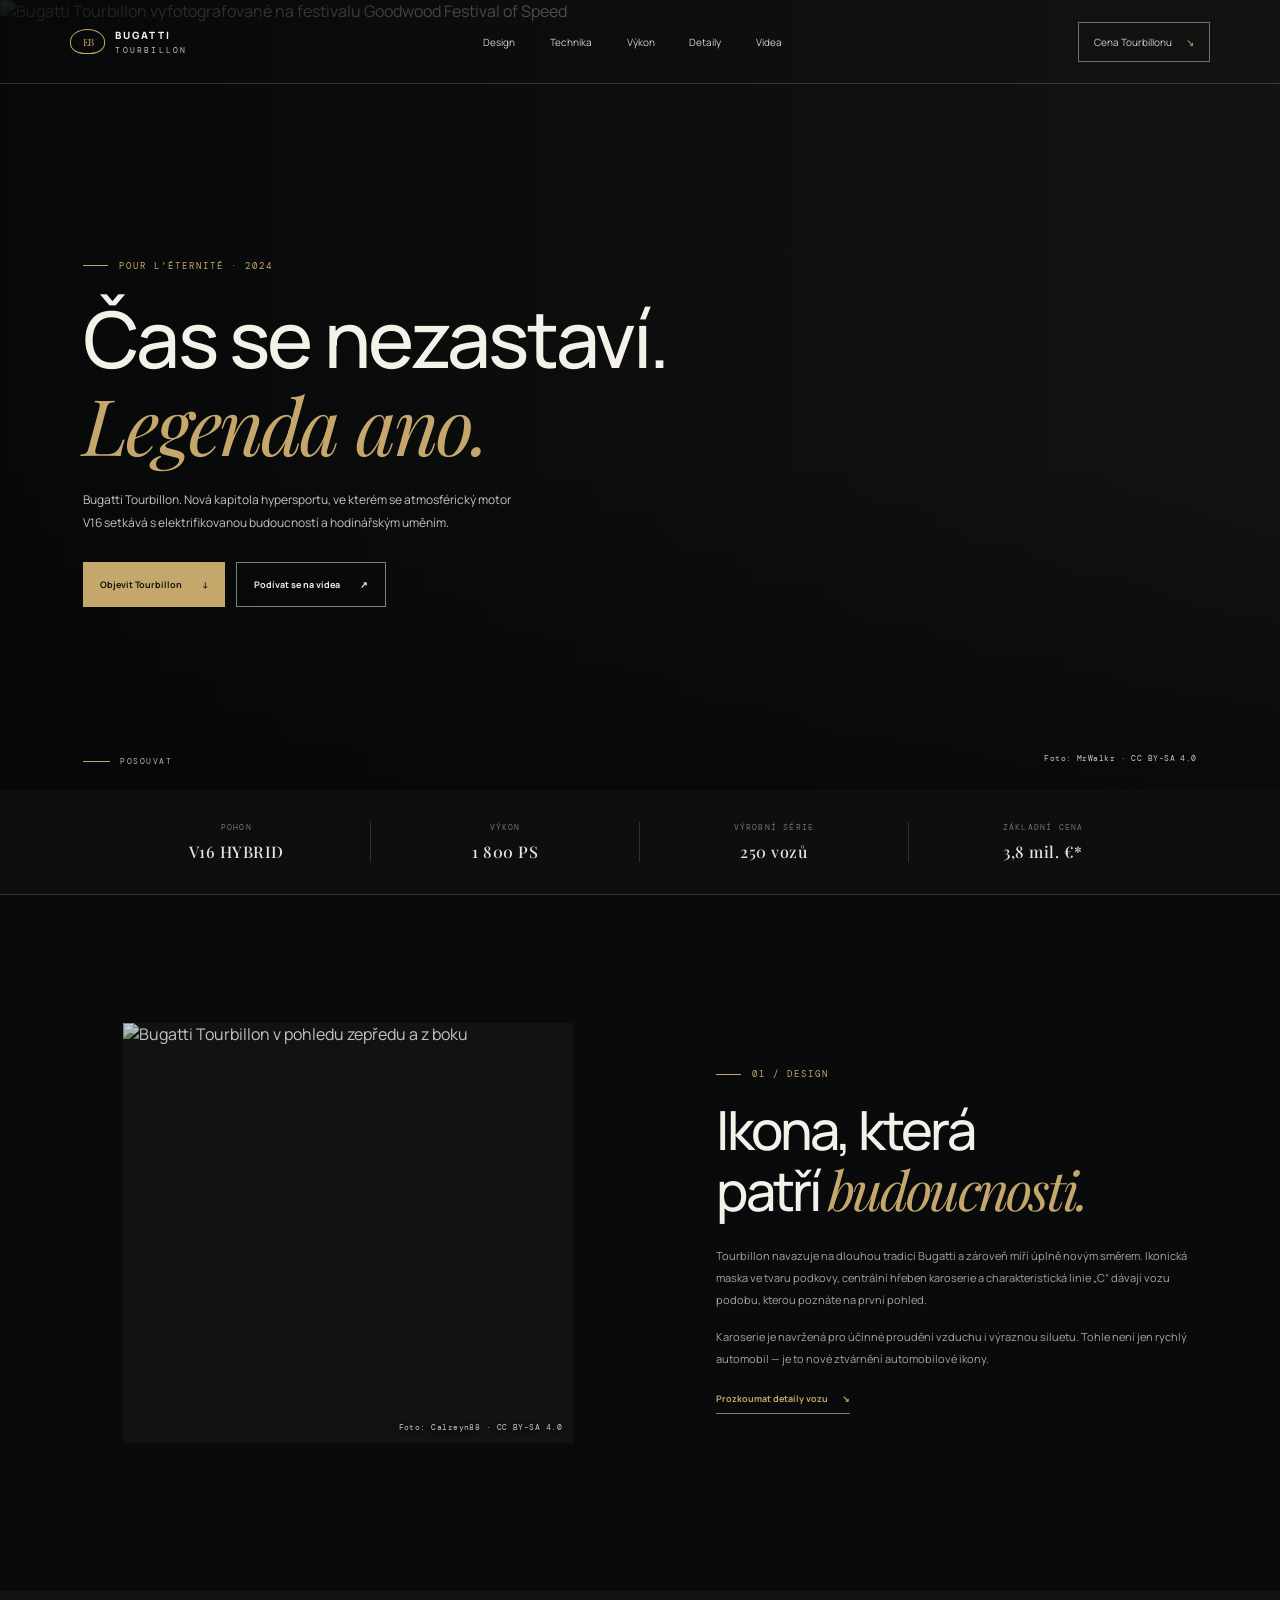
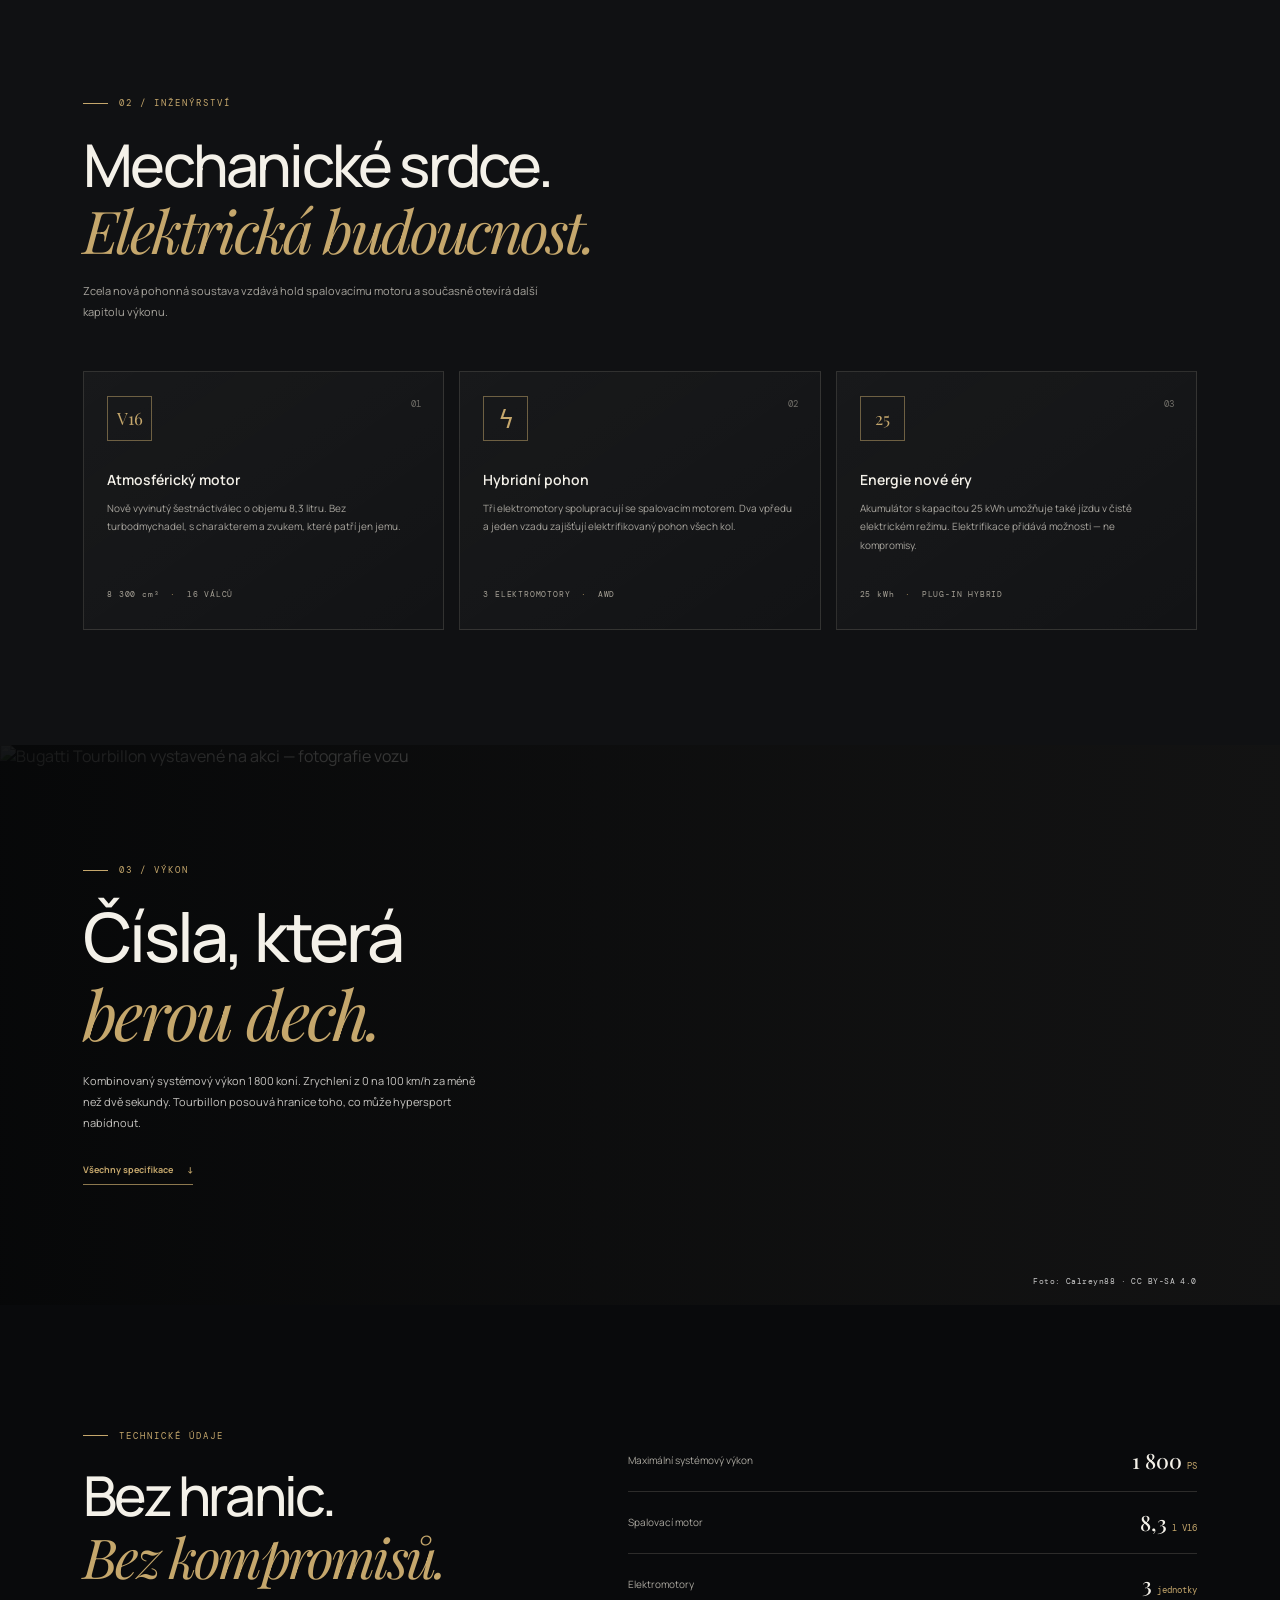
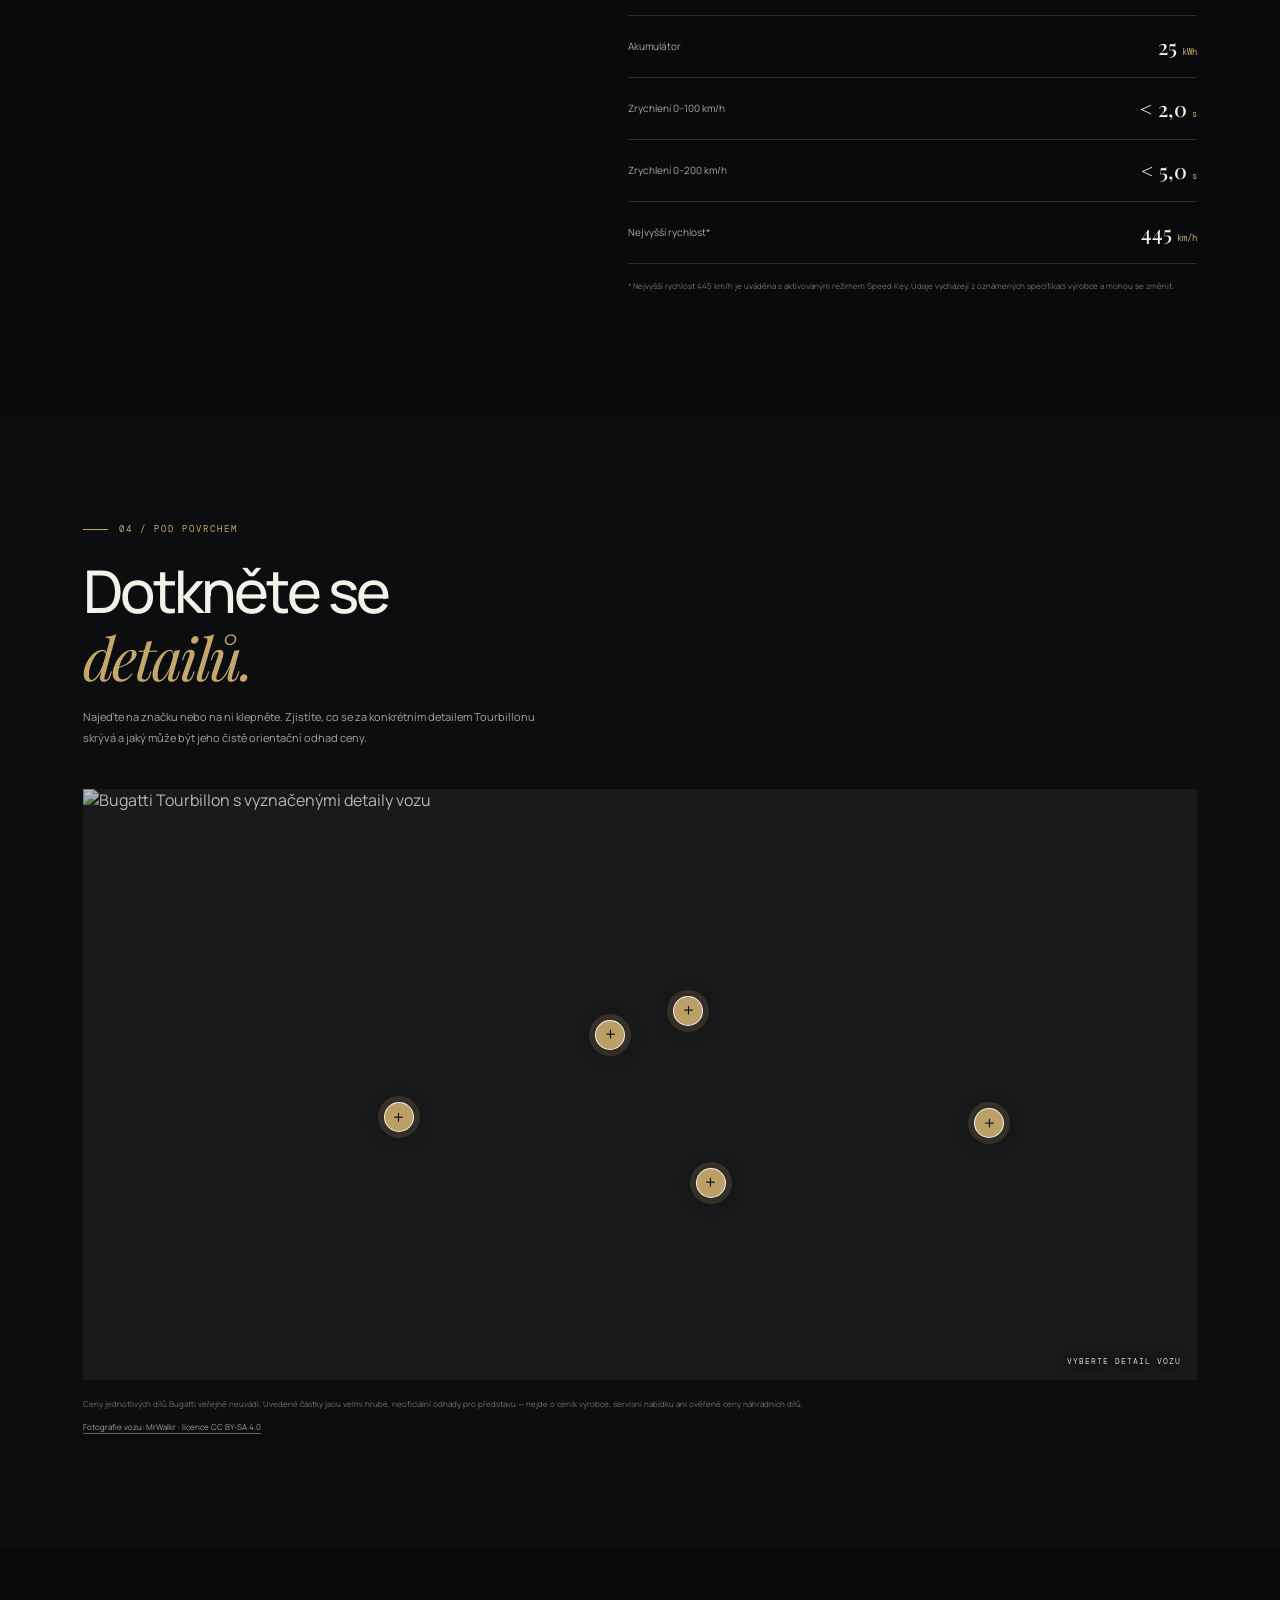
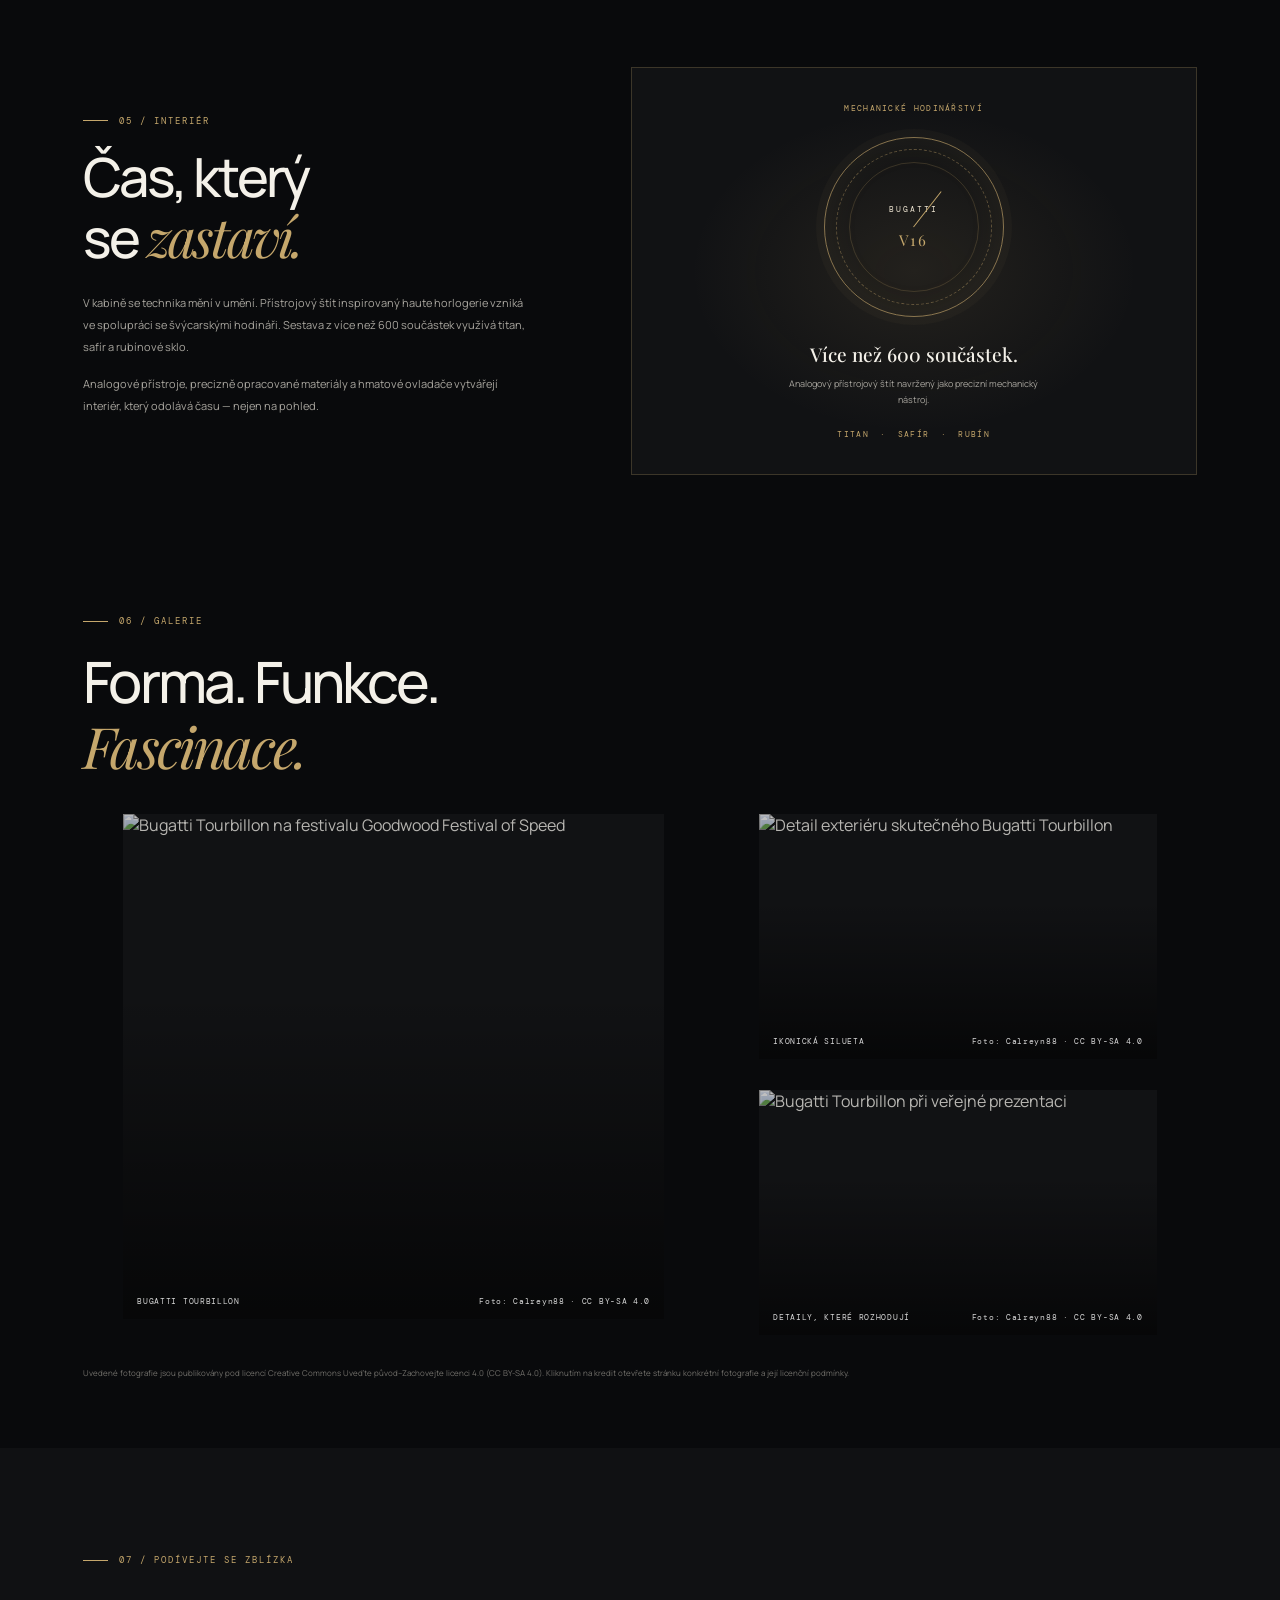
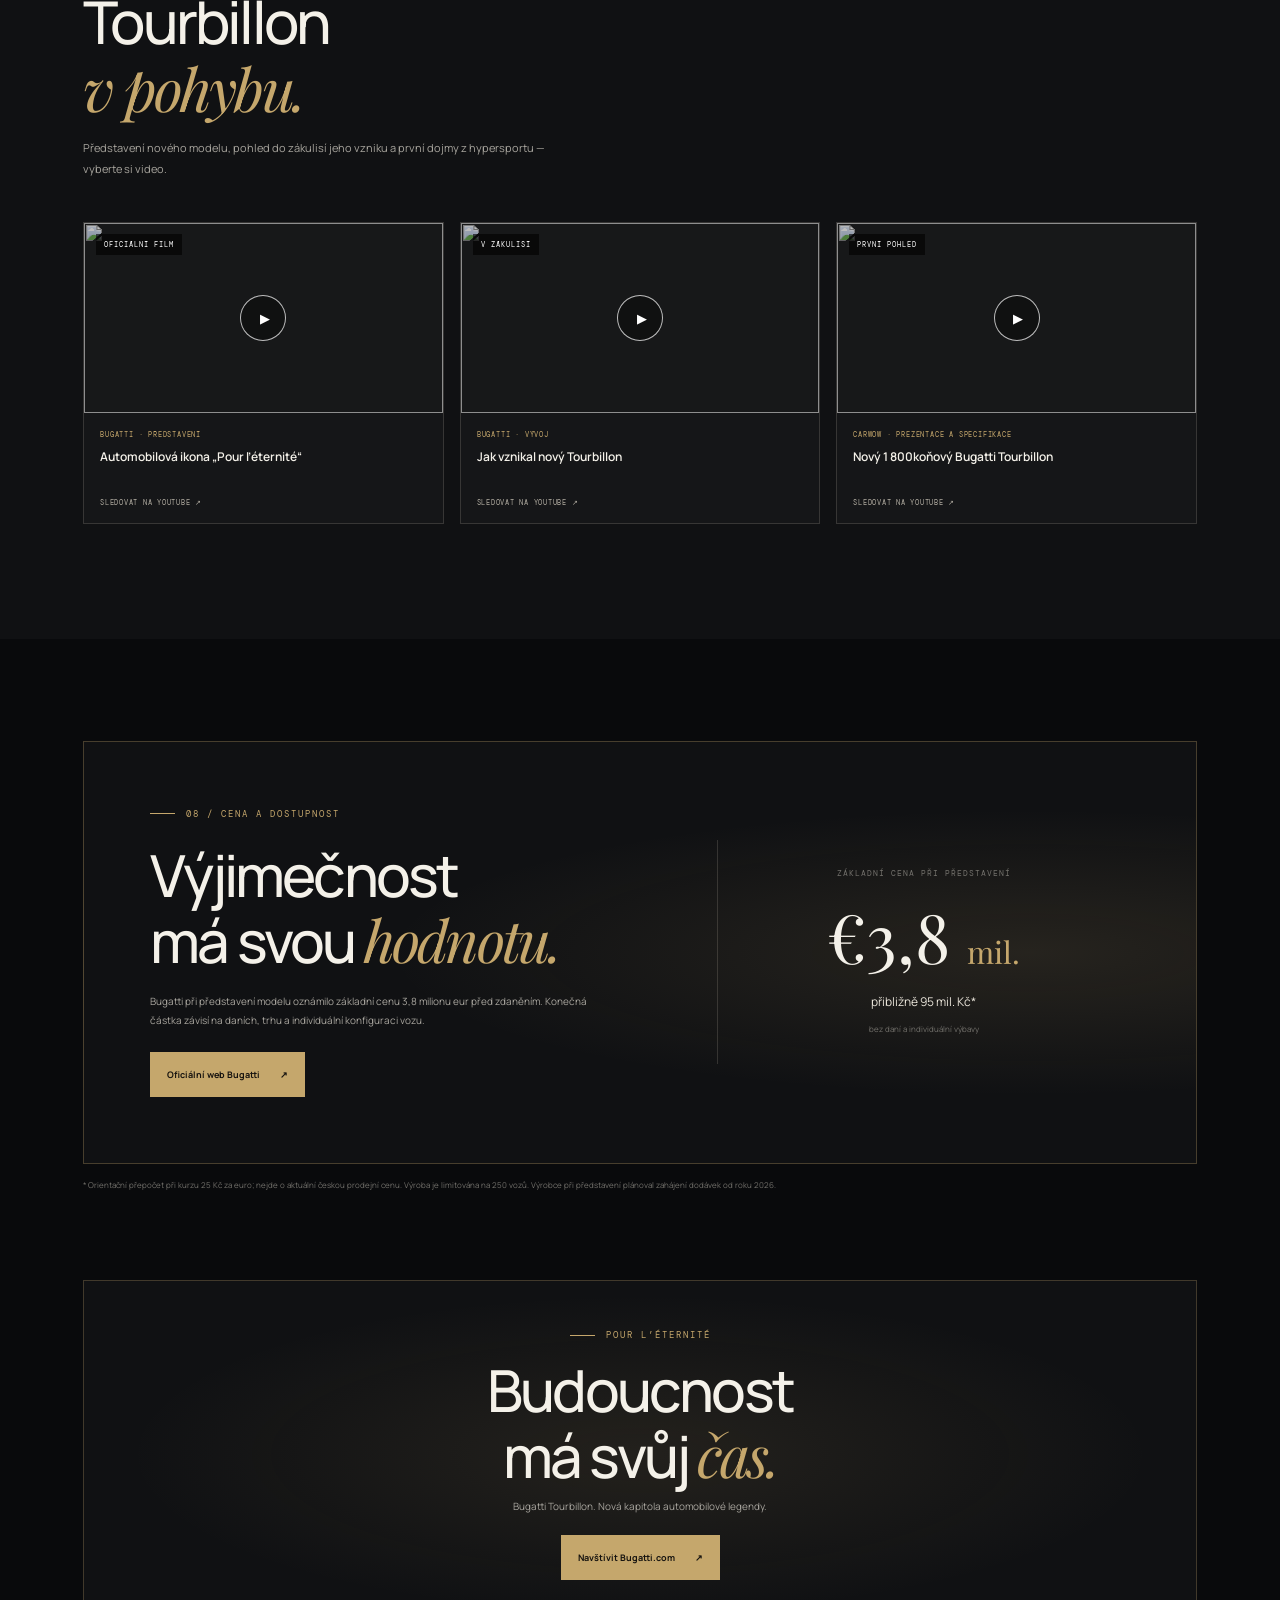
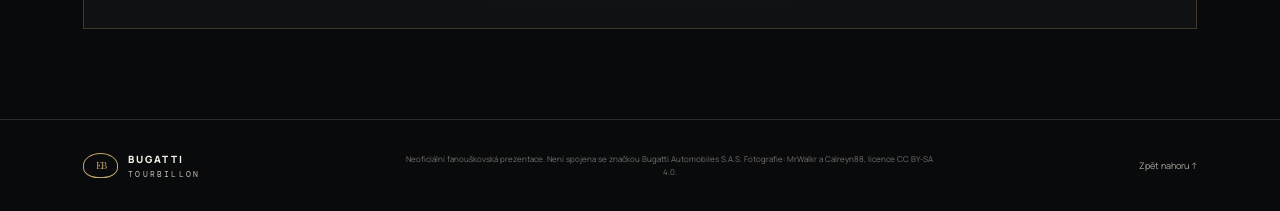
==== index.html @ 9fcb3943 "Add files via upload" ====
<!DOCTYPE html>
<html lang="cs">
<head>
  <meta charset="UTF-8">
  <meta name="viewport" content="width=device-width, initial-scale=1.0">
  <meta name="theme-color" content="#090a0c">
  <meta name="description" content="Objevte Bugatti Tourbillon: nový hybridní hypersport s atmosférickým motorem V16, výkonem 1 800 koní a cenou od 3,8 milionu eur.">
  <title>Bugatti Tourbillon — Mistrovské dílo v pohybu</title>
  <link rel="preconnect" href="https://fonts.googleapis.com">
  <link rel="preconnect" href="https://fonts.gstatic.com" crossorigin>
  <link href="https://fonts.googleapis.com/css2?family=DM+Mono:wght@400;500&family=Manrope:wght@400;500;600;700;800&family=Playfair+Display:wght@400;500&display=swap" rel="stylesheet">
  <link rel="stylesheet" href="style.css">
</head>
<body>
  <header class="site-header">
    <a class="brand" href="#domu" aria-label="Bugatti Tourbillon — úvod">
      <span class="brand-wings" aria-hidden="true">EB</span>
      <span class="brand-name">BUGATTI <span>TOURBILLON</span></span>
    </a>
    <nav class="main-nav" aria-label="Hlavní navigace">
      <a href="#design">Design</a>
      <a href="#technika">Technika</a>
      <a href="#vykon">Výkon</a>
      <a href="#detaily">Detaily</a>
      <a href="#videa">Videa</a>
    </nav>
    <a class="header-cta" href="#cena">Cena Tourbillonu <span aria-hidden="true">↘</span></a>
  </header>

  <main>
    <section class="hero" id="domu">
      <img class="hero-image" src="https://thumb.wikimedia.org/wikipedia/commons/thumb/5/51/Bugatti_Tourbillon.jpg/1920px-Bugatti_Tourbillon.jpg" alt="Bugatti Tourbillon vyfotografované na festivalu Goodwood Festival of Speed">
      <div class="hero-overlay"></div>
      <div class="hero-content">
        <p class="eyebrow"><span></span> POUR L’ÉTERNITÉ · 2024</p>
        <h1>Čas se nezastaví.<br><em>Legenda ano.</em></h1>
        <p class="hero-copy">Bugatti Tourbillon. Nová kapitola hypersportu, ve kterém se atmosférický motor V16 setkává s elektrifikovanou budoucností a hodinářským uměním.</p>
        <div class="hero-actions">
          <a class="button button-light" href="#design">Objevit Tourbillon <span aria-hidden="true">↓</span></a>
          <a class="button button-outline" href="#videa">Podívat se na videa <span aria-hidden="true">↗</span></a>
        </div>
      </div>
      <a class="hero-credit" href="https://commons.wikimedia.org/wiki/File:Bugatti_Tourbillon.jpg" target="_blank" rel="noopener noreferrer">Foto: MrWalkr · CC BY-SA 4.0</a>
      <a class="scroll-cue" href="#design" aria-label="Posunout na sekci Design"><span></span> POSOUVAT</a>
    </section>

    <div class="intro-bar" aria-label="Základní údaje o voze">
      <div><span class="intro-label">POHON</span><strong>V16 HYBRID</strong></div>
      <div><span class="intro-label">VÝKON</span><strong>1 800 PS</strong></div>
      <div><span class="intro-label">VÝROBNÍ SÉRIE</span><strong>250 vozů</strong></div>
      <div><span class="intro-label">ZÁKLADNÍ CENA</span><strong>3,8 mil. €*</strong></div>
    </div>

    <section class="story section-wrap" id="design">
      <figure class="story-image">
        <img src="https://thumb.wikimedia.org/wikipedia/commons/thumb/7/71/2024_Bugatti_Tourbillon_14.jpg/1280px-2024_Bugatti_Tourbillon_14.jpg" alt="Bugatti Tourbillon v pohledu zepředu a z boku" loading="lazy">
        <figcaption class="image-credit"><a href="https://commons.wikimedia.org/wiki/File:2024_Bugatti_Tourbillon_14.jpg" target="_blank" rel="noopener noreferrer">Foto: Calreyn88 · CC BY-SA 4.0</a></figcaption>
      </figure>
      <div class="story-copy">
        <p class="eyebrow"><span></span> 01 / DESIGN</p>
        <h2>Ikona, která<br>patří <em>budoucnosti.</em></h2>
        <p>Tourbillon navazuje na dlouhou tradici Bugatti a zároveň míří úplně novým směrem. Ikonická maska ve tvaru podkovy, centrální hřeben karoserie a charakteristická linie „C“ dávají vozu podobu, kterou poznáte na první pohled.</p>
        <p>Karoserie je navržená pro účinné proudění vzduchu i výraznou siluetu. Tohle není jen rychlý automobil — je to nové ztvárnění automobilové ikony.</p>
        <a class="text-link" href="#detaily">Prozkoumat detaily vozu <span aria-hidden="true">↘</span></a>
      </div>
    </section>

    <section class="engineering" id="technika">
      <div class="section-wrap">
        <div class="section-heading">
          <p class="eyebrow"><span></span> 02 / INŽENÝRSTVÍ</p>
          <h2>Mechanické srdce.<br><em>Elektrická budoucnost.</em></h2>
          <p class="section-intro">Zcela nová pohonná soustava vzdává hold spalovacímu motoru a současně otevírá další kapitolu výkonu.</p>
        </div>
        <div class="engineering-grid">
          <article class="engineering-card">
            <span class="card-number">01</span>
            <span class="card-icon" aria-hidden="true">V16</span>
            <h3>Atmosférický motor</h3>
            <p>Nově vyvinutý šestnáctiválec o objemu 8,3 litru. Bez turbodmychadel, s charakterem a zvukem, které patří jen jemu.</p>
            <span class="card-spec">8 300 cm³ <i>·</i> 16 VÁLCŮ</span>
          </article>
          <article class="engineering-card">
            <span class="card-number">02</span>
            <span class="card-icon electric-icon" aria-hidden="true">ϟ</span>
            <h3>Hybridní pohon</h3>
            <p>Tři elektromotory spolupracují se spalovacím motorem. Dva vpředu a jeden vzadu zajišťují elektrifikovaný pohon všech kol.</p>
            <span class="card-spec">3 ELEKTROMOTORY <i>·</i> AWD</span>
          </article>
          <article class="engineering-card">
            <span class="card-number">03</span>
            <span class="card-icon" aria-hidden="true">25</span>
            <h3>Energie nové éry</h3>
            <p>Akumulátor s kapacitou 25 kWh umožňuje také jízdu v čistě elektrickém režimu. Elektrifikace přidává možnosti — ne kompromisy.</p>
            <span class="card-spec">25 kWh <i>·</i> PLUG-IN HYBRID</span>
          </article>
        </div>
      </div>
    </section>

    <section class="performance" id="vykon">
      <img src="https://thumb.wikimedia.org/wikipedia/commons/thumb/9/91/2024_Bugatti_Tourbillon_10.jpg/1920px-2024_Bugatti_Tourbillon_10.jpg" alt="Bugatti Tourbillon vystavené na akci — fotografie vozu" loading="lazy">
      <div class="performance-shade"></div>
      <div class="performance-content section-wrap">
        <p class="eyebrow"><span></span> 03 / VÝKON</p>
        <h2>Čísla, která<br><em>berou dech.</em></h2>
        <p>Kombinovaný systémový výkon 1 800 koní. Zrychlení z 0 na 100 km/h za méně než dvě sekundy. Tourbillon posouvá hranice toho, co může hypersport nabídnout.</p>
        <a class="text-link" href="#specifikace">Všechny specifikace <span aria-hidden="true">↓</span></a>
      </div>
      <a class="image-credit performance-credit" href="https://commons.wikimedia.org/wiki/File:2024_Bugatti_Tourbillon_10.jpg" target="_blank" rel="noopener noreferrer">Foto: Calreyn88 · CC BY-SA 4.0</a>
    </section>

    <section class="specifications section-wrap" id="specifikace">
      <div class="section-heading specs-heading">
        <p class="eyebrow"><span></span> TECHNICKÉ ÚDAJE</p>
        <h2>Bez hranic.<br><em>Bez kompromisů.</em></h2>
      </div>
      <div class="spec-list">
        <div class="spec-row"><span>Maximální systémový výkon</span><strong>1 800 <small>PS</small></strong></div>
        <div class="spec-row"><span>Spalovací motor</span><strong>8,3 <small>l V16</small></strong></div>
        <div class="spec-row"><span>Elektromotory</span><strong>3 <small>jednotky</small></strong></div>
        <div class="spec-row"><span>Akumulátor</span><strong>25 <small>kWh</small></strong></div>
        <div class="spec-row"><span>Zrychlení 0–100 km/h</span><strong>&lt; 2,0 <small>s</small></strong></div>
        <div class="spec-row"><span>Zrychlení 0–200 km/h</span><strong>&lt; 5,0 <small>s</small></strong></div>
        <div class="spec-row"><span>Nejvyšší rychlost*</span><strong>445 <small>km/h</small></strong></div>
        <p class="spec-footnote">* Nejvyšší rychlost 445 km/h je uváděna s aktivovaným režimem Speed Key. Údaje vycházejí z oznámených specifikací výrobce a mohou se změnit.</p>
      </div>
    </section>

    <section class="hotspot-section" id="detaily">
      <div class="section-wrap">
        <div class="section-heading">
          <p class="eyebrow"><span></span> 04 / POD POVRCHEM</p>
          <h2>Dotkněte se<br><em>detailů.</em></h2>
          <p class="section-intro">Najeďte na značku nebo na ni klepněte. Zjistíte, co se za konkrétním detailem Tourbillonu skrývá a jaký může být jeho čistě orientační odhad ceny.</p>
        </div>
        <div class="hotspot-photo">
          <img src="https://thumb.wikimedia.org/wikipedia/commons/thumb/5/51/Bugatti_Tourbillon.jpg/1920px-Bugatti_Tourbillon.jpg" alt="Bugatti Tourbillon s vyznačenými detaily vozu" loading="lazy">
          <span class="hotspot-photo-label">VYBERTE DETAIL VOZU</span>

          <details class="hotspot hotspot-engine">
            <summary aria-label="Zobrazit informace o motoru V16"><span>+</span></summary>
            <div class="hotspot-card">
              <span class="hotspot-kicker">POHONNÁ JEDNOTKA</span>
              <h3>Atmosférický V16</h3>
              <p>Šestnáct válců, objem 8,3 litru a žádná turbodmychadla. Zcela nový motor tvoří mechanické srdce Tourbillonu.</p>
              <span class="estimate">Hrubý odhad dílu <strong>€250–500 tis.</strong></span>
            </div>
          </details>

          <details class="hotspot hotspot-hybrid">
            <summary aria-label="Zobrazit informace o hybridním pohonu"><span>+</span></summary>
            <div class="hotspot-card">
              <span class="hotspot-kicker">ELEKTRIFIKOVANÝ POHON</span>
              <h3>Tři elektromotory</h3>
              <p>Dva elektromotory pohánějí přední nápravu, třetí spolupracuje s motorem V16 na zadní. Celek nabízí pohon všech kol.</p>
              <span class="estimate">Hrubý odhad systému <strong>€100–250 tis.</strong></span>
            </div>
          </details>

          <details class="hotspot hotspot-body">
            <summary aria-label="Zobrazit informace o karbonovém šasi"><span>+</span></summary>
            <div class="hotspot-card">
              <span class="hotspot-kicker">LEHKÁ KONSTRUKCE</span>
              <h3>Karbonové šasi</h3>
              <p>Monokok z kompozitních materiálů je základem pevné a lehké konstrukce vozu. Přesné samostatné technické a cenové údaje Bugatti nezveřejňuje.</p>
              <span class="estimate">Hrubý odhad dílu <strong>€200–450 tis.</strong></span>
            </div>
          </details>

          <details class="hotspot hotspot-cockpit">
            <summary aria-label="Zobrazit informace o přístrojovém štítu"><span>+</span></summary>
            <div class="hotspot-card">
              <span class="hotspot-kicker">HAUTE HORLOGERIE</span>
              <h3>Mechanický přístrojový štít</h3>
              <p>Analogová sestava inspirovaná vysokým hodinářstvím má více než 600 součástek. Při startu zůstává displej schovaný.</p>
              <span class="estimate">Hrubý odhad sestavy <strong>€50–150 tis.</strong></span>
            </div>
          </details>

          <details class="hotspot hotspot-rear">
            <summary aria-label="Zobrazit informace o zadní části vozu"><span>+</span></summary>
            <div class="hotspot-card">
              <span class="hotspot-kicker">AERODYNAMIKA</span>
              <h3>Aktivní zadní křídlo</h3>
              <p>Proměnlivé nastavení zadního křídla pomáhá při brzdění a ve vysokých rychlostech. Aerodynamika je součástí celkové konstrukce vozu.</p>
              <span class="estimate">Hrubý odhad dílu <strong>€40–100 tis.</strong></span>
            </div>
          </details>
        </div>
        <p class="estimate-disclaimer">Ceny jednotlivých dílů Bugatti veřejně neuvádí. Uvedené částky jsou velmi hrubé, neoficiální odhady pro představu — nejde o ceník výrobce, servisní nabídku ani ověřené ceny náhradních dílů.</p>
        <p class="image-credit-line"><a href="https://commons.wikimedia.org/wiki/File:Bugatti_Tourbillon.jpg" target="_blank" rel="noopener noreferrer">Fotografie vozu: MrWalkr · licence CC BY-SA 4.0</a></p>
      </div>
    </section>

    <section class="interior section-wrap" id="interier">
      <div class="interior-copy">
        <p class="eyebrow"><span></span> 05 / INTERIÉR</p>
        <h2>Čas, který<br>se <em>zastaví.</em></h2>
        <p>V kabině se technika mění v umění. Přístrojový štít inspirovaný haute horlogerie vzniká ve spolupráci se švýcarskými hodináři. Sestava z více než 600 součástek využívá titan, safír a rubínové sklo.</p>
        <p>Analogové přístroje, precizně opracované materiály a hmatové ovladače vytvářejí interiér, který odolává času — nejen na pohled.</p>
      </div>
      <div class="interior-feature" aria-label="Informace o přístrojovém štítu">
        <span class="feature-kicker">MECHANICKÉ HODINÁŘSTVÍ</span>
        <div class="dial-art" aria-hidden="true"><span>BUGATTI</span><i></i><b>V16</b></div>
        <strong>Více než 600 součástek.</strong>
        <p>Analogový přístrojový štít navržený jako precizní mechanický nástroj.</p>
        <span class="feature-foot">TITAN <i>·</i> SAFÍR <i>·</i> RUBÍN</span>
      </div>
    </section>

    <section class="gallery section-wrap" id="galerie">
      <div class="section-heading gallery-heading">
        <p class="eyebrow"><span></span> 06 / GALERIE</p>
        <h2>Forma. Funkce.<br><em>Fascinace.</em></h2>
      </div>
      <div class="gallery-grid">
        <figure class="gallery-item gallery-wide">
          <img src="https://thumb.wikimedia.org/wikipedia/commons/thumb/b/b4/2024_Bugatti_Tourbillon_5.jpg/1280px-2024_Bugatti_Tourbillon_5.jpg" alt="Bugatti Tourbillon na festivalu Goodwood Festival of Speed" loading="lazy">
          <figcaption>BUGATTI TOURBILLON <a href="https://commons.wikimedia.org/wiki/File:2024_Bugatti_Tourbillon_5.jpg" target="_blank" rel="noopener noreferrer">Foto: Calreyn88 · CC BY-SA 4.0</a></figcaption>
        </figure>
        <figure class="gallery-item">
          <img src="https://thumb.wikimedia.org/wikipedia/commons/thumb/b/b7/2024_Bugatti_Tourbillon_6.jpg/1280px-2024_Bugatti_Tourbillon_6.jpg" alt="Detail exteriéru skutečného Bugatti Tourbillon" loading="lazy">
          <figcaption>IKONICKÁ SILUETA <a href="https://commons.wikimedia.org/wiki/File:2024_Bugatti_Tourbillon_6.jpg" target="_blank" rel="noopener noreferrer">Foto: Calreyn88 · CC BY-SA 4.0</a></figcaption>
        </figure>
        <figure class="gallery-item">
          <img src="https://thumb.wikimedia.org/wikipedia/commons/thumb/a/af/2024_Bugatti_Tourbillon_7.jpg/1280px-2024_Bugatti_Tourbillon_7.jpg" alt="Bugatti Tourbillon při veřejné prezentaci" loading="lazy">
          <figcaption>DETAILY, KTERÉ ROZHODUJÍ <a href="https://commons.wikimedia.org/wiki/File:2024_Bugatti_Tourbillon_7.jpg" target="_blank" rel="noopener noreferrer">Foto: Calreyn88 · CC BY-SA 4.0</a></figcaption>
        </figure>
      </div>
      <p class="gallery-license">Uvedené fotografie jsou publikovány pod licencí Creative Commons Uveďte původ–Zachovejte licenci 4.0 (CC BY-SA 4.0). Kliknutím na kredit otevřete stránku konkrétní fotografie a její licenční podmínky.</p>
    </section>

    <section class="videos" id="videa">
      <div class="section-wrap">
        <div class="section-heading">
          <p class="eyebrow"><span></span> 07 / PODÍVEJTE SE ZBLÍZKA</p>
          <h2>Tourbillon<br><em>v pohybu.</em></h2>
          <p class="section-intro">Představení nového modelu, pohled do zákulisí jeho vzniku a první dojmy z hypersportu — vyberte si video.</p>
        </div>
        <div class="video-grid">
          <a class="video-card" href="https://www.youtube.com/watch?v=1-qwounu3yA" target="_blank" rel="noopener noreferrer" aria-label="Přehrát oficiální představení Bugatti Tourbillon na YouTube">
            <div class="video-thumb">
              <img src="https://img.youtube.com/vi/1-qwounu3yA/hqdefault.jpg" alt="" loading="lazy">
              <span class="play-button" aria-hidden="true">▶</span>
              <span class="video-duration">OFICIÁLNÍ FILM</span>
            </div>
            <span class="video-category">BUGATTI · PŘEDSTAVENÍ</span>
            <h3>Automobilová ikona „Pour l’éternité“</h3>
            <span class="video-link">SLEDOVAT NA YOUTUBE ↗</span>
          </a>
          <a class="video-card" href="https://www.youtube.com/watch?v=TZR86DsBoG0" target="_blank" rel="noopener noreferrer" aria-label="Přehrát video o vzniku Bugatti Tourbillon na YouTube">
            <div class="video-thumb">
              <img src="https://img.youtube.com/vi/TZR86DsBoG0/hqdefault.jpg" alt="" loading="lazy">
              <span class="play-button" aria-hidden="true">▶</span>
              <span class="video-duration">V ZÁKULISÍ</span>
            </div>
            <span class="video-category">BUGATTI · VÝVOJ</span>
            <h3>Jak vznikal nový Tourbillon</h3>
            <span class="video-link">SLEDOVAT NA YOUTUBE ↗</span>
          </a>
          <a class="video-card" href="https://www.youtube.com/watch?v=xsgl5x4WHyk" target="_blank" rel="noopener noreferrer" aria-label="Přehrát video kanálu Carwow o Bugatti Tourbillon na YouTube">
            <div class="video-thumb">
              <img src="https://img.youtube.com/vi/xsgl5x4WHyk/hqdefault.jpg" alt="" loading="lazy">
              <span class="play-button" aria-hidden="true">▶</span>
              <span class="video-duration">PRVNÍ POHLED</span>
            </div>
            <span class="video-category">CARWOW · PREZENTACE A SPECIFIKACE</span>
            <h3>Nový 1 800koňový Bugatti Tourbillon</h3>
            <span class="video-link">SLEDOVAT NA YOUTUBE ↗</span>
          </a>
        </div>
      </div>
    </section>

    <section class="price-section section-wrap" id="cena">
      <div class="price-card">
        <div class="price-copy">
          <p class="eyebrow"><span></span> 08 / CENA A DOSTUPNOST</p>
          <h2>Výjimečnost<br>má svou <em>hodnotu.</em></h2>
          <p>Bugatti při představení modelu oznámilo základní cenu 3,8 milionu eur před zdaněním. Konečná částka závisí na daních, trhu a individuální konfiguraci vozu.</p>
          <a class="button button-light" href="https://www.bugatti.com/" target="_blank" rel="noopener noreferrer">Oficiální web Bugatti <span aria-hidden="true">↗</span></a>
        </div>
        <div class="price-figure">
          <span class="price-label">ZÁKLADNÍ CENA PŘI PŘEDSTAVENÍ</span>
          <strong>€3,8 <small>mil.</small></strong>
          <span class="price-czk">přibližně 95 mil. Kč*</span>
          <span class="price-note">bez daní a individuální výbavy</span>
        </div>
      </div>
      <p class="price-footnote">* Orientační přepočet při kurzu 25 Kč za euro; nejde o aktuální českou prodejní cenu. Výroba je limitována na 250 vozů. Výrobce při představení plánoval zahájení dodávek od roku 2026.</p>
    </section>

    <section class="contact section-wrap" id="kontakt">
      <div class="contact-card">
        <p class="eyebrow"><span></span> POUR L’ÉTERNITÉ</p>
        <h2>Budoucnost<br>má svůj <em>čas.</em></h2>
        <p>Bugatti Tourbillon. Nová kapitola automobilové legendy.</p>
        <a class="button button-light" href="https://www.bugatti.com/" target="_blank" rel="noopener noreferrer">Navštívit Bugatti.com <span aria-hidden="true">↗</span></a>
      </div>
    </section>
  </main>

  <footer class="site-footer">
    <a class="brand" href="#domu"><span class="brand-wings" aria-hidden="true">EB</span><span class="brand-name">BUGATTI <span>TOURBILLON</span></span></a>
    <p>Neoficiální fanouškovská prezentace. Není spojena se značkou Bugatti Automobiles S.A.S. Fotografie: MrWalkr a Calreyn88, licence CC BY-SA 4.0.</p>
    <a href="#domu">Zpět nahoru ↑</a>
  </footer>
</body>
</html>
---- style.css ----
:root {
  color-scheme: dark;
  --bg: #090a0c;
  --surface: #111214;
  --text: #f4f1e9;
  --muted: #a8a59e;
  --dim: #73716c;
  --gold: #c5a76c;
  --line: rgba(223, 215, 197, .17);
  --sans: 'Manrope', sans-serif;
  --serif: 'Playfair Display', Georgia, serif;
  --mono: 'DM Mono', monospace;
}

* { box-sizing: border-box; }
html { scroll-behavior: smooth; scroll-padding-top: 86px; }
body { margin: 0; background: var(--bg); color: var(--text); font-family: var(--sans); -webkit-font-smoothing: antialiased; }
a { color: inherit; text-decoration: none; }
img { display: block; max-width: 100%; }
h1, h2, h3, p, figure { margin-top: 0; }

.site-header { position: absolute; z-index: 5; top: 0; left: 0; width: 100%; min-height: 84px; padding: 0 max(5.5vw, calc((100vw - 1320px) / 2)); display: flex; align-items: center; justify-content: space-between; gap: 24px; border-bottom: 1px solid rgba(255, 255, 255, .16); }
.brand { display: inline-flex; align-items: center; gap: 10px; }
.brand-wings { width: 35px; height: 25px; display: grid; place-items: center; border: 1px solid var(--gold); border-radius: 50% 50% 42% 42%; color: var(--gold); font: 10px var(--serif); letter-spacing: -1px; }
.brand-name { display: grid; gap: 3px; font-size: 10px; font-weight: 800; letter-spacing: 2px; }
.brand-name span { color: #c5c0b5; font: 8px var(--mono); letter-spacing: 2.2px; }
.main-nav { display: flex; align-items: center; gap: clamp(16px, 2.7vw, 38px); }
.main-nav a, .header-cta { color: rgba(255, 255, 255, .8); font-size: 10px; transition: color .2s ease; }
.main-nav a:hover, .header-cta:hover, .site-footer > a:last-child:hover { color: var(--gold); }
.header-cta { display: inline-flex; align-items: center; gap: 14px; padding: 12px 15px; border: 1px solid rgba(255, 255, 255, .4); white-space: nowrap; }
.header-cta span { color: var(--gold); }

.hero { position: relative; min-height: max(690px, min(790px, 100svh)); display: flex; align-items: center; overflow: hidden; background: #141414; }
.hero-image, .performance > img { position: absolute; inset: 0; width: 100%; height: 100%; object-fit: cover; }
.hero-image { object-position: center 55%; filter: saturate(.68) brightness(.66); }
.hero-overlay { position: absolute; inset: 0; background: linear-gradient(90deg, rgba(5, 6, 7, .87) 0%, rgba(5, 6, 7, .52) 45%, rgba(5, 6, 7, .08) 100%), linear-gradient(0deg, rgba(5, 6, 7, .67), transparent 42%); }
.hero-content { position: relative; z-index: 1; width: min(1160px, 87%); margin: 77px auto 0; }
.eyebrow { display: flex; align-items: center; gap: 11px; margin-bottom: 23px; color: var(--gold); font: 9px var(--mono); letter-spacing: 2px; }
.eyebrow > span { width: 25px; height: 1px; background: var(--gold); }
.hero h1, .section-heading h2, .story h2, .performance h2, .interior h2, .contact h2, .price-copy h2 { margin-bottom: 18px; font-size: clamp(43px, 6.4vw, 78px); font-weight: 500; line-height: 1.11; letter-spacing: -2.8px; }
h1 em, h2 em { color: var(--gold); font-family: var(--serif); font-weight: 400; }
.hero-copy { max-width: 440px; margin-bottom: 28px; color: rgba(245, 243, 237, .8); font-size: 12px; line-height: 1.95; }
.hero-actions { display: flex; flex-wrap: wrap; gap: 11px; }
.button { min-height: 45px; display: inline-flex; align-items: center; justify-content: center; gap: 20px; padding: 0 17px; font-size: 9px; font-weight: 700; transition: transform .2s ease, background .2s ease, border-color .2s ease; }
.button:hover { transform: translateY(-2px); }
.button-light { color: #16130f; background: var(--gold); }
.button-light:hover { background: #dec38d; }
.button-outline { border: 1px solid rgba(255, 255, 255, .48); color: #f4f1e9; }
.button-outline:hover { border-color: var(--gold); }
.hero-credit, .image-credit { color: rgba(255, 255, 255, .78); font: 8px var(--mono); letter-spacing: .45px; }
.hero-credit { position: absolute; right: 6.5%; bottom: 27px; }
.hero-credit:hover, .image-credit a:hover { color: var(--gold); }
.scroll-cue { position: absolute; bottom: 24px; left: 6.5%; display: flex; align-items: center; gap: 10px; color: rgba(255, 255, 255, .68); font: 8px var(--mono); letter-spacing: 1.5px; }
.scroll-cue span { width: 27px; height: 1px; background: var(--gold); }

.intro-bar { min-height: 105px; display: grid; grid-template-columns: repeat(4, 1fr); align-items: center; padding: 13px max(8vw, calc((100vw - 1100px) / 2)); border-bottom: 1px solid var(--line); background: #0d0e10; }
.intro-bar > div { display: grid; gap: 9px; justify-items: center; border-right: 1px solid var(--line); }
.intro-bar > div:last-child { border: 0; }
.intro-label { color: var(--dim); font: 8px var(--mono); letter-spacing: 1.2px; }
.intro-bar strong { color: #e9e4d9; font: 500 16px var(--serif); letter-spacing: .5px; }

.section-wrap { width: min(1120px, 87%); margin-right: auto; margin-left: auto; }
.story { display: grid; grid-template-columns: 1.05fr .95fr; align-items: center; gap: clamp(44px, 8vw, 112px); padding-top: 128px; padding-bottom: 132px; }
.story-image { position: relative; min-width: 0; height: 420px; overflow: hidden; background: var(--surface); }
.story-image img { width: 100%; height: 100%; object-fit: cover; filter: saturate(.72) brightness(.81); }
.image-credit { position: absolute; right: 12px; bottom: 11px; left: 12px; text-align: right; }
.image-credit a { text-shadow: 0 1px 5px #000; }
.story-copy .eyebrow, .interior-copy .eyebrow { margin-bottom: 20px; }
.story h2, .interior h2 { margin-bottom: 24px; font-size: clamp(37px, 4.3vw, 54px); }
.story-copy > p:not(.eyebrow), .interior-copy > p:not(.eyebrow) { color: var(--muted); font-size: 11px; line-height: 2; }
.story-copy > p + p, .interior-copy > p + p { margin-top: 15px; }
.text-link { display: inline-flex; align-items: center; gap: 14px; margin-top: 11px; padding-bottom: 8px; border-bottom: 1px solid rgba(197, 167, 108, .7); color: var(--gold); font-size: 9px; font-weight: 700; }

.engineering, .hotspot-section, .videos { padding: 106px 0 115px; background: #101113; }
.section-heading { max-width: 680px; }
.section-heading h2 { margin-bottom: 16px; font-size: clamp(39px, 5vw, 59px); }
.section-intro { max-width: 475px; margin-bottom: 0; color: var(--muted); font-size: 11px; line-height: 1.9; }
.engineering-grid { display: grid; grid-template-columns: repeat(3, 1fr); gap: 15px; margin-top: 48px; }
.engineering-card { position: relative; min-height: 259px; padding: 24px 23px 21px; border: 1px solid rgba(223, 215, 197, .14); background: linear-gradient(145deg, rgba(255, 255, 255, .035), rgba(255, 255, 255, .008)); }
.card-number { position: absolute; top: 26px; right: 22px; color: #72706a; font: 9px var(--mono); }
.card-icon { width: 45px; height: 45px; display: grid; place-items: center; margin-bottom: 29px; border: 1px solid rgba(197, 167, 108, .5); color: var(--gold); font: 17px var(--serif); }
.electric-icon { font-family: var(--sans); font-size: 25px; }
.engineering-card h3, .hotspot-card h3, .video-card h3 { margin-bottom: 10px; font-size: 14px; font-weight: 600; }
.engineering-card p { min-height: 61px; margin-bottom: 20px; color: var(--muted); font-size: 10px; line-height: 1.85; }
.card-spec { color: #a6a196; font: 8px var(--mono); letter-spacing: .8px; }
.card-spec i { padding: 0 5px; color: var(--gold); font-style: normal; }

.performance { position: relative; min-height: 560px; display: flex; align-items: center; overflow: hidden; background: #151515; }
.performance > img { filter: saturate(.68) brightness(.58); object-position: center 55%; }
.performance-shade { position: absolute; inset: 0; background: linear-gradient(90deg, rgba(5, 6, 7, .88), rgba(5, 6, 7, .33) 68%, rgba(5, 6, 7, .14)); }
.performance-content { position: relative; z-index: 1; padding-top: 64px; padding-bottom: 64px; }
.performance h2 { font-size: clamp(44px, 6vw, 68px); }
.performance-content > p:not(.eyebrow) { max-width: 405px; margin-bottom: 18px; color: rgba(245, 243, 237, .8); font-size: 11px; line-height: 1.9; }
.performance-credit { position: absolute; right: 6.5%; bottom: 19px; }

.specifications { display: grid; grid-template-columns: .9fr 1.1fr; gap: 80px; padding-top: 125px; padding-bottom: 124px; }
.specs-heading h2 { font-size: clamp(38px, 4.4vw, 55px); }
.spec-list { align-self: center; }
.spec-row { min-height: 62px; display: flex; align-items: center; justify-content: space-between; gap: 15px; border-bottom: 1px solid var(--line); color: #aaa79f; font-size: 10px; }
.spec-row strong { color: var(--text); font: 500 21px var(--serif); white-space: nowrap; }
.spec-row small { color: var(--gold); font: 9px var(--mono); }
.spec-footnote, .estimate-disclaimer, .gallery-license { margin: 15px 0 0; color: var(--dim); font-size: 8px; line-height: 1.8; }

.hotspot-section { background: #0c0d0f; }
.hotspot-photo { position: relative; margin-top: 40px; aspect-ratio: 16 / 8.5; min-height: 340px; overflow: visible; background: #18191b; }
.hotspot-photo > img { width: 100%; height: 100%; object-fit: cover; object-position: center; filter: saturate(.72) brightness(.75); }
.hotspot-photo-label { position: absolute; right: 16px; bottom: 14px; color: rgba(255, 255, 255, .8); font: 8px var(--mono); letter-spacing: 1px; text-shadow: 0 1px 8px #000; }
.hotspot { position: absolute; z-index: 2; width: 30px; height: 30px; }
.hotspot summary { width: 30px; height: 30px; display: grid; place-items: center; border: 1px solid rgba(255, 255, 255, .9); border-radius: 50%; background: rgba(197, 167, 108, .95); color: #15130e; cursor: pointer; list-style: none; box-shadow: 0 0 0 6px rgba(197, 167, 108, .18), 0 2px 15px rgba(0, 0, 0, .5); transition: transform .2s ease, background .2s ease; }
.hotspot summary::-webkit-details-marker { display: none; }
.hotspot summary span { font: 19px var(--sans); line-height: 1; }
.hotspot summary:hover, .hotspot summary:focus-visible { transform: scale(1.12); background: #e5c98e; }
.hotspot:hover > .hotspot-card, .hotspot:focus-within > .hotspot-card, .hotspot[open] > .hotspot-card { display: block; }
.hotspot-card { position: absolute; bottom: 43px; left: 50%; width: min(280px, 72vw); padding: 18px; border: 1px solid rgba(197, 167, 108, .43); background: rgba(14, 15, 17, .97); box-shadow: 0 14px 42px rgba(0, 0, 0, .5); transform: translateX(-50%); }
.hotspot-card::after { position: absolute; bottom: -6px; left: calc(50% - 5px); width: 10px; height: 10px; border-right: 1px solid rgba(197, 167, 108, .43); border-bottom: 1px solid rgba(197, 167, 108, .43); content: ""; background: #0e0f11; transform: rotate(45deg); }
.hotspot-kicker { color: var(--gold); font: 8px var(--mono); letter-spacing: 1.2px; }
.hotspot-card h3 { margin: 9px 0 7px; font-size: 13px; }
.hotspot-card p { margin-bottom: 12px; color: var(--muted); font-size: 9px; line-height: 1.75; }
.estimate { display: flex; align-items: center; justify-content: space-between; gap: 9px; padding-top: 10px; border-top: 1px solid var(--line); color: #9e9a90; font-size: 8px; }
.estimate strong { color: #eee5d2; font: 500 12px var(--serif); white-space: nowrap; }
.hotspot-engine { left: 27%; top: 53%; }
.hotspot-hybrid { left: 55%; top: 64%; }
.hotspot-body { left: 46%; top: 39%; }
.hotspot-cockpit { left: 53%; top: 35%; }
.hotspot-rear { left: 80%; top: 54%; }
.estimate-disclaimer { margin-top: 17px; }
.image-credit-line { margin: 9px 0 0; font-size: 8px; }
.image-credit-line a { color: #a6a196; text-decoration: underline; text-decoration-color: rgba(197, 167, 108, .55); text-underline-offset: 3px; }
.image-credit-line a:hover { color: var(--gold); }

.interior { display: grid; grid-template-columns: .88fr 1.12fr; align-items: center; gap: clamp(45px, 8vw, 105px); padding-top: 120px; padding-bottom: 130px; }
.interior-feature { min-height: 400px; display: flex; flex-direction: column; align-items: center; justify-content: center; padding: 35px; border: 1px solid rgba(197, 167, 108, .24); text-align: center; background: radial-gradient(ellipse at center, rgba(197, 167, 108, .1), transparent 56%), #111214; }
.feature-kicker, .feature-foot { color: var(--gold); font: 8px var(--mono); letter-spacing: 1.3px; }
.dial-art { position: relative; width: 180px; height: 180px; display: flex; flex-direction: column; align-items: center; justify-content: center; gap: 16px; margin: 24px 0; border: 1px solid rgba(197, 167, 108, .65); border-radius: 50%; box-shadow: 0 0 0 8px rgba(197, 167, 108, .035), inset 0 0 35px rgba(197, 167, 108, .08); color: #eee5d2; font: 8px var(--mono); letter-spacing: 2px; }
.dial-art::before, .dial-art::after { position: absolute; inset: 11px; border: 1px dashed rgba(197, 167, 108, .4); border-radius: 50%; content: ""; }
.dial-art::after { inset: 24px; border-style: solid; border-color: rgba(197, 167, 108, .2); }
.dial-art i { position: absolute; top: 44px; width: 1px; height: 45px; background: var(--gold); transform: rotate(38deg); transform-origin: bottom; }
.dial-art b { color: var(--gold); font: 15px var(--serif); }
.interior-feature > strong { margin: 0 0 9px; font: 500 19px var(--serif); }
.interior-feature > p { max-width: 260px; margin-bottom: 21px; color: var(--muted); font-size: 9px; line-height: 1.8; }
.feature-foot i { padding: 0 5px; font-style: normal; }

.gallery { padding-top: 10px; padding-bottom: 68px; }
.gallery-heading { margin-bottom: 35px; }
.gallery-heading h2 { font-size: clamp(39px, 5vw, 57px); }
.gallery-grid { display: grid; grid-template-columns: 1.3fr 1fr; gap: 15px; }
.gallery-item { position: relative; height: 245px; overflow: hidden; background: var(--surface); }
.gallery-item img { width: 100%; height: 100%; object-fit: cover; filter: saturate(.68) brightness(.75); transition: transform .5s ease, filter .3s ease; }
.gallery-item:hover img { transform: scale(1.035); filter: saturate(.9) brightness(.88); }
.gallery-wide { grid-row: span 2; height: 505px; }
.gallery-item::after { position: absolute; inset: 35% 0 0; content: ""; background: linear-gradient(transparent, rgba(0, 0, 0, .62)); pointer-events: none; }
.gallery-item figcaption { position: absolute; z-index: 1; right: 14px; bottom: 13px; left: 14px; display: flex; justify-content: space-between; gap: 12px; color: rgba(255, 255, 255, .84); font: 8px var(--mono); letter-spacing: .7px; }
.gallery-item figcaption a { white-space: nowrap; text-align: right; }
.gallery-license { max-width: 810px; margin-top: 15px; }

.videos { background: #101113; }
.video-grid { display: grid; grid-template-columns: repeat(3, 1fr); gap: 16px; margin-top: 42px; }
.video-card { min-width: 0; padding-bottom: 16px; border: 1px solid var(--line); background: rgba(255, 255, 255, .018); transition: border-color .2s ease, transform .2s ease; }
.video-card:hover { transform: translateY(-3px); border-color: rgba(197, 167, 108, .52); }
.video-thumb { position: relative; height: 190px; overflow: hidden; background: #171819; }
.video-thumb img { width: 100%; height: 100%; object-fit: cover; filter: saturate(.75) brightness(.74); transition: filter .2s ease, transform .35s ease; }
.video-card:hover .video-thumb img { filter: saturate(.95) brightness(.9); transform: scale(1.025); }
.play-button { position: absolute; top: 50%; left: 50%; width: 46px; height: 46px; display: grid; place-items: center; padding-left: 3px; border: 1px solid rgba(255, 255, 255, .72); border-radius: 50%; color: white; background: rgba(10, 10, 10, .45); font-size: 13px; transform: translate(-50%, -50%); }
.video-duration { position: absolute; top: 11px; left: 12px; padding: 6px 8px; color: white; background: rgba(0, 0, 0, .62); font: 7px var(--mono); letter-spacing: 1px; }
.video-category, .video-card h3, .video-link { display: block; margin-right: 16px; margin-left: 16px; }
.video-category { margin-top: 17px; margin-bottom: 8px; color: var(--gold); font: 7px var(--mono); letter-spacing: .8px; }
.video-card h3 { min-height: 39px; margin-bottom: 12px; font-size: 12px; line-height: 1.6; }
.video-link { color: #b2ada2; font: 7px var(--mono); letter-spacing: .75px; }

.price-section { padding-top: 102px; padding-bottom: 88px; }
.price-card { display: grid; grid-template-columns: 1fr .8fr; align-items: center; gap: 50px; padding: clamp(28px, 6vw, 66px); border: 1px solid rgba(197, 167, 108, .3); background: radial-gradient(ellipse at 85% 50%, rgba(197, 167, 108, .12), transparent 48%), #101113; }
.price-copy h2 { font-size: clamp(39px, 4.8vw, 58px); }
.price-copy > p:not(.eyebrow) { max-width: 450px; margin-bottom: 22px; color: var(--muted); font-size: 10px; line-height: 1.9; }
.price-figure { display: grid; justify-items: center; gap: 12px; padding: 28px 20px; border-left: 1px solid var(--line); text-align: center; }
.price-label { color: var(--dim); font: 8px var(--mono); letter-spacing: 1px; }
.price-figure > strong { color: var(--text); font: 400 clamp(43px, 5.8vw, 68px) var(--serif); }
.price-figure > strong small { color: var(--gold); font-size: .45em; }
.price-czk { color: #e9e4d9; font-size: 12px; }
.price-note, .price-footnote { color: var(--dim); font-size: 8px; line-height: 1.8; }
.price-footnote { margin: 14px 0 0; }

.contact { padding-bottom: 90px; }
.contact-card { position: relative; min-height: 330px; display: flex; flex-direction: column; align-items: center; justify-content: center; overflow: hidden; padding: 48px 24px; border: 1px solid rgba(197, 167, 108, .27); text-align: center; background: radial-gradient(ellipse at center, rgba(197, 167, 108, .105), transparent 65%), #101113; }
.contact-card .eyebrow { justify-content: center; margin-bottom: 17px; }
.contact h2 { margin-bottom: 10px; font-size: clamp(40px, 5vw, 58px); }
.contact-card > p:not(.eyebrow) { margin-bottom: 22px; color: var(--muted); font-size: 10px; }

.site-footer { min-height: 92px; display: flex; align-items: center; justify-content: space-between; gap: 25px; padding: 20px max(6.5vw, calc((100vw - 1320px) / 2)); border-top: 1px solid var(--line); }
.site-footer > p { max-width: 540px; margin: 0; color: var(--dim); font-size: 8px; line-height: 1.7; text-align: center; }
.site-footer > a:last-child { color: #aaa79f; font-size: 9px; transition: color .2s ease; }

@media (max-width: 850px) {
  .site-header { min-height: 74px; padding-right: 5%; padding-left: 5%; gap: 15px; }
  .main-nav { gap: 16px; }
  .main-nav a { font-size: 9px; }
  .header-cta { padding: 10px; font-size: 9px; }
  .story { gap: 40px; }
  .story-image { height: 365px; }
  .specifications { gap: 45px; }
}

@media (max-width: 620px) {
  html { scroll-padding-top: 20px; }
  .site-header { position: absolute; min-height: 105px; flex-wrap: wrap; justify-content: space-between; gap: 0 9px; padding-top: 13px; padding-bottom: 10px; }
  .brand-wings { width: 31px; height: 23px; }
  .brand-name { font-size: 9px; }
  .brand-name span { font-size: 7px; }
  .header-cta { padding: 9px; font-size: 8px; }
  .main-nav { order: 3; width: 100%; justify-content: space-between; gap: 9px; padding-top: 13px; }
  .main-nav a { font-size: 9px; }
  .hero { min-height: 720px; min-height: 100svh; max-height: 850px; align-items: end; }
  .hero-image { object-position: 59% center; }
  .hero-overlay { background: linear-gradient(0deg, rgba(5, 6, 7, .95), rgba(5, 6, 7, .45) 67%, rgba(5, 6, 7, .27)); }
  .hero-content { width: 88%; margin: 0 auto 117px; }
  .hero h1 { font-size: clamp(47px, 12vw, 65px); letter-spacing: -2.2px; }
  .hero-copy { max-width: 390px; font-size: 11px; }
  .hero-credit { right: 6%; bottom: 19px; font-size: 7px; }
  .scroll-cue { bottom: 20px; left: 6%; font-size: 7px; }
  .intro-bar { grid-template-columns: 1fr 1fr; gap: 17px 0; padding: 22px 6%; }
  .intro-bar > div:nth-child(2) { border: 0; }
  .intro-bar strong { font-size: 15px; }
  .section-wrap { width: 88%; }
  .story, .interior { grid-template-columns: 1fr; gap: 30px; padding-top: 82px; padding-bottom: 84px; }
  .story-image { height: min(75vw, 360px); }
  .story-copy { order: -1; }
  .story h2, .interior h2 { font-size: 43px; }
  .engineering, .hotspot-section, .videos { padding: 82px 0; }
  .section-heading h2 { font-size: 43px; letter-spacing: -1.8px; }
  .engineering-grid, .video-grid { grid-template-columns: 1fr; gap: 11px; margin-top: 32px; }
  .engineering-card { min-height: 235px; }
  .engineering-card p { min-height: 0; }
  .performance { min-height: 500px; }
  .performance > img { object-position: 59% center; }
  .performance h2 { font-size: 49px; }
  .specifications { grid-template-columns: 1fr; gap: 25px; padding-top: 83px; padding-bottom: 83px; }
  .specs-heading h2 { font-size: 43px; }
  .spec-row { min-height: 58px; font-size: 9px; }
  .spec-row strong { font-size: 19px; }
  .interior { padding-top: 0; }
  .interior-feature { min-height: 360px; padding: 25px; }
  .hotspot-photo { min-height: 300px; aspect-ratio: 4 / 3; margin-top: 30px; }
  .hotspot { transform: scale(.88); transform-origin: center; }
  .hotspot-engine { left: 24%; top: 53%; }
  .hotspot-hybrid { left: 53%; top: 66%; }
  .hotspot-body { left: 42%; top: 40%; }
  .hotspot-cockpit { left: 51%; top: 32%; }
  .hotspot-rear { left: 79%; top: 53%; }
  .hotspot-card { position: fixed; z-index: 20; top: 50%; bottom: auto; left: 50%; width: min(340px, 86vw); transform: translate(-50%, -50%); }
  .hotspot-card::after { display: none; }
  .gallery { padding-top: 0; padding-bottom: 59px; }
  .gallery-heading h2 { font-size: 43px; }
  .gallery-grid { grid-template-columns: 1fr; gap: 11px; }
  .gallery-wide { grid-row: auto; height: min(72vw, 340px); }
  .gallery-item { height: min(57vw, 280px); }
  .gallery-item figcaption { flex-wrap: wrap; font-size: 7px; }
  .gallery-item figcaption a { text-align: left; }
  .video-thumb { height: min(55vw, 265px); }
  .video-card h3 { min-height: 0; }
  .price-section { padding-top: 78px; padding-bottom: 65px; }
  .price-card { grid-template-columns: 1fr; gap: 25px; padding: 29px 23px; }
  .price-copy h2 { font-size: 43px; }
  .price-figure { border-top: 1px solid var(--line); border-left: 0; }
  .contact { padding-bottom: 65px; }
  .contact-card { min-height: 320px; padding: 35px 17px; }
  .contact h2 { font-size: 45px; }
  .site-footer { flex-wrap: wrap; gap: 15px 20px; padding: 23px 6%; }
  .site-footer > p { order: 3; width: 100%; max-width: none; text-align: left; }
}

@media (prefers-reduced-motion: reduce) {
  *, *::before, *::after { scroll-behavior: auto !important; transition-duration: .01ms !important; }
}
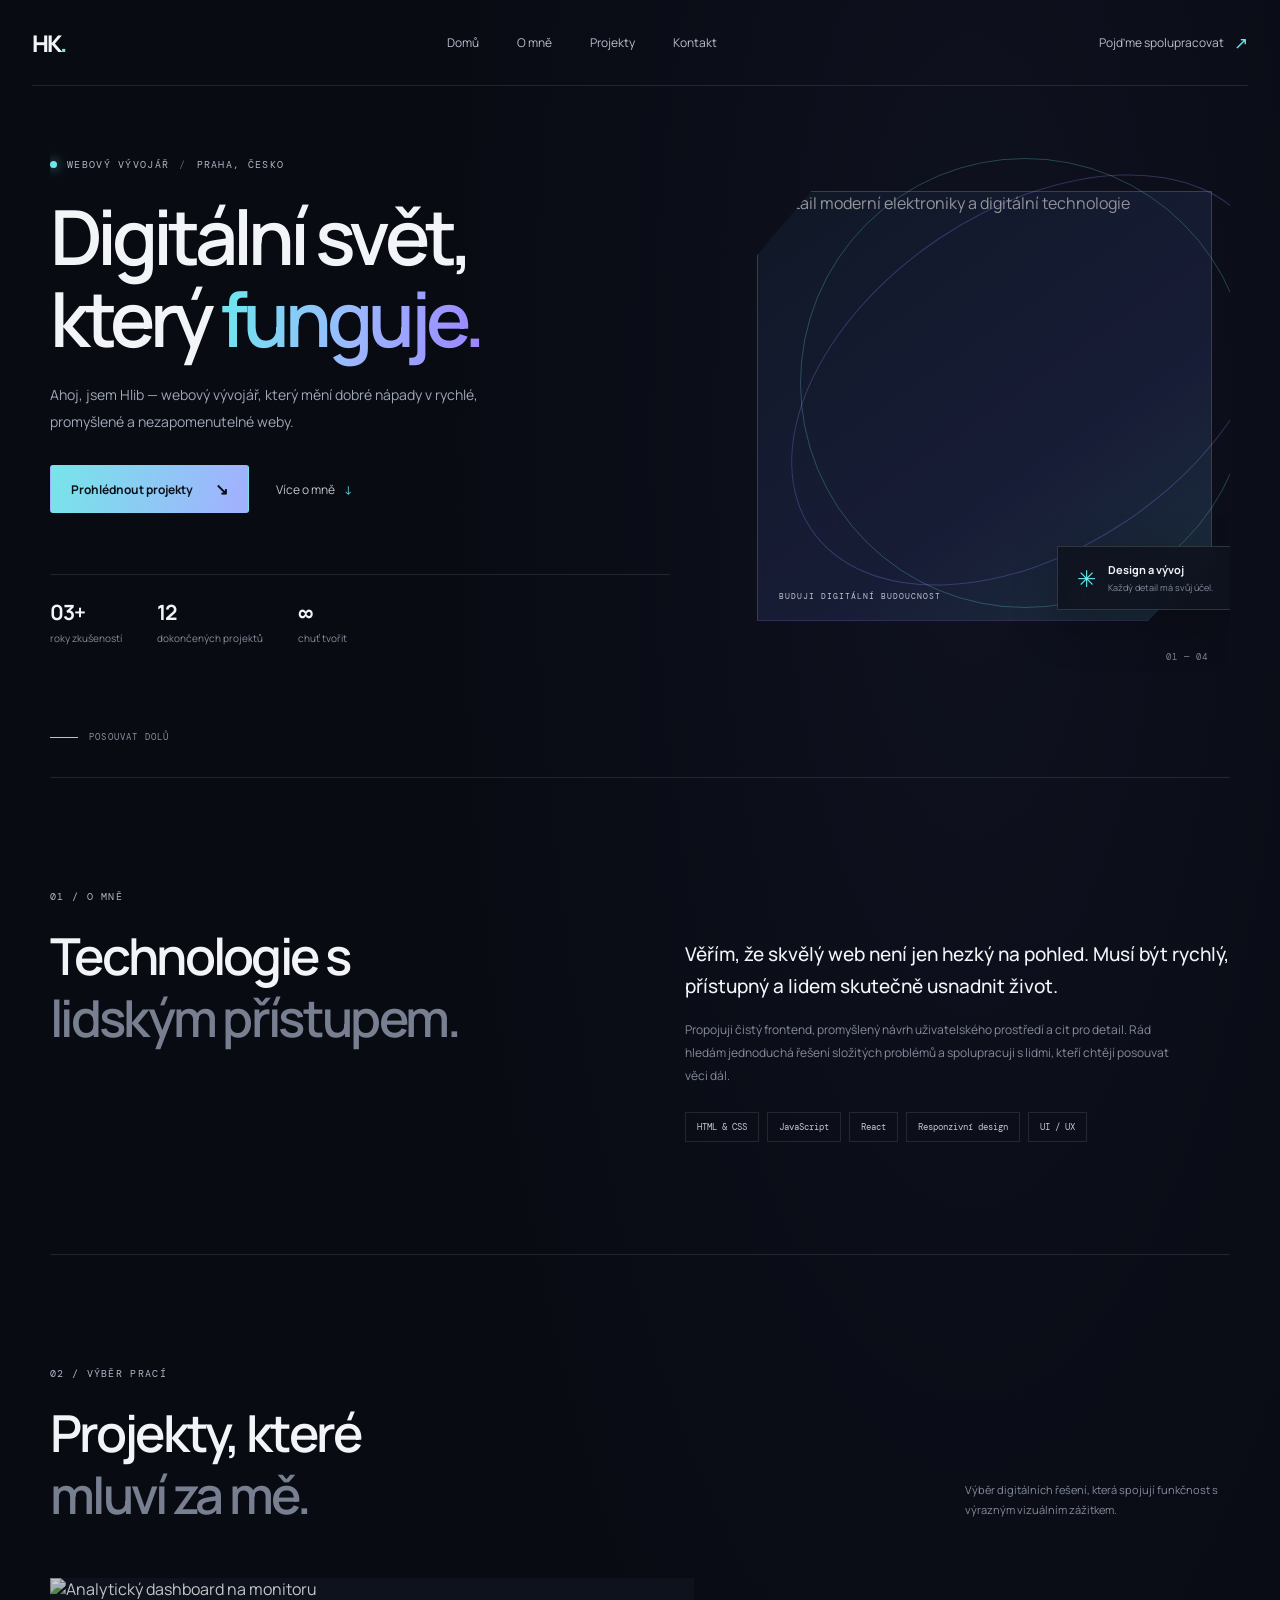
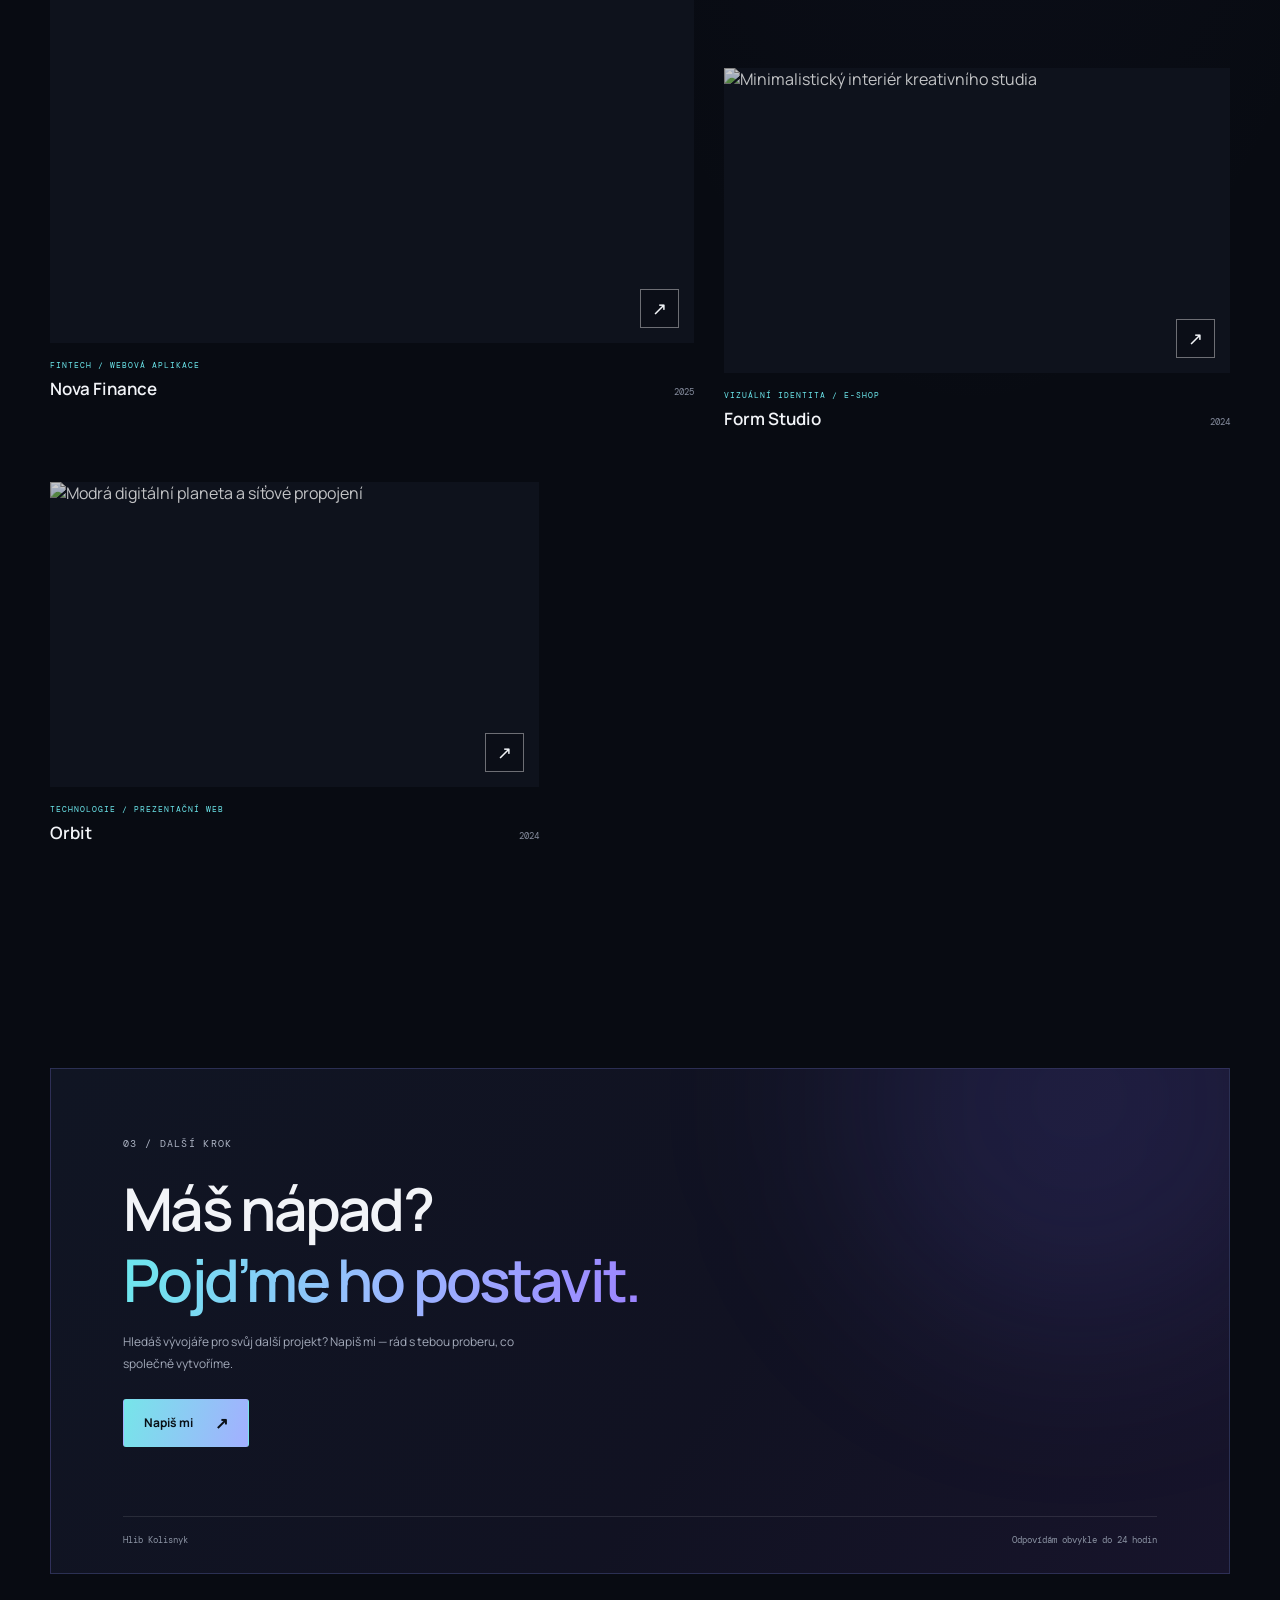
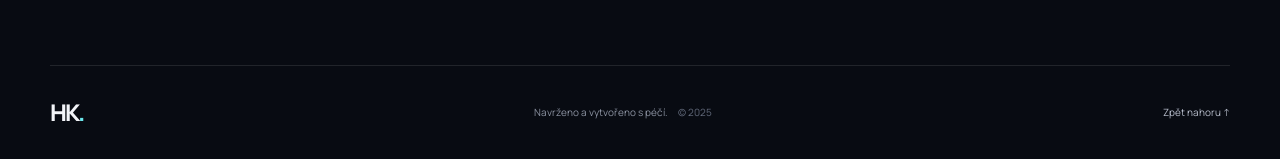
==== commit ae598acd: "Add files via upload" ====
--- a/index.html
+++ b/index.html
@@ -3,308 +3,130 @@
 <head>
   <meta charset="UTF-8">
   <meta name="viewport" content="width=device-width, initial-scale=1.0">
-  <meta name="theme-color" content="#090a0c">
-  <meta name="description" content="Objevte Bugatti Tourbillon: nový hybridní hypersport s atmosférickým motorem V16, výkonem 1 800 koní a cenou od 3,8 milionu eur.">
-  <title>Bugatti Tourbillon — Mistrovské dílo v pohybu</title>
+  <meta name="theme-color" content="#080b12">
+  <meta name="description" content="Portfolio Hliba Kolisnyka — webového vývojáře zaměřeného na moderní digitální zážitky.">
+  <title>Hlib Kolisnyk — Webový vývojář</title>
   <link rel="preconnect" href="https://fonts.googleapis.com">
   <link rel="preconnect" href="https://fonts.gstatic.com" crossorigin>
-  <link href="https://fonts.googleapis.com/css2?family=DM+Mono:wght@400;500&family=Manrope:wght@400;500;600;700;800&family=Playfair+Display:wght@400;500&display=swap" rel="stylesheet">
+  <link href="https://fonts.googleapis.com/css2?family=DM+Mono:wght@400;500&family=Manrope:wght@400;500;600;700;800&display=swap" rel="stylesheet">
   <link rel="stylesheet" href="style.css">
 </head>
 <body>
   <header class="site-header">
-    <a class="brand" href="#domu" aria-label="Bugatti Tourbillon — úvod">
-      <span class="brand-wings" aria-hidden="true">EB</span>
-      <span class="brand-name">BUGATTI <span>TOURBILLON</span></span>
-    </a>
+    <a class="logo" href="#domu" aria-label="Hlib Kolisnyk — domů">HK<span>.</span></a>
     <nav class="main-nav" aria-label="Hlavní navigace">
-      <a href="#design">Design</a>
-      <a href="#technika">Technika</a>
-      <a href="#vykon">Výkon</a>
-      <a href="#detaily">Detaily</a>
-      <a href="#videa">Videa</a>
+      <a href="#domu">Domů</a>
+      <a href="#o-mne">O mně</a>
+      <a href="#projekty">Projekty</a>
+      <a href="#kontakt">Kontakt</a>
     </nav>
-    <a class="header-cta" href="#cena">Cena Tourbillonu <span aria-hidden="true">↘</span></a>
+    <a class="header-cta" href="#kontakt">Pojďme spolupracovat <span>↗</span></a>
   </header>
 
   <main>
-    <section class="hero" id="domu">
-      <img class="hero-image" src="https://thumb.wikimedia.org/wikipedia/commons/thumb/5/51/Bugatti_Tourbillon.jpg/1920px-Bugatti_Tourbillon.jpg" alt="Bugatti Tourbillon vyfotografované na festivalu Goodwood Festival of Speed">
-      <div class="hero-overlay"></div>
-      <div class="hero-content">
-        <p class="eyebrow"><span></span> POUR L’ÉTERNITÉ · 2024</p>
-        <h1>Čas se nezastaví.<br><em>Legenda ano.</em></h1>
-        <p class="hero-copy">Bugatti Tourbillon. Nová kapitola hypersportu, ve kterém se atmosférický motor V16 setkává s elektrifikovanou budoucností a hodinářským uměním.</p>
+    <section class="hero section-shell" id="domu">
+      <div class="hero-copy">
+        <p class="eyebrow"><span class="status-dot"></span> WEBOVÝ VÝVOJÁŘ <span class="eyebrow-divider">/</span> PRAHA, ČESKO</p>
+        <h1>Digitální svět,<br>který <span class="gradient-text">funguje.</span></h1>
+        <p class="hero-intro">Ahoj, jsem Hlib — webový vývojář, který mění dobré nápady v rychlé, promyšlené a nezapomenutelné weby.</p>
         <div class="hero-actions">
-          <a class="button button-light" href="#design">Objevit Tourbillon <span aria-hidden="true">↓</span></a>
-          <a class="button button-outline" href="#videa">Podívat se na videa <span aria-hidden="true">↗</span></a>
+          <a class="button button-primary" href="#projekty">Prohlédnout projekty <span>↘</span></a>
+          <a class="text-link" href="#o-mne">Více o mně <span>↓</span></a>
+        </div>
+        <div class="hero-meta">
+          <div><span class="meta-number">03+</span><span class="meta-label">roky zkušeností</span></div>
+          <div><span class="meta-number">12</span><span class="meta-label">dokončených projektů</span></div>
+          <div><span class="meta-number">∞</span><span class="meta-label">chuť tvořit</span></div>
         </div>
       </div>
-      <a class="hero-credit" href="https://commons.wikimedia.org/wiki/File:Bugatti_Tourbillon.jpg" target="_blank" rel="noopener noreferrer">Foto: MrWalkr · CC BY-SA 4.0</a>
-      <a class="scroll-cue" href="#design" aria-label="Posunout na sekci Design"><span></span> POSOUVAT</a>
+      <div class="hero-visual">
+        <div class="image-frame">
+          <img src="https://images.unsplash.com/photo-1518770660439-4636190af475?auto=format&amp;fit=crop&amp;w=1000&amp;q=85" alt="Detail moderní elektroniky a digitální technologie">
+          <div class="image-overlay"></div>
+          <div class="frame-label"><span>BUDUJI DIGITÁLNÍ BUDOUCNOST</span><span>50°05' N / 14°25' E</span></div>
+        </div>
+        <div class="orbit orbit-one"></div>
+        <div class="orbit orbit-two"></div>
+        <div class="floating-card">
+          <span class="card-icon">✳</span>
+          <span><strong>Design a vývoj</strong><small>Každý detail má svůj účel.</small></span>
+        </div>
+        <span class="visual-index">01 — 04</span>
+      </div>
+      <a class="scroll-hint" href="#o-mne"><span></span> POSOUVAT DOLŮ</a>
     </section>
 
-    <div class="intro-bar" aria-label="Základní údaje o voze">
-      <div><span class="intro-label">POHON</span><strong>V16 HYBRID</strong></div>
-      <div><span class="intro-label">VÝKON</span><strong>1 800 PS</strong></div>
-      <div><span class="intro-label">VÝROBNÍ SÉRIE</span><strong>250 vozů</strong></div>
-      <div><span class="intro-label">ZÁKLADNÍ CENA</span><strong>3,8 mil. €*</strong></div>
-    </div>
-
-    <section class="story section-wrap" id="design">
-      <figure class="story-image">
-        <img src="https://thumb.wikimedia.org/wikipedia/commons/thumb/7/71/2024_Bugatti_Tourbillon_14.jpg/1280px-2024_Bugatti_Tourbillon_14.jpg" alt="Bugatti Tourbillon v pohledu zepředu a z boku" loading="lazy">
-        <figcaption class="image-credit"><a href="https://commons.wikimedia.org/wiki/File:2024_Bugatti_Tourbillon_14.jpg" target="_blank" rel="noopener noreferrer">Foto: Calreyn88 · CC BY-SA 4.0</a></figcaption>
-      </figure>
-      <div class="story-copy">
-        <p class="eyebrow"><span></span> 01 / DESIGN</p>
-        <h2>Ikona, která<br>patří <em>budoucnosti.</em></h2>
-        <p>Tourbillon navazuje na dlouhou tradici Bugatti a zároveň míří úplně novým směrem. Ikonická maska ve tvaru podkovy, centrální hřeben karoserie a charakteristická linie „C“ dávají vozu podobu, kterou poznáte na první pohled.</p>
-        <p>Karoserie je navržená pro účinné proudění vzduchu i výraznou siluetu. Tohle není jen rychlý automobil — je to nové ztvárnění automobilové ikony.</p>
-        <a class="text-link" href="#detaily">Prozkoumat detaily vozu <span aria-hidden="true">↘</span></a>
+    <section class="about section-shell section-block" id="o-mne">
+      <div class="section-heading">
+        <p class="eyebrow">01 / O MNĚ</p>
+        <h2>Technologie s<br><span class="muted-text">lidským přístupem.</span></h2>
       </div>
-    </section>
-
-    <section class="engineering" id="technika">
-      <div class="section-wrap">
-        <div class="section-heading">
-          <p class="eyebrow"><span></span> 02 / INŽENÝRSTVÍ</p>
-          <h2>Mechanické srdce.<br><em>Elektrická budoucnost.</em></h2>
-          <p class="section-intro">Zcela nová pohonná soustava vzdává hold spalovacímu motoru a současně otevírá další kapitolu výkonu.</p>
-        </div>
-        <div class="engineering-grid">
-          <article class="engineering-card">
-            <span class="card-number">01</span>
-            <span class="card-icon" aria-hidden="true">V16</span>
-            <h3>Atmosférický motor</h3>
-            <p>Nově vyvinutý šestnáctiválec o objemu 8,3 litru. Bez turbodmychadel, s charakterem a zvukem, které patří jen jemu.</p>
-            <span class="card-spec">8 300 cm³ <i>·</i> 16 VÁLCŮ</span>
-          </article>
-          <article class="engineering-card">
-            <span class="card-number">02</span>
-            <span class="card-icon electric-icon" aria-hidden="true">ϟ</span>
-            <h3>Hybridní pohon</h3>
-            <p>Tři elektromotory spolupracují se spalovacím motorem. Dva vpředu a jeden vzadu zajišťují elektrifikovaný pohon všech kol.</p>
-            <span class="card-spec">3 ELEKTROMOTORY <i>·</i> AWD</span>
-          </article>
-          <article class="engineering-card">
-            <span class="card-number">03</span>
-            <span class="card-icon" aria-hidden="true">25</span>
-            <h3>Energie nové éry</h3>
-            <p>Akumulátor s kapacitou 25 kWh umožňuje také jízdu v čistě elektrickém režimu. Elektrifikace přidává možnosti — ne kompromisy.</p>
-            <span class="card-spec">25 kWh <i>·</i> PLUG-IN HYBRID</span>
-          </article>
+      <div class="about-content">
+        <p class="about-lead">Věřím, že skvělý web není jen hezký na pohled. Musí být rychlý, přístupný a lidem skutečně usnadnit život.</p>
+        <p class="body-copy">Propojuji čistý frontend, promyšlený návrh uživatelského prostředí a cit pro detail. Rád hledám jednoduchá řešení složitých problémů a spolupracuji s lidmi, kteří chtějí posouvat věci dál.</p>
+        <div class="skills">
+          <span>HTML &amp; CSS</span><span>JavaScript</span><span>React</span><span>Responzivní design</span><span>UI / UX</span>
         </div>
       </div>
     </section>
 
-    <section class="performance" id="vykon">
-      <img src="https://thumb.wikimedia.org/wikipedia/commons/thumb/9/91/2024_Bugatti_Tourbillon_10.jpg/1920px-2024_Bugatti_Tourbillon_10.jpg" alt="Bugatti Tourbillon vystavené na akci — fotografie vozu" loading="lazy">
-      <div class="performance-shade"></div>
-      <div class="performance-content section-wrap">
-        <p class="eyebrow"><span></span> 03 / VÝKON</p>
-        <h2>Čísla, která<br><em>berou dech.</em></h2>
-        <p>Kombinovaný systémový výkon 1 800 koní. Zrychlení z 0 na 100 km/h za méně než dvě sekundy. Tourbillon posouvá hranice toho, co může hypersport nabídnout.</p>
-        <a class="text-link" href="#specifikace">Všechny specifikace <span aria-hidden="true">↓</span></a>
+    <section class="projects section-shell section-block" id="projekty">
+      <div class="projects-top">
+        <div class="section-heading">
+          <p class="eyebrow">02 / VÝBĚR PRACÍ</p>
+          <h2>Projekty, které<br><span class="muted-text">mluví za mě.</span></h2>
+        </div>
+        <p class="projects-note">Výběr digitálních řešení, která spojují funkčnost s výrazným vizuálním zážitkem.</p>
       </div>
-      <a class="image-credit performance-credit" href="https://commons.wikimedia.org/wiki/File:2024_Bugatti_Tourbillon_10.jpg" target="_blank" rel="noopener noreferrer">Foto: Calreyn88 · CC BY-SA 4.0</a>
-    </section>
-
-    <section class="specifications section-wrap" id="specifikace">
-      <div class="section-heading specs-heading">
-        <p class="eyebrow"><span></span> TECHNICKÉ ÚDAJE</p>
-        <h2>Bez hranic.<br><em>Bez kompromisů.</em></h2>
-      </div>
-      <div class="spec-list">
-        <div class="spec-row"><span>Maximální systémový výkon</span><strong>1 800 <small>PS</small></strong></div>
-        <div class="spec-row"><span>Spalovací motor</span><strong>8,3 <small>l V16</small></strong></div>
-        <div class="spec-row"><span>Elektromotory</span><strong>3 <small>jednotky</small></strong></div>
-        <div class="spec-row"><span>Akumulátor</span><strong>25 <small>kWh</small></strong></div>
-        <div class="spec-row"><span>Zrychlení 0–100 km/h</span><strong>&lt; 2,0 <small>s</small></strong></div>
-        <div class="spec-row"><span>Zrychlení 0–200 km/h</span><strong>&lt; 5,0 <small>s</small></strong></div>
-        <div class="spec-row"><span>Nejvyšší rychlost*</span><strong>445 <small>km/h</small></strong></div>
-        <p class="spec-footnote">* Nejvyšší rychlost 445 km/h je uváděna s aktivovaným režimem Speed Key. Údaje vycházejí z oznámených specifikací výrobce a mohou se změnit.</p>
+      <div class="project-grid">
+        <article class="project-card project-card-large">
+          <a class="project-image" href="#kontakt" aria-label="Zjistit více o projektu Nova Finance">
+            <img src="https://images.unsplash.com/photo-1460925895917-afdab827c52f?auto=format&amp;fit=crop&amp;w=1200&amp;q=85" alt="Analytický dashboard na monitoru">
+            <span class="project-open">↗</span>
+          </a>
+          <div class="project-info">
+            <div><p class="project-type">FINTECH / WEBOVÁ APLIKACE</p><h3>Nova Finance</h3></div>
+            <span class="project-year">2025</span>
+          </div>
+        </article>
+        <article class="project-card project-card-offset">
+          <a class="project-image" href="#kontakt" aria-label="Zjistit více o projektu Form Studio">
+            <img src="https://images.unsplash.com/photo-1494438639946-1ebd1d20bf85?auto=format&amp;fit=crop&amp;w=1000&amp;q=85" alt="Minimalistický interiér kreativního studia">
+            <span class="project-open">↗</span>
+          </a>
+          <div class="project-info">
+            <div><p class="project-type">VIZUÁLNÍ IDENTITA / E-SHOP</p><h3>Form Studio</h3></div>
+            <span class="project-year">2024</span>
+          </div>
+        </article>
+        <article class="project-card project-card-third">
+          <a class="project-image" href="#kontakt" aria-label="Zjistit více o projektu Orbit">
+            <img src="https://images.unsplash.com/photo-1451187580459-43490279c0fa?auto=format&amp;fit=crop&amp;w=1000&amp;q=85" alt="Modrá digitální planeta a síťové propojení">
+            <span class="project-open">↗</span>
+          </a>
+          <div class="project-info">
+            <div><p class="project-type">TECHNOLOGIE / PREZENTAČNÍ WEB</p><h3>Orbit</h3></div>
+            <span class="project-year">2024</span>
+          </div>
+        </article>
       </div>
     </section>
 
-    <section class="hotspot-section" id="detaily">
-      <div class="section-wrap">
-        <div class="section-heading">
-          <p class="eyebrow"><span></span> 04 / POD POVRCHEM</p>
-          <h2>Dotkněte se<br><em>detailů.</em></h2>
-          <p class="section-intro">Najeďte na značku nebo na ni klepněte. Zjistíte, co se za konkrétním detailem Tourbillonu skrývá a jaký může být jeho čistě orientační odhad ceny.</p>
-        </div>
-        <div class="hotspot-photo">
-          <img src="https://thumb.wikimedia.org/wikipedia/commons/thumb/5/51/Bugatti_Tourbillon.jpg/1920px-Bugatti_Tourbillon.jpg" alt="Bugatti Tourbillon s vyznačenými detaily vozu" loading="lazy">
-          <span class="hotspot-photo-label">VYBERTE DETAIL VOZU</span>
-
-          <details class="hotspot hotspot-engine">
-            <summary aria-label="Zobrazit informace o motoru V16"><span>+</span></summary>
-            <div class="hotspot-card">
-              <span class="hotspot-kicker">POHONNÁ JEDNOTKA</span>
-              <h3>Atmosférický V16</h3>
-              <p>Šestnáct válců, objem 8,3 litru a žádná turbodmychadla. Zcela nový motor tvoří mechanické srdce Tourbillonu.</p>
-              <span class="estimate">Hrubý odhad dílu <strong>€250–500 tis.</strong></span>
-            </div>
-          </details>
-
-          <details class="hotspot hotspot-hybrid">
-            <summary aria-label="Zobrazit informace o hybridním pohonu"><span>+</span></summary>
-            <div class="hotspot-card">
-              <span class="hotspot-kicker">ELEKTRIFIKOVANÝ POHON</span>
-              <h3>Tři elektromotory</h3>
-              <p>Dva elektromotory pohánějí přední nápravu, třetí spolupracuje s motorem V16 na zadní. Celek nabízí pohon všech kol.</p>
-              <span class="estimate">Hrubý odhad systému <strong>€100–250 tis.</strong></span>
-            </div>
-          </details>
-
-          <details class="hotspot hotspot-body">
-            <summary aria-label="Zobrazit informace o karbonovém šasi"><span>+</span></summary>
-            <div class="hotspot-card">
-              <span class="hotspot-kicker">LEHKÁ KONSTRUKCE</span>
-              <h3>Karbonové šasi</h3>
-              <p>Monokok z kompozitních materiálů je základem pevné a lehké konstrukce vozu. Přesné samostatné technické a cenové údaje Bugatti nezveřejňuje.</p>
-              <span class="estimate">Hrubý odhad dílu <strong>€200–450 tis.</strong></span>
-            </div>
-          </details>
-
-          <details class="hotspot hotspot-cockpit">
-            <summary aria-label="Zobrazit informace o přístrojovém štítu"><span>+</span></summary>
-            <div class="hotspot-card">
-              <span class="hotspot-kicker">HAUTE HORLOGERIE</span>
-              <h3>Mechanický přístrojový štít</h3>
-              <p>Analogová sestava inspirovaná vysokým hodinářstvím má více než 600 součástek. Při startu zůstává displej schovaný.</p>
-              <span class="estimate">Hrubý odhad sestavy <strong>€50–150 tis.</strong></span>
-            </div>
-          </details>
-
-          <details class="hotspot hotspot-rear">
-            <summary aria-label="Zobrazit informace o zadní části vozu"><span>+</span></summary>
-            <div class="hotspot-card">
-              <span class="hotspot-kicker">AERODYNAMIKA</span>
-              <h3>Aktivní zadní křídlo</h3>
-              <p>Proměnlivé nastavení zadního křídla pomáhá při brzdění a ve vysokých rychlostech. Aerodynamika je součástí celkové konstrukce vozu.</p>
-              <span class="estimate">Hrubý odhad dílu <strong>€40–100 tis.</strong></span>
-            </div>
-          </details>
-        </div>
-        <p class="estimate-disclaimer">Ceny jednotlivých dílů Bugatti veřejně neuvádí. Uvedené částky jsou velmi hrubé, neoficiální odhady pro představu — nejde o ceník výrobce, servisní nabídku ani ověřené ceny náhradních dílů.</p>
-        <p class="image-credit-line"><a href="https://commons.wikimedia.org/wiki/File:Bugatti_Tourbillon.jpg" target="_blank" rel="noopener noreferrer">Fotografie vozu: MrWalkr · licence CC BY-SA 4.0</a></p>
-      </div>
-    </section>
-
-    <section class="interior section-wrap" id="interier">
-      <div class="interior-copy">
-        <p class="eyebrow"><span></span> 05 / INTERIÉR</p>
-        <h2>Čas, který<br>se <em>zastaví.</em></h2>
-        <p>V kabině se technika mění v umění. Přístrojový štít inspirovaný haute horlogerie vzniká ve spolupráci se švýcarskými hodináři. Sestava z více než 600 součástek využívá titan, safír a rubínové sklo.</p>
-        <p>Analogové přístroje, precizně opracované materiály a hmatové ovladače vytvářejí interiér, který odolává času — nejen na pohled.</p>
-      </div>
-      <div class="interior-feature" aria-label="Informace o přístrojovém štítu">
-        <span class="feature-kicker">MECHANICKÉ HODINÁŘSTVÍ</span>
-        <div class="dial-art" aria-hidden="true"><span>BUGATTI</span><i></i><b>V16</b></div>
-        <strong>Více než 600 součástek.</strong>
-        <p>Analogový přístrojový štít navržený jako precizní mechanický nástroj.</p>
-        <span class="feature-foot">TITAN <i>·</i> SAFÍR <i>·</i> RUBÍN</span>
-      </div>
-    </section>
-
-    <section class="gallery section-wrap" id="galerie">
-      <div class="section-heading gallery-heading">
-        <p class="eyebrow"><span></span> 06 / GALERIE</p>
-        <h2>Forma. Funkce.<br><em>Fascinace.</em></h2>
-      </div>
-      <div class="gallery-grid">
-        <figure class="gallery-item gallery-wide">
-          <img src="https://thumb.wikimedia.org/wikipedia/commons/thumb/b/b4/2024_Bugatti_Tourbillon_5.jpg/1280px-2024_Bugatti_Tourbillon_5.jpg" alt="Bugatti Tourbillon na festivalu Goodwood Festival of Speed" loading="lazy">
-          <figcaption>BUGATTI TOURBILLON <a href="https://commons.wikimedia.org/wiki/File:2024_Bugatti_Tourbillon_5.jpg" target="_blank" rel="noopener noreferrer">Foto: Calreyn88 · CC BY-SA 4.0</a></figcaption>
-        </figure>
-        <figure class="gallery-item">
-          <img src="https://thumb.wikimedia.org/wikipedia/commons/thumb/b/b7/2024_Bugatti_Tourbillon_6.jpg/1280px-2024_Bugatti_Tourbillon_6.jpg" alt="Detail exteriéru skutečného Bugatti Tourbillon" loading="lazy">
-          <figcaption>IKONICKÁ SILUETA <a href="https://commons.wikimedia.org/wiki/File:2024_Bugatti_Tourbillon_6.jpg" target="_blank" rel="noopener noreferrer">Foto: Calreyn88 · CC BY-SA 4.0</a></figcaption>
-        </figure>
-        <figure class="gallery-item">
-          <img src="https://thumb.wikimedia.org/wikipedia/commons/thumb/a/af/2024_Bugatti_Tourbillon_7.jpg/1280px-2024_Bugatti_Tourbillon_7.jpg" alt="Bugatti Tourbillon při veřejné prezentaci" loading="lazy">
-          <figcaption>DETAILY, KTERÉ ROZHODUJÍ <a href="https://commons.wikimedia.org/wiki/File:2024_Bugatti_Tourbillon_7.jpg" target="_blank" rel="noopener noreferrer">Foto: Calreyn88 · CC BY-SA 4.0</a></figcaption>
-        </figure>
-      </div>
-      <p class="gallery-license">Uvedené fotografie jsou publikovány pod licencí Creative Commons Uveďte původ–Zachovejte licenci 4.0 (CC BY-SA 4.0). Kliknutím na kredit otevřete stránku konkrétní fotografie a její licenční podmínky.</p>
-    </section>
-
-    <section class="videos" id="videa">
-      <div class="section-wrap">
-        <div class="section-heading">
-          <p class="eyebrow"><span></span> 07 / PODÍVEJTE SE ZBLÍZKA</p>
-          <h2>Tourbillon<br><em>v pohybu.</em></h2>
-          <p class="section-intro">Představení nového modelu, pohled do zákulisí jeho vzniku a první dojmy z hypersportu — vyberte si video.</p>
-        </div>
-        <div class="video-grid">
-          <a class="video-card" href="https://www.youtube.com/watch?v=1-qwounu3yA" target="_blank" rel="noopener noreferrer" aria-label="Přehrát oficiální představení Bugatti Tourbillon na YouTube">
-            <div class="video-thumb">
-              <img src="https://img.youtube.com/vi/1-qwounu3yA/hqdefault.jpg" alt="" loading="lazy">
-              <span class="play-button" aria-hidden="true">▶</span>
-              <span class="video-duration">OFICIÁLNÍ FILM</span>
-            </div>
-            <span class="video-category">BUGATTI · PŘEDSTAVENÍ</span>
-            <h3>Automobilová ikona „Pour l’éternité“</h3>
-            <span class="video-link">SLEDOVAT NA YOUTUBE ↗</span>
-          </a>
-          <a class="video-card" href="https://www.youtube.com/watch?v=TZR86DsBoG0" target="_blank" rel="noopener noreferrer" aria-label="Přehrát video o vzniku Bugatti Tourbillon na YouTube">
-            <div class="video-thumb">
-              <img src="https://img.youtube.com/vi/TZR86DsBoG0/hqdefault.jpg" alt="" loading="lazy">
-              <span class="play-button" aria-hidden="true">▶</span>
-              <span class="video-duration">V ZÁKULISÍ</span>
-            </div>
-            <span class="video-category">BUGATTI · VÝVOJ</span>
-            <h3>Jak vznikal nový Tourbillon</h3>
-            <span class="video-link">SLEDOVAT NA YOUTUBE ↗</span>
-          </a>
-          <a class="video-card" href="https://www.youtube.com/watch?v=xsgl5x4WHyk" target="_blank" rel="noopener noreferrer" aria-label="Přehrát video kanálu Carwow o Bugatti Tourbillon na YouTube">
-            <div class="video-thumb">
-              <img src="https://img.youtube.com/vi/xsgl5x4WHyk/hqdefault.jpg" alt="" loading="lazy">
-              <span class="play-button" aria-hidden="true">▶</span>
-              <span class="video-duration">PRVNÍ POHLED</span>
-            </div>
-            <span class="video-category">CARWOW · PREZENTACE A SPECIFIKACE</span>
-            <h3>Nový 1 800koňový Bugatti Tourbillon</h3>
-            <span class="video-link">SLEDOVAT NA YOUTUBE ↗</span>
-          </a>
-        </div>
-      </div>
-    </section>
-
-    <section class="price-section section-wrap" id="cena">
-      <div class="price-card">
-        <div class="price-copy">
-          <p class="eyebrow"><span></span> 08 / CENA A DOSTUPNOST</p>
-          <h2>Výjimečnost<br>má svou <em>hodnotu.</em></h2>
-          <p>Bugatti při představení modelu oznámilo základní cenu 3,8 milionu eur před zdaněním. Konečná částka závisí na daních, trhu a individuální konfiguraci vozu.</p>
-          <a class="button button-light" href="https://www.bugatti.com/" target="_blank" rel="noopener noreferrer">Oficiální web Bugatti <span aria-hidden="true">↗</span></a>
-        </div>
-        <div class="price-figure">
-          <span class="price-label">ZÁKLADNÍ CENA PŘI PŘEDSTAVENÍ</span>
-          <strong>€3,8 <small>mil.</small></strong>
-          <span class="price-czk">přibližně 95 mil. Kč*</span>
-          <span class="price-note">bez daní a individuální výbavy</span>
-        </div>
-      </div>
-      <p class="price-footnote">* Orientační přepočet při kurzu 25 Kč za euro; nejde o aktuální českou prodejní cenu. Výroba je limitována na 250 vozů. Výrobce při představení plánoval zahájení dodávek od roku 2026.</p>
-    </section>
-
-    <section class="contact section-wrap" id="kontakt">
+    <section class="contact section-shell section-block" id="kontakt">
       <div class="contact-card">
-        <p class="eyebrow"><span></span> POUR L’ÉTERNITÉ</p>
-        <h2>Budoucnost<br>má svůj <em>čas.</em></h2>
-        <p>Bugatti Tourbillon. Nová kapitola automobilové legendy.</p>
-        <a class="button button-light" href="https://www.bugatti.com/" target="_blank" rel="noopener noreferrer">Navštívit Bugatti.com <span aria-hidden="true">↗</span></a>
+        <div class="contact-glow"></div>
+        <p class="eyebrow">03 / DALŠÍ KROK</p>
+        <h2>Máš nápad?<br><span class="gradient-text">Pojďme ho postavit.</span></h2>
+        <p class="contact-copy">Hledáš vývojáře pro svůj další projekt? Napiš mi — rád s tebou proberu, co společně vytvoříme.</p>
+        <a class="button button-primary" href="mailto:hlib.kolisnyk@example.com">Napiš mi <span>↗</span></a>
+        <div class="contact-bottom"><span>Hlib Kolisnyk</span><span>Odpovídám obvykle do 24 hodin</span></div>
       </div>
     </section>
   </main>
-
-  <footer class="site-footer">
-    <a class="brand" href="#domu"><span class="brand-wings" aria-hidden="true">EB</span><span class="brand-name">BUGATTI <span>TOURBILLON</span></span></a>
-    <p>Neoficiální fanouškovská prezentace. Není spojena se značkou Bugatti Automobiles S.A.S. Fotografie: MrWalkr a Calreyn88, licence CC BY-SA 4.0.</p>
-    <a href="#domu">Zpět nahoru ↑</a>
+  <footer class="site-footer section-shell">
+    <a class="logo" href="#domu">HK<span>.</span></a>
+    <p>Navrženo a vytvořeno s péčí. <span>© 2025</span></p>
+    <a class="back-top" href="#domu">Zpět nahoru ↑</a>
   </footer>
 </body>
 </html>
--- a/style.css
+++ b/style.css
@@ -1,272 +1,832 @@
 :root {
   color-scheme: dark;
-  --bg: #090a0c;
-  --surface: #111214;
-  --text: #f4f1e9;
-  --muted: #a8a59e;
-  --dim: #73716c;
-  --gold: #c5a76c;
-  --line: rgba(223, 215, 197, .17);
-  --sans: 'Manrope', sans-serif;
-  --serif: 'Playfair Display', Georgia, serif;
-  --mono: 'DM Mono', monospace;
-}
-
-* { box-sizing: border-box; }
-html { scroll-behavior: smooth; scroll-padding-top: 86px; }
-body { margin: 0; background: var(--bg); color: var(--text); font-family: var(--sans); -webkit-font-smoothing: antialiased; }
-a { color: inherit; text-decoration: none; }
-img { display: block; max-width: 100%; }
-h1, h2, h3, p, figure { margin-top: 0; }
-
-.site-header { position: absolute; z-index: 5; top: 0; left: 0; width: 100%; min-height: 84px; padding: 0 max(5.5vw, calc((100vw - 1320px) / 2)); display: flex; align-items: center; justify-content: space-between; gap: 24px; border-bottom: 1px solid rgba(255, 255, 255, .16); }
-.brand { display: inline-flex; align-items: center; gap: 10px; }
-.brand-wings { width: 35px; height: 25px; display: grid; place-items: center; border: 1px solid var(--gold); border-radius: 50% 50% 42% 42%; color: var(--gold); font: 10px var(--serif); letter-spacing: -1px; }
-.brand-name { display: grid; gap: 3px; font-size: 10px; font-weight: 800; letter-spacing: 2px; }
-.brand-name span { color: #c5c0b5; font: 8px var(--mono); letter-spacing: 2.2px; }
-.main-nav { display: flex; align-items: center; gap: clamp(16px, 2.7vw, 38px); }
-.main-nav a, .header-cta { color: rgba(255, 255, 255, .8); font-size: 10px; transition: color .2s ease; }
-.main-nav a:hover, .header-cta:hover, .site-footer > a:last-child:hover { color: var(--gold); }
-.header-cta { display: inline-flex; align-items: center; gap: 14px; padding: 12px 15px; border: 1px solid rgba(255, 255, 255, .4); white-space: nowrap; }
-.header-cta span { color: var(--gold); }
-
-.hero { position: relative; min-height: max(690px, min(790px, 100svh)); display: flex; align-items: center; overflow: hidden; background: #141414; }
-.hero-image, .performance > img { position: absolute; inset: 0; width: 100%; height: 100%; object-fit: cover; }
-.hero-image { object-position: center 55%; filter: saturate(.68) brightness(.66); }
-.hero-overlay { position: absolute; inset: 0; background: linear-gradient(90deg, rgba(5, 6, 7, .87) 0%, rgba(5, 6, 7, .52) 45%, rgba(5, 6, 7, .08) 100%), linear-gradient(0deg, rgba(5, 6, 7, .67), transparent 42%); }
-.hero-content { position: relative; z-index: 1; width: min(1160px, 87%); margin: 77px auto 0; }
-.eyebrow { display: flex; align-items: center; gap: 11px; margin-bottom: 23px; color: var(--gold); font: 9px var(--mono); letter-spacing: 2px; }
-.eyebrow > span { width: 25px; height: 1px; background: var(--gold); }
-.hero h1, .section-heading h2, .story h2, .performance h2, .interior h2, .contact h2, .price-copy h2 { margin-bottom: 18px; font-size: clamp(43px, 6.4vw, 78px); font-weight: 500; line-height: 1.11; letter-spacing: -2.8px; }
-h1 em, h2 em { color: var(--gold); font-family: var(--serif); font-weight: 400; }
-.hero-copy { max-width: 440px; margin-bottom: 28px; color: rgba(245, 243, 237, .8); font-size: 12px; line-height: 1.95; }
-.hero-actions { display: flex; flex-wrap: wrap; gap: 11px; }
-.button { min-height: 45px; display: inline-flex; align-items: center; justify-content: center; gap: 20px; padding: 0 17px; font-size: 9px; font-weight: 700; transition: transform .2s ease, background .2s ease, border-color .2s ease; }
-.button:hover { transform: translateY(-2px); }
-.button-light { color: #16130f; background: var(--gold); }
-.button-light:hover { background: #dec38d; }
-.button-outline { border: 1px solid rgba(255, 255, 255, .48); color: #f4f1e9; }
-.button-outline:hover { border-color: var(--gold); }
-.hero-credit, .image-credit { color: rgba(255, 255, 255, .78); font: 8px var(--mono); letter-spacing: .45px; }
-.hero-credit { position: absolute; right: 6.5%; bottom: 27px; }
-.hero-credit:hover, .image-credit a:hover { color: var(--gold); }
-.scroll-cue { position: absolute; bottom: 24px; left: 6.5%; display: flex; align-items: center; gap: 10px; color: rgba(255, 255, 255, .68); font: 8px var(--mono); letter-spacing: 1.5px; }
-.scroll-cue span { width: 27px; height: 1px; background: var(--gold); }
-
-.intro-bar { min-height: 105px; display: grid; grid-template-columns: repeat(4, 1fr); align-items: center; padding: 13px max(8vw, calc((100vw - 1100px) / 2)); border-bottom: 1px solid var(--line); background: #0d0e10; }
-.intro-bar > div { display: grid; gap: 9px; justify-items: center; border-right: 1px solid var(--line); }
-.intro-bar > div:last-child { border: 0; }
-.intro-label { color: var(--dim); font: 8px var(--mono); letter-spacing: 1.2px; }
-.intro-bar strong { color: #e9e4d9; font: 500 16px var(--serif); letter-spacing: .5px; }
-
-.section-wrap { width: min(1120px, 87%); margin-right: auto; margin-left: auto; }
-.story { display: grid; grid-template-columns: 1.05fr .95fr; align-items: center; gap: clamp(44px, 8vw, 112px); padding-top: 128px; padding-bottom: 132px; }
-.story-image { position: relative; min-width: 0; height: 420px; overflow: hidden; background: var(--surface); }
-.story-image img { width: 100%; height: 100%; object-fit: cover; filter: saturate(.72) brightness(.81); }
-.image-credit { position: absolute; right: 12px; bottom: 11px; left: 12px; text-align: right; }
-.image-credit a { text-shadow: 0 1px 5px #000; }
-.story-copy .eyebrow, .interior-copy .eyebrow { margin-bottom: 20px; }
-.story h2, .interior h2 { margin-bottom: 24px; font-size: clamp(37px, 4.3vw, 54px); }
-.story-copy > p:not(.eyebrow), .interior-copy > p:not(.eyebrow) { color: var(--muted); font-size: 11px; line-height: 2; }
-.story-copy > p + p, .interior-copy > p + p { margin-top: 15px; }
-.text-link { display: inline-flex; align-items: center; gap: 14px; margin-top: 11px; padding-bottom: 8px; border-bottom: 1px solid rgba(197, 167, 108, .7); color: var(--gold); font-size: 9px; font-weight: 700; }
-
-.engineering, .hotspot-section, .videos { padding: 106px 0 115px; background: #101113; }
-.section-heading { max-width: 680px; }
-.section-heading h2 { margin-bottom: 16px; font-size: clamp(39px, 5vw, 59px); }
-.section-intro { max-width: 475px; margin-bottom: 0; color: var(--muted); font-size: 11px; line-height: 1.9; }
-.engineering-grid { display: grid; grid-template-columns: repeat(3, 1fr); gap: 15px; margin-top: 48px; }
-.engineering-card { position: relative; min-height: 259px; padding: 24px 23px 21px; border: 1px solid rgba(223, 215, 197, .14); background: linear-gradient(145deg, rgba(255, 255, 255, .035), rgba(255, 255, 255, .008)); }
-.card-number { position: absolute; top: 26px; right: 22px; color: #72706a; font: 9px var(--mono); }
-.card-icon { width: 45px; height: 45px; display: grid; place-items: center; margin-bottom: 29px; border: 1px solid rgba(197, 167, 108, .5); color: var(--gold); font: 17px var(--serif); }
-.electric-icon { font-family: var(--sans); font-size: 25px; }
-.engineering-card h3, .hotspot-card h3, .video-card h3 { margin-bottom: 10px; font-size: 14px; font-weight: 600; }
-.engineering-card p { min-height: 61px; margin-bottom: 20px; color: var(--muted); font-size: 10px; line-height: 1.85; }
-.card-spec { color: #a6a196; font: 8px var(--mono); letter-spacing: .8px; }
-.card-spec i { padding: 0 5px; color: var(--gold); font-style: normal; }
-
-.performance { position: relative; min-height: 560px; display: flex; align-items: center; overflow: hidden; background: #151515; }
-.performance > img { filter: saturate(.68) brightness(.58); object-position: center 55%; }
-.performance-shade { position: absolute; inset: 0; background: linear-gradient(90deg, rgba(5, 6, 7, .88), rgba(5, 6, 7, .33) 68%, rgba(5, 6, 7, .14)); }
-.performance-content { position: relative; z-index: 1; padding-top: 64px; padding-bottom: 64px; }
-.performance h2 { font-size: clamp(44px, 6vw, 68px); }
-.performance-content > p:not(.eyebrow) { max-width: 405px; margin-bottom: 18px; color: rgba(245, 243, 237, .8); font-size: 11px; line-height: 1.9; }
-.performance-credit { position: absolute; right: 6.5%; bottom: 19px; }
-
-.specifications { display: grid; grid-template-columns: .9fr 1.1fr; gap: 80px; padding-top: 125px; padding-bottom: 124px; }
-.specs-heading h2 { font-size: clamp(38px, 4.4vw, 55px); }
-.spec-list { align-self: center; }
-.spec-row { min-height: 62px; display: flex; align-items: center; justify-content: space-between; gap: 15px; border-bottom: 1px solid var(--line); color: #aaa79f; font-size: 10px; }
-.spec-row strong { color: var(--text); font: 500 21px var(--serif); white-space: nowrap; }
-.spec-row small { color: var(--gold); font: 9px var(--mono); }
-.spec-footnote, .estimate-disclaimer, .gallery-license { margin: 15px 0 0; color: var(--dim); font-size: 8px; line-height: 1.8; }
-
-.hotspot-section { background: #0c0d0f; }
-.hotspot-photo { position: relative; margin-top: 40px; aspect-ratio: 16 / 8.5; min-height: 340px; overflow: visible; background: #18191b; }
-.hotspot-photo > img { width: 100%; height: 100%; object-fit: cover; object-position: center; filter: saturate(.72) brightness(.75); }
-.hotspot-photo-label { position: absolute; right: 16px; bottom: 14px; color: rgba(255, 255, 255, .8); font: 8px var(--mono); letter-spacing: 1px; text-shadow: 0 1px 8px #000; }
-.hotspot { position: absolute; z-index: 2; width: 30px; height: 30px; }
-.hotspot summary { width: 30px; height: 30px; display: grid; place-items: center; border: 1px solid rgba(255, 255, 255, .9); border-radius: 50%; background: rgba(197, 167, 108, .95); color: #15130e; cursor: pointer; list-style: none; box-shadow: 0 0 0 6px rgba(197, 167, 108, .18), 0 2px 15px rgba(0, 0, 0, .5); transition: transform .2s ease, background .2s ease; }
-.hotspot summary::-webkit-details-marker { display: none; }
-.hotspot summary span { font: 19px var(--sans); line-height: 1; }
-.hotspot summary:hover, .hotspot summary:focus-visible { transform: scale(1.12); background: #e5c98e; }
-.hotspot:hover > .hotspot-card, .hotspot:focus-within > .hotspot-card, .hotspot[open] > .hotspot-card { display: block; }
-.hotspot-card { position: absolute; bottom: 43px; left: 50%; width: min(280px, 72vw); padding: 18px; border: 1px solid rgba(197, 167, 108, .43); background: rgba(14, 15, 17, .97); box-shadow: 0 14px 42px rgba(0, 0, 0, .5); transform: translateX(-50%); }
-.hotspot-card::after { position: absolute; bottom: -6px; left: calc(50% - 5px); width: 10px; height: 10px; border-right: 1px solid rgba(197, 167, 108, .43); border-bottom: 1px solid rgba(197, 167, 108, .43); content: ""; background: #0e0f11; transform: rotate(45deg); }
-.hotspot-kicker { color: var(--gold); font: 8px var(--mono); letter-spacing: 1.2px; }
-.hotspot-card h3 { margin: 9px 0 7px; font-size: 13px; }
-.hotspot-card p { margin-bottom: 12px; color: var(--muted); font-size: 9px; line-height: 1.75; }
-.estimate { display: flex; align-items: center; justify-content: space-between; gap: 9px; padding-top: 10px; border-top: 1px solid var(--line); color: #9e9a90; font-size: 8px; }
-.estimate strong { color: #eee5d2; font: 500 12px var(--serif); white-space: nowrap; }
-.hotspot-engine { left: 27%; top: 53%; }
-.hotspot-hybrid { left: 55%; top: 64%; }
-.hotspot-body { left: 46%; top: 39%; }
-.hotspot-cockpit { left: 53%; top: 35%; }
-.hotspot-rear { left: 80%; top: 54%; }
-.estimate-disclaimer { margin-top: 17px; }
-.image-credit-line { margin: 9px 0 0; font-size: 8px; }
-.image-credit-line a { color: #a6a196; text-decoration: underline; text-decoration-color: rgba(197, 167, 108, .55); text-underline-offset: 3px; }
-.image-credit-line a:hover { color: var(--gold); }
-
-.interior { display: grid; grid-template-columns: .88fr 1.12fr; align-items: center; gap: clamp(45px, 8vw, 105px); padding-top: 120px; padding-bottom: 130px; }
-.interior-feature { min-height: 400px; display: flex; flex-direction: column; align-items: center; justify-content: center; padding: 35px; border: 1px solid rgba(197, 167, 108, .24); text-align: center; background: radial-gradient(ellipse at center, rgba(197, 167, 108, .1), transparent 56%), #111214; }
-.feature-kicker, .feature-foot { color: var(--gold); font: 8px var(--mono); letter-spacing: 1.3px; }
-.dial-art { position: relative; width: 180px; height: 180px; display: flex; flex-direction: column; align-items: center; justify-content: center; gap: 16px; margin: 24px 0; border: 1px solid rgba(197, 167, 108, .65); border-radius: 50%; box-shadow: 0 0 0 8px rgba(197, 167, 108, .035), inset 0 0 35px rgba(197, 167, 108, .08); color: #eee5d2; font: 8px var(--mono); letter-spacing: 2px; }
-.dial-art::before, .dial-art::after { position: absolute; inset: 11px; border: 1px dashed rgba(197, 167, 108, .4); border-radius: 50%; content: ""; }
-.dial-art::after { inset: 24px; border-style: solid; border-color: rgba(197, 167, 108, .2); }
-.dial-art i { position: absolute; top: 44px; width: 1px; height: 45px; background: var(--gold); transform: rotate(38deg); transform-origin: bottom; }
-.dial-art b { color: var(--gold); font: 15px var(--serif); }
-.interior-feature > strong { margin: 0 0 9px; font: 500 19px var(--serif); }
-.interior-feature > p { max-width: 260px; margin-bottom: 21px; color: var(--muted); font-size: 9px; line-height: 1.8; }
-.feature-foot i { padding: 0 5px; font-style: normal; }
-
-.gallery { padding-top: 10px; padding-bottom: 68px; }
-.gallery-heading { margin-bottom: 35px; }
-.gallery-heading h2 { font-size: clamp(39px, 5vw, 57px); }
-.gallery-grid { display: grid; grid-template-columns: 1.3fr 1fr; gap: 15px; }
-.gallery-item { position: relative; height: 245px; overflow: hidden; background: var(--surface); }
-.gallery-item img { width: 100%; height: 100%; object-fit: cover; filter: saturate(.68) brightness(.75); transition: transform .5s ease, filter .3s ease; }
-.gallery-item:hover img { transform: scale(1.035); filter: saturate(.9) brightness(.88); }
-.gallery-wide { grid-row: span 2; height: 505px; }
-.gallery-item::after { position: absolute; inset: 35% 0 0; content: ""; background: linear-gradient(transparent, rgba(0, 0, 0, .62)); pointer-events: none; }
-.gallery-item figcaption { position: absolute; z-index: 1; right: 14px; bottom: 13px; left: 14px; display: flex; justify-content: space-between; gap: 12px; color: rgba(255, 255, 255, .84); font: 8px var(--mono); letter-spacing: .7px; }
-.gallery-item figcaption a { white-space: nowrap; text-align: right; }
-.gallery-license { max-width: 810px; margin-top: 15px; }
-
-.videos { background: #101113; }
-.video-grid { display: grid; grid-template-columns: repeat(3, 1fr); gap: 16px; margin-top: 42px; }
-.video-card { min-width: 0; padding-bottom: 16px; border: 1px solid var(--line); background: rgba(255, 255, 255, .018); transition: border-color .2s ease, transform .2s ease; }
-.video-card:hover { transform: translateY(-3px); border-color: rgba(197, 167, 108, .52); }
-.video-thumb { position: relative; height: 190px; overflow: hidden; background: #171819; }
-.video-thumb img { width: 100%; height: 100%; object-fit: cover; filter: saturate(.75) brightness(.74); transition: filter .2s ease, transform .35s ease; }
-.video-card:hover .video-thumb img { filter: saturate(.95) brightness(.9); transform: scale(1.025); }
-.play-button { position: absolute; top: 50%; left: 50%; width: 46px; height: 46px; display: grid; place-items: center; padding-left: 3px; border: 1px solid rgba(255, 255, 255, .72); border-radius: 50%; color: white; background: rgba(10, 10, 10, .45); font-size: 13px; transform: translate(-50%, -50%); }
-.video-duration { position: absolute; top: 11px; left: 12px; padding: 6px 8px; color: white; background: rgba(0, 0, 0, .62); font: 7px var(--mono); letter-spacing: 1px; }
-.video-category, .video-card h3, .video-link { display: block; margin-right: 16px; margin-left: 16px; }
-.video-category { margin-top: 17px; margin-bottom: 8px; color: var(--gold); font: 7px var(--mono); letter-spacing: .8px; }
-.video-card h3 { min-height: 39px; margin-bottom: 12px; font-size: 12px; line-height: 1.6; }
-.video-link { color: #b2ada2; font: 7px var(--mono); letter-spacing: .75px; }
-
-.price-section { padding-top: 102px; padding-bottom: 88px; }
-.price-card { display: grid; grid-template-columns: 1fr .8fr; align-items: center; gap: 50px; padding: clamp(28px, 6vw, 66px); border: 1px solid rgba(197, 167, 108, .3); background: radial-gradient(ellipse at 85% 50%, rgba(197, 167, 108, .12), transparent 48%), #101113; }
-.price-copy h2 { font-size: clamp(39px, 4.8vw, 58px); }
-.price-copy > p:not(.eyebrow) { max-width: 450px; margin-bottom: 22px; color: var(--muted); font-size: 10px; line-height: 1.9; }
-.price-figure { display: grid; justify-items: center; gap: 12px; padding: 28px 20px; border-left: 1px solid var(--line); text-align: center; }
-.price-label { color: var(--dim); font: 8px var(--mono); letter-spacing: 1px; }
-.price-figure > strong { color: var(--text); font: 400 clamp(43px, 5.8vw, 68px) var(--serif); }
-.price-figure > strong small { color: var(--gold); font-size: .45em; }
-.price-czk { color: #e9e4d9; font-size: 12px; }
-.price-note, .price-footnote { color: var(--dim); font-size: 8px; line-height: 1.8; }
-.price-footnote { margin: 14px 0 0; }
-
-.contact { padding-bottom: 90px; }
-.contact-card { position: relative; min-height: 330px; display: flex; flex-direction: column; align-items: center; justify-content: center; overflow: hidden; padding: 48px 24px; border: 1px solid rgba(197, 167, 108, .27); text-align: center; background: radial-gradient(ellipse at center, rgba(197, 167, 108, .105), transparent 65%), #101113; }
-.contact-card .eyebrow { justify-content: center; margin-bottom: 17px; }
-.contact h2 { margin-bottom: 10px; font-size: clamp(40px, 5vw, 58px); }
-.contact-card > p:not(.eyebrow) { margin-bottom: 22px; color: var(--muted); font-size: 10px; }
-
-.site-footer { min-height: 92px; display: flex; align-items: center; justify-content: space-between; gap: 25px; padding: 20px max(6.5vw, calc((100vw - 1320px) / 2)); border-top: 1px solid var(--line); }
-.site-footer > p { max-width: 540px; margin: 0; color: var(--dim); font-size: 8px; line-height: 1.7; text-align: center; }
-.site-footer > a:last-child { color: #aaa79f; font-size: 9px; transition: color .2s ease; }
-
-@media (max-width: 850px) {
-  .site-header { min-height: 74px; padding-right: 5%; padding-left: 5%; gap: 15px; }
-  .main-nav { gap: 16px; }
-  .main-nav a { font-size: 9px; }
-  .header-cta { padding: 10px; font-size: 9px; }
-  .story { gap: 40px; }
-  .story-image { height: 365px; }
-  .specifications { gap: 45px; }
-}
-
-@media (max-width: 620px) {
-  html { scroll-padding-top: 20px; }
-  .site-header { position: absolute; min-height: 105px; flex-wrap: wrap; justify-content: space-between; gap: 0 9px; padding-top: 13px; padding-bottom: 10px; }
-  .brand-wings { width: 31px; height: 23px; }
-  .brand-name { font-size: 9px; }
-  .brand-name span { font-size: 7px; }
-  .header-cta { padding: 9px; font-size: 8px; }
-  .main-nav { order: 3; width: 100%; justify-content: space-between; gap: 9px; padding-top: 13px; }
-  .main-nav a { font-size: 9px; }
-  .hero { min-height: 720px; min-height: 100svh; max-height: 850px; align-items: end; }
-  .hero-image { object-position: 59% center; }
-  .hero-overlay { background: linear-gradient(0deg, rgba(5, 6, 7, .95), rgba(5, 6, 7, .45) 67%, rgba(5, 6, 7, .27)); }
-  .hero-content { width: 88%; margin: 0 auto 117px; }
-  .hero h1 { font-size: clamp(47px, 12vw, 65px); letter-spacing: -2.2px; }
-  .hero-copy { max-width: 390px; font-size: 11px; }
-  .hero-credit { right: 6%; bottom: 19px; font-size: 7px; }
-  .scroll-cue { bottom: 20px; left: 6%; font-size: 7px; }
-  .intro-bar { grid-template-columns: 1fr 1fr; gap: 17px 0; padding: 22px 6%; }
-  .intro-bar > div:nth-child(2) { border: 0; }
-  .intro-bar strong { font-size: 15px; }
-  .section-wrap { width: 88%; }
-  .story, .interior { grid-template-columns: 1fr; gap: 30px; padding-top: 82px; padding-bottom: 84px; }
-  .story-image { height: min(75vw, 360px); }
-  .story-copy { order: -1; }
-  .story h2, .interior h2 { font-size: 43px; }
-  .engineering, .hotspot-section, .videos { padding: 82px 0; }
-  .section-heading h2 { font-size: 43px; letter-spacing: -1.8px; }
-  .engineering-grid, .video-grid { grid-template-columns: 1fr; gap: 11px; margin-top: 32px; }
-  .engineering-card { min-height: 235px; }
-  .engineering-card p { min-height: 0; }
-  .performance { min-height: 500px; }
-  .performance > img { object-position: 59% center; }
-  .performance h2 { font-size: 49px; }
-  .specifications { grid-template-columns: 1fr; gap: 25px; padding-top: 83px; padding-bottom: 83px; }
-  .specs-heading h2 { font-size: 43px; }
-  .spec-row { min-height: 58px; font-size: 9px; }
-  .spec-row strong { font-size: 19px; }
-  .interior { padding-top: 0; }
-  .interior-feature { min-height: 360px; padding: 25px; }
-  .hotspot-photo { min-height: 300px; aspect-ratio: 4 / 3; margin-top: 30px; }
-  .hotspot { transform: scale(.88); transform-origin: center; }
-  .hotspot-engine { left: 24%; top: 53%; }
-  .hotspot-hybrid { left: 53%; top: 66%; }
-  .hotspot-body { left: 42%; top: 40%; }
-  .hotspot-cockpit { left: 51%; top: 32%; }
-  .hotspot-rear { left: 79%; top: 53%; }
-  .hotspot-card { position: fixed; z-index: 20; top: 50%; bottom: auto; left: 50%; width: min(340px, 86vw); transform: translate(-50%, -50%); }
-  .hotspot-card::after { display: none; }
-  .gallery { padding-top: 0; padding-bottom: 59px; }
-  .gallery-heading h2 { font-size: 43px; }
-  .gallery-grid { grid-template-columns: 1fr; gap: 11px; }
-  .gallery-wide { grid-row: auto; height: min(72vw, 340px); }
-  .gallery-item { height: min(57vw, 280px); }
-  .gallery-item figcaption { flex-wrap: wrap; font-size: 7px; }
-  .gallery-item figcaption a { text-align: left; }
-  .video-thumb { height: min(55vw, 265px); }
-  .video-card h3 { min-height: 0; }
-  .price-section { padding-top: 78px; padding-bottom: 65px; }
-  .price-card { grid-template-columns: 1fr; gap: 25px; padding: 29px 23px; }
-  .price-copy h2 { font-size: 43px; }
-  .price-figure { border-top: 1px solid var(--line); border-left: 0; }
-  .contact { padding-bottom: 65px; }
-  .contact-card { min-height: 320px; padding: 35px 17px; }
-  .contact h2 { font-size: 45px; }
-  .site-footer { flex-wrap: wrap; gap: 15px 20px; padding: 23px 6%; }
-  .site-footer > p { order: 3; width: 100%; max-width: none; text-align: left; }
+  --bg: #080b12;
+  --surface: #0e121c;
+  --text: #f2f4f8;
+  --muted: #858c9d;
+  --line: rgba(255, 255, 255, 0.1);
+  --cyan: #6ce8ed;
+  --violet: #9c83ff;
+  --mono: "DM Mono", monospace;
+  --sans: "Manrope", sans-serif;
+}
+
+* {
+  box-sizing: border-box;
+}
+
+html {
+  scroll-behavior: smooth;
+  scroll-padding-top: 96px;
+}
+
+body {
+  margin: 0;
+  background:
+    radial-gradient(ellipse at 76% 13%, rgba(67, 62, 133, 0.12), transparent 33rem),
+    var(--bg);
+  color: var(--text);
+  font-family: var(--sans);
+  -webkit-font-smoothing: antialiased;
+}
+
+a {
+  color: inherit;
+  text-decoration: none;
+}
+
+.section-shell {
+  width: min(1180px, calc(100% - 64px));
+  margin-inline: auto;
+}
+
+.site-header {
+  position: relative;
+  z-index: 2;
+  display: flex;
+  align-items: center;
+  justify-content: space-between;
+  width: min(1320px, calc(100% - 64px));
+  height: 86px;
+  margin-inline: auto;
+  border-bottom: 1px solid var(--line);
+}
+
+.logo {
+  font-size: 23px;
+  font-weight: 800;
+  letter-spacing: -2px;
+}
+
+.logo span {
+  color: var(--cyan);
+}
+
+.main-nav {
+  display: flex;
+  gap: 38px;
+}
+
+.main-nav a,
+.header-cta,
+.back-top {
+  color: #b8becc;
+  font-size: 12px;
+  transition: color 180ms ease;
+}
+
+.main-nav a:hover,
+.header-cta:hover,
+.back-top:hover {
+  color: var(--cyan);
+}
+
+.header-cta {
+  display: flex;
+  align-items: center;
+  gap: 10px;
+}
+
+.header-cta span {
+  color: var(--cyan);
+  font-size: 17px;
+}
+
+.hero {
+  position: relative;
+  display: grid;
+  overflow: clip;
+  min-height: 690px;
+  grid-template-columns: 1.05fr 0.95fr;
+  align-items: center;
+  padding-block: 72px 112px;
+}
+
+.hero-copy {
+  position: relative;
+  z-index: 1;
+  padding-bottom: 20px;
+}
+
+.eyebrow {
+  display: flex;
+  align-items: center;
+  gap: 10px;
+  margin: 0 0 24px;
+  color: #aeb5c5;
+  font-family: var(--mono);
+  font-size: 10px;
+  letter-spacing: 1.3px;
+}
+
+.status-dot {
+  width: 7px;
+  height: 7px;
+  border-radius: 50%;
+  background: var(--cyan);
+  box-shadow: 0 0 12px rgba(108, 232, 237, 0.8);
+}
+
+.eyebrow-divider {
+  color: #596173;
+}
+
+h1,
+h2,
+h3,
+p {
+  margin-top: 0;
+}
+
+h1 {
+  margin-bottom: 23px;
+  font-size: clamp(50px, 6vw, 76px);
+  font-weight: 600;
+  letter-spacing: -5px;
+  line-height: 1.08;
+}
+
+.gradient-text {
+  background: linear-gradient(100deg, var(--cyan) 0%, #9bb8ff 52%, var(--violet) 100%);
+  -webkit-background-clip: text;
+  background-clip: text;
+  color: transparent;
+}
+
+.hero-intro {
+  max-width: 440px;
+  margin-bottom: 30px;
+  color: #a0a7b6;
+  font-size: 14px;
+  line-height: 1.9;
+}
+
+.hero-actions {
+  display: flex;
+  align-items: center;
+  gap: 27px;
+}
+
+.button {
+  display: inline-flex;
+  min-height: 48px;
+  align-items: center;
+  justify-content: center;
+  gap: 22px;
+  padding: 0 20px;
+  border: 1px solid transparent;
+  border-radius: 3px;
+  font-size: 12px;
+  font-weight: 700;
+  transition: transform 180ms ease, box-shadow 180ms ease;
+}
+
+.button:hover {
+  transform: translateY(-2px);
+  box-shadow: 0 8px 30px rgba(108, 232, 237, 0.16);
+}
+
+.button-primary {
+  background: linear-gradient(105deg, #76e5e9, #a3afff);
+  color: #091016;
+}
+
+.button span {
+  font-size: 16px;
+}
+
+.text-link {
+  color: #c0c5d0;
+  font-size: 12px;
+}
+
+.text-link span {
+  margin-left: 7px;
+  color: var(--cyan);
+}
+
+.hero-meta {
+  display: flex;
+  gap: 35px;
+  margin-top: 61px;
+  padding-top: 23px;
+  border-top: 1px solid var(--line);
+}
+
+.hero-meta div {
+  display: grid;
+  gap: 5px;
+}
+
+.meta-number {
+  font-size: 21px;
+  font-weight: 700;
+  letter-spacing: -1px;
+}
+
+.meta-label {
+  color: var(--muted);
+  font-size: 10px;
+}
+
+.hero-visual {
+  position: relative;
+  min-height: 470px;
+}
+
+.image-frame {
+  position: absolute;
+  top: 14px;
+  right: 18px;
+  width: min(100%, 455px);
+  height: 430px;
+  overflow: hidden;
+  border: 1px solid rgba(156, 131, 255, 0.3);
+  background: #111927;
+  clip-path: polygon(12% 0, 100% 0, 100% 85%, 86% 100%, 0 100%, 0 15%);
+}
+
+.image-frame img,
+.project-image img {
+  display: block;
+  width: 100%;
+  height: 100%;
+  object-fit: cover;
+}
+
+.image-frame img {
+  filter: saturate(0.62) brightness(0.72);
+}
+
+.image-overlay {
+  position: absolute;
+  inset: 0;
+  background: linear-gradient(145deg, rgba(9, 17, 33, 0.15), rgba(41, 38, 94, 0.28) 64%, rgba(108, 232, 237, 0.1));
+}
+
+.frame-label {
+  position: absolute;
+  right: 21px;
+  bottom: 19px;
+  left: 21px;
+  display: flex;
+  justify-content: space-between;
+  color: rgba(239, 242, 250, 0.78);
+  font-family: var(--mono);
+  font-size: 8px;
+  letter-spacing: 1px;
+}
+
+.orbit {
+  position: absolute;
+  border: 1px solid rgba(108, 232, 237, 0.25);
+  border-radius: 50%;
+  pointer-events: none;
+}
+
+.orbit-one {
+  top: -19px;
+  right: -20px;
+  width: 450px;
+  height: 450px;
+}
+
+.orbit-two {
+  top: 33px;
+  right: -70px;
+  width: 535px;
+  height: 340px;
+  transform: rotate(-34deg);
+  border-color: rgba(156, 131, 255, 0.28);
+}
+
+.floating-card {
+  position: absolute;
+  right: -3px;
+  bottom: 37px;
+  display: flex;
+  align-items: center;
+  gap: 12px;
+  padding: 15px 19px;
+  border: 1px solid rgba(255, 255, 255, 0.14);
+  background: rgba(15, 19, 31, 0.9);
+  box-shadow: 0 15px 45px rgba(0, 0, 0, 0.28);
+  backdrop-filter: blur(12px);
+}
+
+.card-icon {
+  color: var(--cyan);
+  font-size: 23px;
+}
+
+.floating-card strong,
+.floating-card small {
+  display: block;
+}
+
+.floating-card strong {
+  font-size: 11px;
+}
+
+.floating-card small {
+  margin-top: 4px;
+  color: var(--muted);
+  font-size: 9px;
+}
+
+.visual-index {
+  position: absolute;
+  right: 22px;
+  bottom: -16px;
+  color: #788194;
+  font-family: var(--mono);
+  font-size: 9px;
+  letter-spacing: 1px;
+}
+
+.scroll-hint {
+  position: absolute;
+  bottom: 34px;
+  left: 0;
+  display: flex;
+  align-items: center;
+  gap: 11px;
+  color: #8991a2;
+  font-family: var(--mono);
+  font-size: 9px;
+  letter-spacing: 1.2px;
+}
+
+.scroll-hint span {
+  width: 28px;
+  height: 1px;
+  background: var(--cyan);
+}
+
+.section-block {
+  padding-block: 112px;
+  border-top: 1px solid var(--line);
+}
+
+.about {
+  display: grid;
+  grid-template-columns: 1fr 1fr;
+  gap: 90px;
+}
+
+.section-heading .eyebrow {
+  margin-bottom: 22px;
+}
+
+h2 {
+  margin-bottom: 0;
+  font-size: clamp(34px, 4.2vw, 51px);
+  font-weight: 600;
+  letter-spacing: -2.7px;
+  line-height: 1.2;
+}
+
+.muted-text {
+  color: #777f90;
+}
+
+.about-content {
+  padding-top: 49px;
+}
+
+.about-lead {
+  margin-bottom: 17px;
+  font-size: 19px;
+  font-weight: 500;
+  line-height: 1.65;
+}
+
+.body-copy {
+  max-width: 500px;
+  margin-bottom: 25px;
+  color: var(--muted);
+  font-size: 12px;
+  line-height: 1.9;
+}
+
+.skills {
+  display: flex;
+  flex-wrap: wrap;
+  gap: 8px;
+}
+
+.skills span {
+  padding: 8px 11px;
+  border: 1px solid var(--line);
+  color: #c3c8d2;
+  font-family: var(--mono);
+  font-size: 9px;
+}
+
+.projects-top {
+  display: flex;
+  align-items: end;
+  justify-content: space-between;
+  margin-bottom: 53px;
+}
+
+.projects-note {
+  max-width: 265px;
+  margin-bottom: 5px;
+  color: var(--muted);
+  font-size: 11px;
+  line-height: 1.8;
+}
+
+.project-grid {
+  display: grid;
+  grid-template-columns: 1.12fr 0.88fr;
+  gap: 52px 30px;
+  align-items: start;
+}
+
+.project-card-offset {
+  margin-top: 90px;
+}
+
+.project-card-third {
+  width: 76%;
+}
+
+.project-image {
+  position: relative;
+  display: block;
+  height: 305px;
+  overflow: hidden;
+  background: var(--surface);
+}
+
+.project-card-large .project-image {
+  height: 365px;
+}
+
+.project-image img {
+  filter: saturate(0.72) brightness(0.8);
+  transition: transform 400ms ease, filter 400ms ease;
+}
+
+.project-image:hover img {
+  transform: scale(1.04);
+  filter: saturate(0.95) brightness(0.95);
+}
+
+.project-open {
+  position: absolute;
+  right: 15px;
+  bottom: 15px;
+  display: grid;
+  width: 39px;
+  height: 39px;
+  place-items: center;
+  border: 1px solid rgba(255, 255, 255, 0.4);
+  background: rgba(8, 11, 18, 0.45);
+  font-size: 18px;
+}
+
+.project-info {
+  display: flex;
+  align-items: end;
+  justify-content: space-between;
+  padding-top: 17px;
+}
+
+.project-type {
+  margin-bottom: 7px;
+  color: var(--cyan);
+  font-family: var(--mono);
+  font-size: 8px;
+  letter-spacing: 1px;
+}
+
+.project-info h3 {
+  margin-bottom: 0;
+  font-size: 17px;
+  font-weight: 600;
+}
+
+.project-year {
+  padding-bottom: 2px;
+  color: var(--muted);
+  font-family: var(--mono);
+  font-size: 9px;
+}
+
+.contact {
+  padding-bottom: 91px;
+  border-top: 0;
+}
+
+.contact-card {
+  position: relative;
+  overflow: hidden;
+  padding: 68px 72px 27px;
+  border: 1px solid rgba(139, 146, 255, 0.22);
+  background: linear-gradient(125deg, #101523, #111222 58%, #17142b);
+}
+
+.contact-glow {
+  position: absolute;
+  top: -200px;
+  right: -80px;
+  width: 460px;
+  height: 460px;
+  border-radius: 50%;
+  background: rgba(116, 107, 255, 0.13);
+  filter: blur(95px);
+  pointer-events: none;
+}
+
+.contact-card > :not(.contact-glow) {
+  position: relative;
+}
+
+.contact-card h2 {
+  margin-bottom: 16px;
+  font-size: clamp(39px, 5vw, 59px);
+}
+
+.contact-copy {
+  max-width: 440px;
+  margin-bottom: 24px;
+  color: #a3aaba;
+  font-size: 12px;
+  line-height: 1.8;
+}
+
+.contact-bottom {
+  display: flex;
+  justify-content: space-between;
+  margin-top: 69px;
+  padding-top: 17px;
+  border-top: 1px solid var(--line);
+  color: #8b93a3;
+  font-family: var(--mono);
+  font-size: 9px;
+}
+
+.site-footer {
+  display: flex;
+  min-height: 94px;
+  align-items: center;
+  justify-content: space-between;
+  border-top: 1px solid var(--line);
+}
+
+.site-footer p {
+  margin: 0;
+  color: #8c93a2;
+  font-size: 10px;
+}
+
+.site-footer p span {
+  margin-left: 8px;
+  color: #626a7b;
+}
+
+.back-top {
+  font-size: 10px;
+}
+
+@media (max-width: 900px) {
+  .section-shell,
+  .site-header {
+    width: min(100% - 48px, 720px);
+  }
+
+  .hero {
+    min-height: auto;
+    grid-template-columns: 1fr 0.8fr;
+    gap: 20px;
+    padding-block: 90px 110px;
+  }
+
+  h1 {
+    font-size: clamp(48px, 7vw, 66px);
+  }
+
+  .hero-visual {
+    min-height: 400px;
+  }
+
+  .image-frame {
+    right: 0;
+    width: 100%;
+    height: 370px;
+  }
+
+  .orbit-one {
+    right: -35px;
+    width: 380px;
+    height: 380px;
+  }
+
+  .orbit-two {
+    right: -70px;
+    width: 435px;
+  }
+
+  .floating-card {
+    right: -12px;
+    bottom: 22px;
+  }
+
+  .hero-meta {
+    gap: 20px;
+  }
+
+  .about {
+    gap: 45px;
+  }
+
+  .project-image {
+    height: 245px;
+  }
+
+  .project-card-large .project-image {
+    height: 300px;
+  }
+}
+
+@media (max-width: 640px) {
+  .section-shell,
+  .site-header {
+    width: calc(100% - 40px);
+  }
+
+  .site-header {
+    height: 72px;
+  }
+
+  .main-nav {
+    gap: 16px;
+  }
+
+  .main-nav a {
+    font-size: 10px;
+  }
+
+  .header-cta {
+    display: none;
+  }
+
+  .hero {
+    grid-template-columns: 1fr;
+    gap: 48px;
+    padding-block: 76px 99px;
+  }
+
+  h1 {
+    font-size: clamp(49px, 12vw, 69px);
+    letter-spacing: -3.5px;
+  }
+
+  .hero-intro {
+    max-width: 400px;
+  }
+
+  .hero-meta {
+    justify-content: space-between;
+    gap: 12px;
+    margin-top: 45px;
+  }
+
+  .meta-number {
+    font-size: 18px;
+  }
+
+  .meta-label {
+    font-size: 9px;
+  }
+
+  .hero-visual {
+    min-height: 370px;
+    margin-inline: 12px;
+  }
+
+  .image-frame {
+    top: 10px;
+    right: 8px;
+    width: calc(100% - 20px);
+    height: 340px;
+  }
+
+  .orbit-one {
+    top: -8px;
+    right: -12px;
+    width: min(92vw, 365px);
+    height: min(92vw, 365px);
+  }
+
+  .orbit-two {
+    top: 42px;
+    right: -35px;
+    width: min(105vw, 410px);
+    height: 290px;
+  }
+
+  .floating-card {
+    right: -3px;
+    bottom: 6px;
+  }
+
+  .visual-index {
+    right: 8px;
+    bottom: -28px;
+  }
+
+  .scroll-hint {
+    bottom: 34px;
+  }
+
+  .section-block {
+    padding-block: 78px;
+  }
+
+  .about {
+    grid-template-columns: 1fr;
+    gap: 12px;
+  }
+
+  .about-content {
+    padding-top: 13px;
+  }
+
+  h2 {
+    font-size: clamp(36px, 9vw, 48px);
+  }
+
+  .about-lead {
+    font-size: 17px;
+  }
+
+  .projects-top {
+    display: block;
+    margin-bottom: 35px;
+  }
+
+  .projects-note {
+    margin-top: 20px;
+  }
+
+  .project-grid {
+    grid-template-columns: 1fr;
+    gap: 36px;
+  }
+
+  .project-card-offset {
+    margin-top: 0;
+  }
+
+  .project-card-third {
+    width: 100%;
+  }
+
+  .project-image,
+  .project-card-large .project-image {
+    height: clamp(230px, 64vw, 340px);
+  }
+
+  .contact {
+    padding-top: 25px;
+    padding-bottom: 65px;
+  }
+
+  .contact-card {
+    padding: 42px 25px 22px;
+  }
+
+  .contact-card h2 {
+    font-size: clamp(37px, 9vw, 51px);
+    letter-spacing: -2px;
+  }
+
+  .contact-bottom {
+    gap: 20px;
+    margin-top: 48px;
+    font-size: 8px;
+  }
+
+  .site-footer {
+    min-height: 82px;
+  }
+
+  .site-footer p {
+    max-width: 145px;
+    text-align: center;
+    line-height: 1.8;
+  }
 }
 
 @media (prefers-reduced-motion: reduce) {
-  *, *::before, *::after { scroll-behavior: auto !important; transition-duration: .01ms !important; }
-}
+  *,
+  *::before,
+  *::after {
+    scroll-behavior: auto !important;
+    transition-duration: 0.01ms !important;
+  }
+}
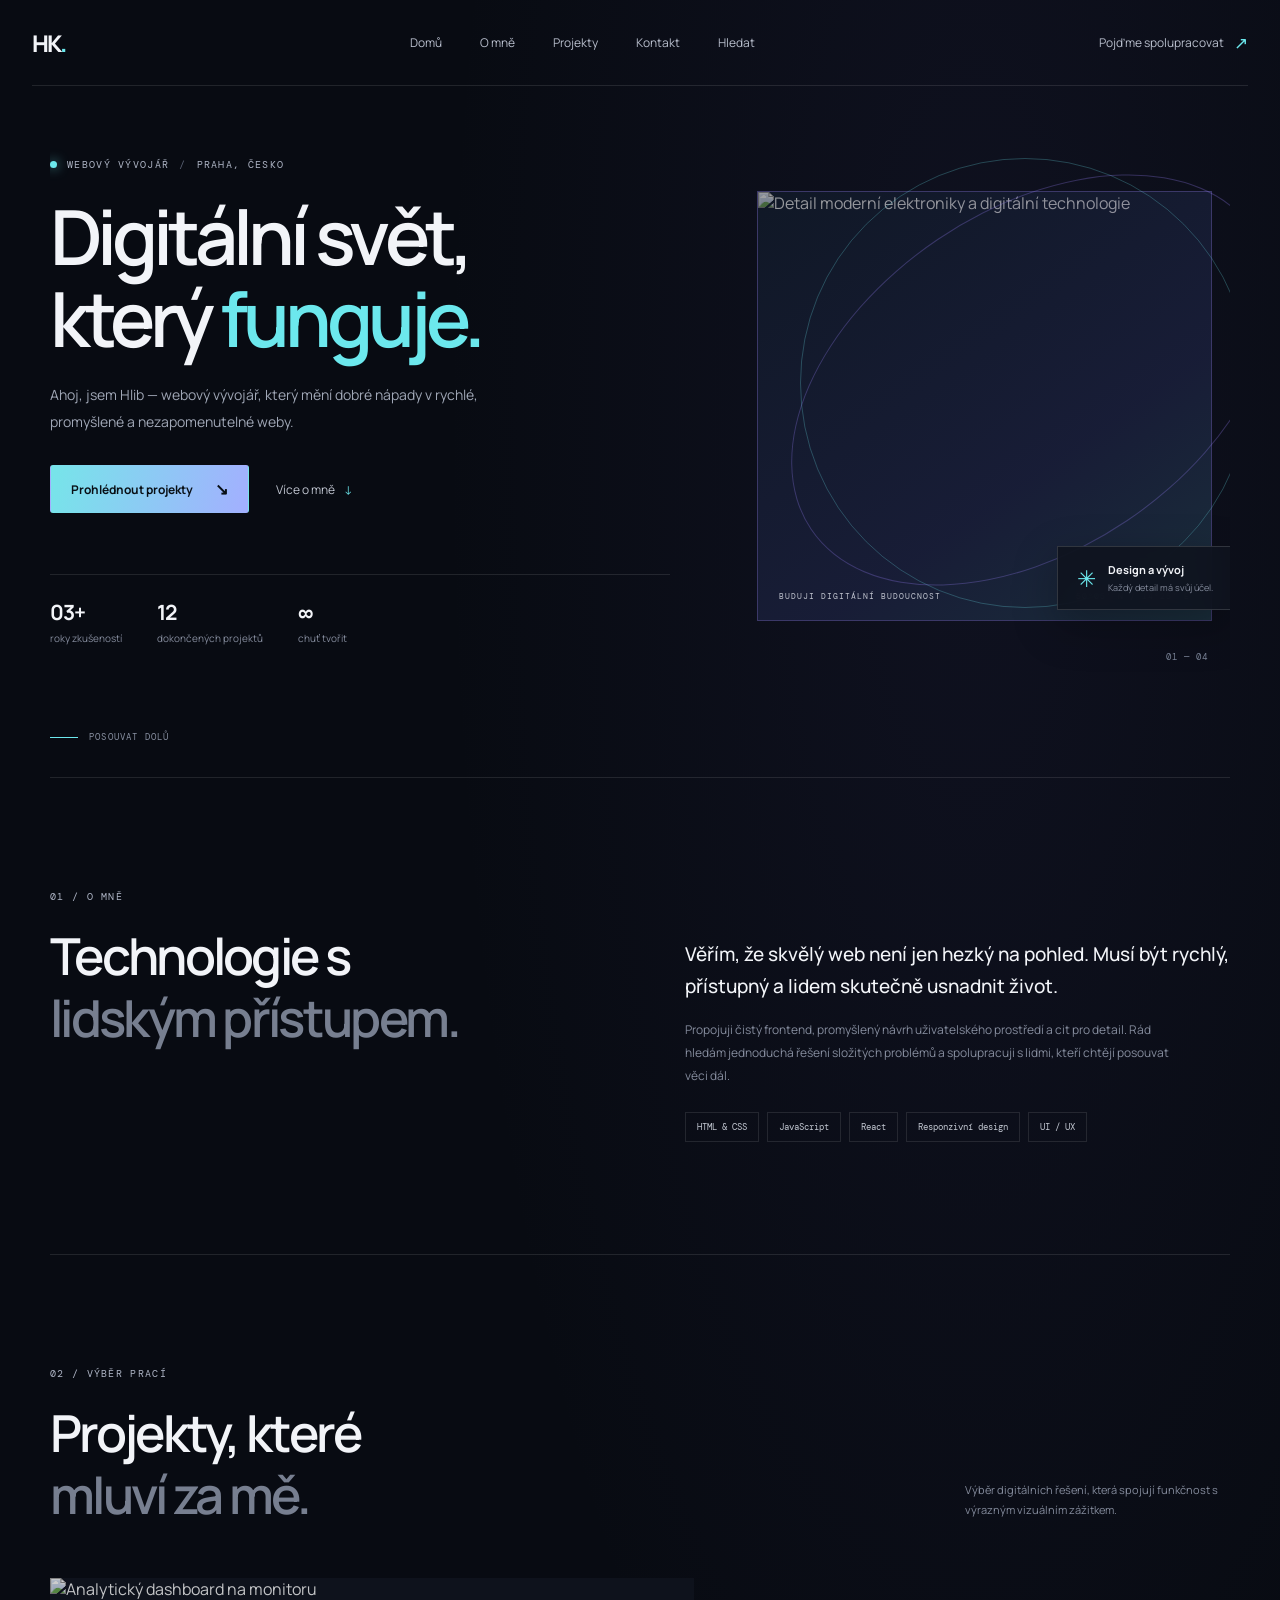
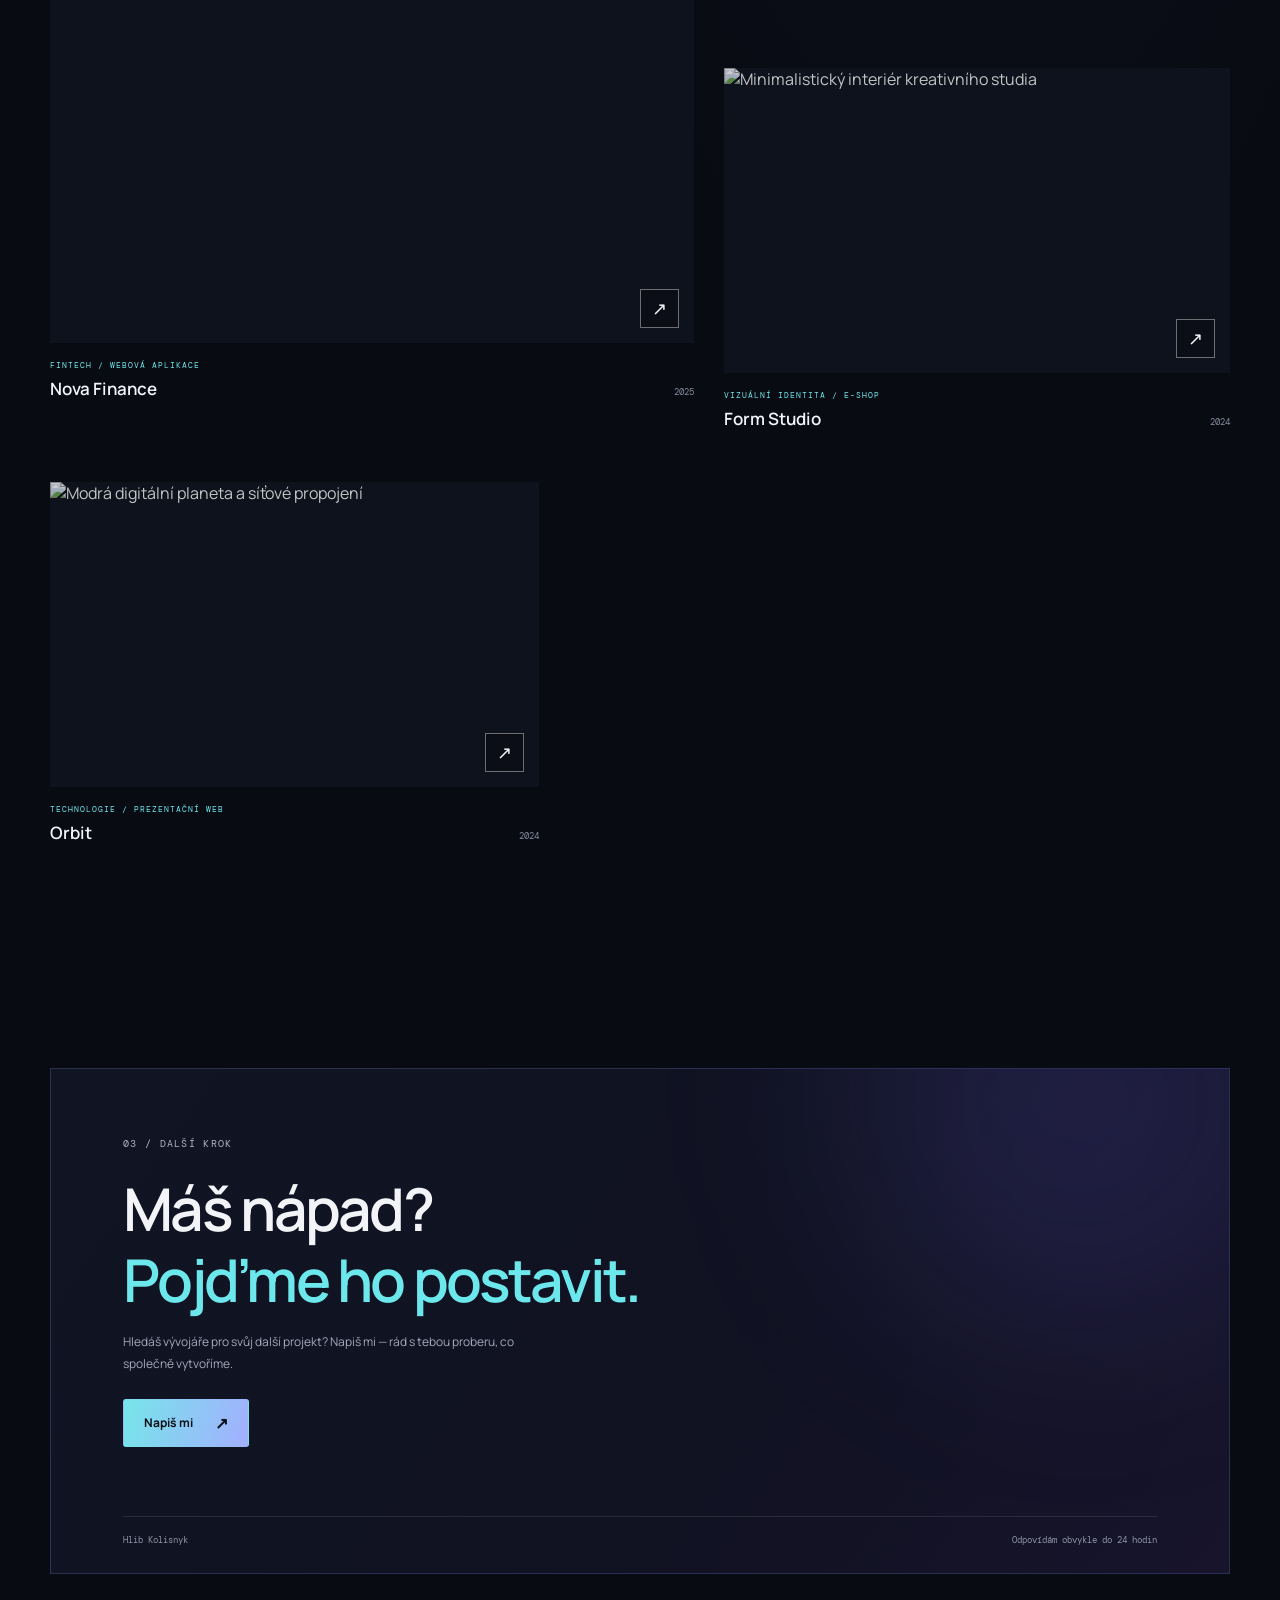
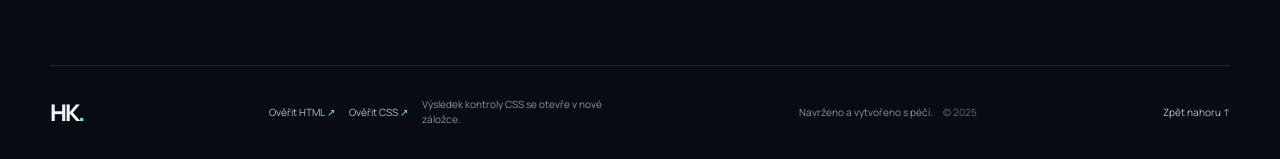
==== commit cfa38f56: "Add files via upload" ====
--- a/index.html
+++ b/index.html
@@ -19,6 +19,7 @@
       <a href="#o-mne">O mně</a>
       <a href="#projekty">Projekty</a>
       <a href="#kontakt">Kontakt</a>
+      <a href="googlesearch.html">Hledat</a>
     </nav>
     <a class="header-cta" href="#kontakt">Pojďme spolupracovat <span>↗</span></a>
   </header>
@@ -125,8 +126,80 @@
   </main>
   <footer class="site-footer section-shell">
     <a class="logo" href="#domu">HK<span>.</span></a>
+    <div class="validator-tools">
+      <a class="validator-link" id="html-validator" href="https://validator.w3.org/nu/" target="_blank" rel="noopener noreferrer">Ověřit HTML <span>↗</span></a>
+      <button class="validator-link" id="css-validator" type="button" disabled>Ověřit CSS <span>↗</span></button>
+      <p class="validator-note" id="validator-note">Výsledek kontroly CSS se otevře v nové záložce.</p>
+    </div>
+    <form id="html-validator-form" action="https://validator.w3.org/nu/" method="post" enctype="multipart/form-data" target="_blank">
+      <textarea name="content" aria-label="HTML pro validaci" hidden></textarea>
+    </form>
+    <form id="css-validator-form" action="https://jigsaw.w3.org/css-validator/validator" method="post" enctype="multipart/form-data" target="_blank">
+      <input type="hidden" name="profile" value="css3">
+      <input type="hidden" name="warning" value="1">
+      <input type="hidden" name="lang" value="cs">
+      <textarea name="text" aria-label="CSS pro validaci" hidden></textarea>
+    </form>
     <p>Navrženo a vytvořeno s péčí. <span>© 2025</span></p>
     <a class="back-top" href="#domu">Zpět nahoru ↑</a>
   </footer>
+  <script>
+    const htmlValidator = document.getElementById("html-validator");
+    const htmlValidatorForm = document.getElementById("html-validator-form");
+    const htmlSourceField = htmlValidatorForm.elements.namedItem("content");
+    const cssValidator = document.getElementById("css-validator");
+    const cssValidatorForm = document.getElementById("css-validator-form");
+    const cssSourceField = cssValidatorForm.elements.namedItem("text");
+    const validatorNote = document.getElementById("validator-note");
+    const isLocalAddress = ["localhost", "127.0.0.1", "::1"].includes(window.location.hostname);
+    const isLocalFile = window.location.protocol === "file:";
+    const isLocalDocument = isLocalAddress || isLocalFile;
+
+    if (window.location.protocol === "http:" || window.location.protocol === "https:") {
+      if (!isLocalAddress) {
+        const pageUrl = window.location.href;
+        htmlValidator.href = `https://validator.w3.org/nu/?doc=${encodeURIComponent(pageUrl)}`;
+      }
+    }
+
+    htmlValidator.addEventListener("click", (event) => {
+      if (!isLocalDocument) {
+        return;
+      }
+      event.preventDefault();
+      htmlSourceField.value = `<!DOCTYPE html>\n${document.documentElement.outerHTML}`;
+      htmlValidatorForm.submit();
+    });
+
+    const stylesheetUrl = new URL("style.css", window.location.href);
+    const stylesheetSource = isLocalFile
+      ? Promise.resolve().then(() => {
+          const stylesheet = [...document.styleSheets].find((sheet) => sheet.href === stylesheetUrl.href);
+          if (!stylesheet) {
+            throw new Error("Nepodařilo se najít style.css.");
+          }
+          return [...stylesheet.cssRules].map((rule) => rule.cssText).join("\n");
+        })
+      : fetch(stylesheetUrl)
+        .then((response) => {
+          if (!response.ok) {
+            throw new Error(`Nepodařilo se načíst style.css (HTTP ${response.status}).`);
+          }
+          return response.text();
+        });
+
+    stylesheetSource
+      .then((cssSource) => {
+        cssSourceField.value = cssSource;
+        cssValidator.disabled = false;
+      })
+      .catch((error) => {
+        validatorNote.textContent = `${error.message} Spusť web přes Live Server a zkus to znovu.`;
+      });
+
+    cssValidator.addEventListener("click", () => {
+      cssValidatorForm.submit();
+    });
+  </script>
 </body>
 </html>
--- a/style.css
+++ b/style.css
@@ -1,14 +1,5 @@
 :root {
   color-scheme: dark;
-  --bg: #080b12;
-  --surface: #0e121c;
-  --text: #f2f4f8;
-  --muted: #858c9d;
-  --line: rgba(255, 255, 255, 0.1);
-  --cyan: #6ce8ed;
-  --violet: #9c83ff;
-  --mono: "DM Mono", monospace;
-  --sans: "Manrope", sans-serif;
 }
 
 * {
@@ -24,10 +15,9 @@
   margin: 0;
   background:
     radial-gradient(ellipse at 76% 13%, rgba(67, 62, 133, 0.12), transparent 33rem),
-    var(--bg);
-  color: var(--text);
-  font-family: var(--sans);
-  -webkit-font-smoothing: antialiased;
+    #080b12;
+  color: #f2f4f8;
+  font-family: "Manrope", sans-serif;
 }
 
 a {
@@ -49,7 +39,7 @@
   width: min(1320px, calc(100% - 64px));
   height: 86px;
   margin-inline: auto;
-  border-bottom: 1px solid var(--line);
+  border-bottom: 1px solid rgba(255, 255, 255, 0.1);
 }
 
 .logo {
@@ -59,7 +49,7 @@
 }
 
 .logo span {
-  color: var(--cyan);
+  color: #6ce8ed;
 }
 
 .main-nav {
@@ -78,7 +68,7 @@
 .main-nav a:hover,
 .header-cta:hover,
 .back-top:hover {
-  color: var(--cyan);
+  color: #6ce8ed;
 }
 
 .header-cta {
@@ -88,7 +78,7 @@
 }
 
 .header-cta span {
-  color: var(--cyan);
+  color: #6ce8ed;
   font-size: 17px;
 }
 
@@ -114,7 +104,7 @@
   gap: 10px;
   margin: 0 0 24px;
   color: #aeb5c5;
-  font-family: var(--mono);
+  font-family: "DM Mono", monospace;
   font-size: 10px;
   letter-spacing: 1.3px;
 }
@@ -123,7 +113,7 @@
   width: 7px;
   height: 7px;
   border-radius: 50%;
-  background: var(--cyan);
+  background: #6ce8ed;
   box-shadow: 0 0 12px rgba(108, 232, 237, 0.8);
 }
 
@@ -147,10 +137,7 @@
 }
 
 .gradient-text {
-  background: linear-gradient(100deg, var(--cyan) 0%, #9bb8ff 52%, var(--violet) 100%);
-  -webkit-background-clip: text;
-  background-clip: text;
-  color: transparent;
+  color: #6ce8ed;
 }
 
 .hero-intro {
@@ -202,7 +189,7 @@
 
 .text-link span {
   margin-left: 7px;
-  color: var(--cyan);
+  color: #6ce8ed;
 }
 
 .hero-meta {
@@ -210,7 +197,7 @@
   gap: 35px;
   margin-top: 61px;
   padding-top: 23px;
-  border-top: 1px solid var(--line);
+  border-top: 1px solid rgba(255, 255, 255, 0.1);
 }
 
 .hero-meta div {
@@ -225,7 +212,7 @@
 }
 
 .meta-label {
-  color: var(--muted);
+  color: #858c9d;
   font-size: 10px;
 }
 
@@ -243,7 +230,6 @@
   overflow: hidden;
   border: 1px solid rgba(156, 131, 255, 0.3);
   background: #111927;
-  clip-path: polygon(12% 0, 100% 0, 100% 85%, 86% 100%, 0 100%, 0 15%);
 }
 
 .image-frame img,
@@ -272,7 +258,7 @@
   display: flex;
   justify-content: space-between;
   color: rgba(239, 242, 250, 0.78);
-  font-family: var(--mono);
+  font-family: "DM Mono", monospace;
   font-size: 8px;
   letter-spacing: 1px;
 }
@@ -281,7 +267,6 @@
   position: absolute;
   border: 1px solid rgba(108, 232, 237, 0.25);
   border-radius: 50%;
-  pointer-events: none;
 }
 
 .orbit-one {
@@ -315,7 +300,7 @@
 }
 
 .card-icon {
-  color: var(--cyan);
+  color: #6ce8ed;
   font-size: 23px;
 }
 
@@ -330,7 +315,7 @@
 
 .floating-card small {
   margin-top: 4px;
-  color: var(--muted);
+  color: #858c9d;
   font-size: 9px;
 }
 
@@ -339,7 +324,7 @@
   right: 22px;
   bottom: -16px;
   color: #788194;
-  font-family: var(--mono);
+  font-family: "DM Mono", monospace;
   font-size: 9px;
   letter-spacing: 1px;
 }
@@ -352,7 +337,7 @@
   align-items: center;
   gap: 11px;
   color: #8991a2;
-  font-family: var(--mono);
+  font-family: "DM Mono", monospace;
   font-size: 9px;
   letter-spacing: 1.2px;
 }
@@ -360,12 +345,12 @@
 .scroll-hint span {
   width: 28px;
   height: 1px;
-  background: var(--cyan);
+  background: #6ce8ed;
 }
 
 .section-block {
   padding-block: 112px;
-  border-top: 1px solid var(--line);
+  border-top: 1px solid rgba(255, 255, 255, 0.1);
 }
 
 .about {
@@ -404,7 +389,7 @@
 .body-copy {
   max-width: 500px;
   margin-bottom: 25px;
-  color: var(--muted);
+  color: #858c9d;
   font-size: 12px;
   line-height: 1.9;
 }
@@ -417,9 +402,9 @@
 
 .skills span {
   padding: 8px 11px;
-  border: 1px solid var(--line);
+  border: 1px solid rgba(255, 255, 255, 0.1);
   color: #c3c8d2;
-  font-family: var(--mono);
+  font-family: "DM Mono", monospace;
   font-size: 9px;
 }
 
@@ -433,7 +418,7 @@
 .projects-note {
   max-width: 265px;
   margin-bottom: 5px;
-  color: var(--muted);
+  color: #858c9d;
   font-size: 11px;
   line-height: 1.8;
 }
@@ -458,7 +443,7 @@
   display: block;
   height: 305px;
   overflow: hidden;
-  background: var(--surface);
+  background: #0e121c;
 }
 
 .project-card-large .project-image {
@@ -497,8 +482,8 @@
 
 .project-type {
   margin-bottom: 7px;
-  color: var(--cyan);
-  font-family: var(--mono);
+  color: #6ce8ed;
+  font-family: "DM Mono", monospace;
   font-size: 8px;
   letter-spacing: 1px;
 }
@@ -511,8 +496,8 @@
 
 .project-year {
   padding-bottom: 2px;
-  color: var(--muted);
-  font-family: var(--mono);
+  color: #858c9d;
+  font-family: "DM Mono", monospace;
   font-size: 9px;
 }
 
@@ -538,7 +523,6 @@
   border-radius: 50%;
   background: rgba(116, 107, 255, 0.13);
   filter: blur(95px);
-  pointer-events: none;
 }
 
 .contact-card > :not(.contact-glow) {
@@ -563,9 +547,9 @@
   justify-content: space-between;
   margin-top: 69px;
   padding-top: 17px;
-  border-top: 1px solid var(--line);
+  border-top: 1px solid rgba(255, 255, 255, 0.1);
   color: #8b93a3;
-  font-family: var(--mono);
+  font-family: "DM Mono", monospace;
   font-size: 9px;
 }
 
@@ -574,7 +558,51 @@
   min-height: 94px;
   align-items: center;
   justify-content: space-between;
-  border-top: 1px solid var(--line);
+  border-top: 1px solid rgba(255, 255, 255, 0.1);
+}
+
+.validator-tools {
+  display: flex;
+  align-items: center;
+  gap: 14px;
+}
+
+#html-validator-form,
+#css-validator-form {
+  display: none;
+}
+
+.validator-link {
+  padding: 0;
+  border: 0;
+  background: none;
+  color: #b8becc;
+  font: inherit;
+  font-size: 10px;
+  cursor: pointer;
+  transition: color 180ms ease;
+}
+
+.validator-link:hover,
+.validator-link:focus-visible {
+  color: #6ce8ed;
+}
+
+.validator-link:disabled {
+  color: #858c9d;
+  cursor: not-allowed;
+}
+
+.validator-link span {
+  color: #6ce8ed;
+}
+
+.validator-note {
+  max-width: 190px;
+  margin: 0;
+  color: #858c9d;
+  font-size: 9px;
+  line-height: 1.5;
 }
 
 .site-footer p {
@@ -812,13 +840,29 @@
   }
 
   .site-footer {
+    flex-wrap: wrap;
+    gap: 14px;
     min-height: 82px;
+    padding-block: 16px;
+  }
+
+  .validator-tools {
+    order: 1;
+    width: 100%;
+    flex-wrap: wrap;
+    justify-content: center;
+    gap: 10px 16px;
   }
 
   .site-footer p {
+    order: 2;
     max-width: 145px;
     text-align: center;
     line-height: 1.8;
+  }
+
+  .site-footer > .back-top {
+    order: 3;
   }
 }
 
@@ -830,3 +874,190 @@
     transition-duration: 0.01ms !important;
   }
 }
+
+.search-page {
+  display: flex;
+  min-height: 100vh;
+  flex-direction: column;
+  background:
+    radial-gradient(ellipse at 50% 38%, rgba(67, 62, 133, 0.16), transparent 34rem),
+    #080b12;
+}
+
+.search-header,
+.search-footer {
+  display: flex;
+  align-items: center;
+  justify-content: space-between;
+  padding-inline: clamp(22px, 5vw, 72px);
+}
+
+.search-header {
+  min-height: 82px;
+  border-bottom: 1px solid rgba(255, 255, 255, 0.1);
+}
+
+.search-back-link,
+.search-footer {
+  color: #a0a7b6;
+  font-size: 11px;
+}
+
+.search-back-link span,
+.search-footer a span {
+  color: #6ce8ed;
+}
+
+.search-back-link:hover,
+.search-footer a:hover {
+  color: #6ce8ed;
+}
+
+.search-main {
+  display: flex;
+  width: min(100% - 40px, 620px);
+  flex: 1;
+  flex-direction: column;
+  align-items: center;
+  justify-content: center;
+  margin: 0 auto;
+  padding-block: 70px;
+  text-align: center;
+}
+
+.search-brand {
+  margin-bottom: 10px;
+  font-family: Arial, sans-serif;
+  font-size: clamp(58px, 12vw, 78px);
+  font-weight: 600;
+  letter-spacing: -5px;
+  line-height: 1.1;
+}
+
+.search-brand-blue {
+  color: #76a7fa;
+}
+
+.search-brand-red {
+  color: #f28b82;
+}
+
+.search-brand-yellow {
+  color: #fdd663;
+}
+
+.search-brand-green {
+  color: #81c995;
+}
+
+.search-caption {
+  margin-bottom: 29px;
+  color: #a0a7b6;
+  font-size: 13px;
+}
+
+.google-search-form {
+  width: 100%;
+}
+
+.search-input-wrap {
+  display: flex;
+  min-height: 54px;
+  align-items: center;
+  gap: 13px;
+  padding-inline: 17px;
+  border: 1px solid rgba(255, 255, 255, 0.2);
+  border-radius: 30px;
+  background: rgba(15, 19, 31, 0.8);
+  transition: border-color 180ms ease, box-shadow 180ms ease;
+}
+
+.search-input-wrap:hover,
+.search-input-wrap:focus-within {
+  border-color: rgba(108, 232, 237, 0.65);
+  box-shadow: 0 5px 24px rgba(0, 0, 0, 0.18);
+}
+
+.search-icon {
+  width: 19px;
+  height: 19px;
+  flex: none;
+  fill: none;
+  stroke: #8991a2;
+  stroke-linecap: round;
+  stroke-width: 1.8;
+}
+
+.search-input-wrap input {
+  width: 100%;
+  min-width: 0;
+  border: 0;
+  outline: 0;
+  background: transparent;
+  color: #f2f4f8;
+  font: inherit;
+  font-size: 15px;
+}
+
+.search-input-wrap input::-webkit-search-cancel-button {
+  cursor: pointer;
+}
+
+.search-actions {
+  display: flex;
+  flex-wrap: wrap;
+  justify-content: center;
+  gap: 12px;
+  margin-top: 27px;
+}
+
+.search-actions button {
+  min-height: 39px;
+  padding: 0 17px;
+  border: 1px solid rgba(255, 255, 255, 0.1);
+  border-radius: 4px;
+  background: rgba(255, 255, 255, 0.06);
+  color: #dce0e8;
+  font: inherit;
+  font-size: 11px;
+  cursor: pointer;
+  transition: border-color 180ms ease, background 180ms ease;
+}
+
+.search-actions button:hover,
+.search-actions button:focus-visible {
+  border-color: rgba(108, 232, 237, 0.55);
+  background: rgba(108, 232, 237, 0.08);
+}
+
+.search-note {
+  margin: 23px 0 0;
+  color: #777f90;
+  font-size: 10px;
+}
+
+.search-footer {
+  min-height: 62px;
+  border-top: 1px solid rgba(255, 255, 255, 0.1);
+}
+
+@media (max-width: 640px) {
+  .search-header {
+    min-height: 70px;
+  }
+
+  .search-main {
+    padding-block: 50px;
+  }
+
+  .search-input-wrap {
+    min-height: 50px;
+    padding-inline: 14px;
+  }
+
+  .search-footer {
+    gap: 16px;
+    min-height: 58px;
+    font-size: 9px;
+  }
+}
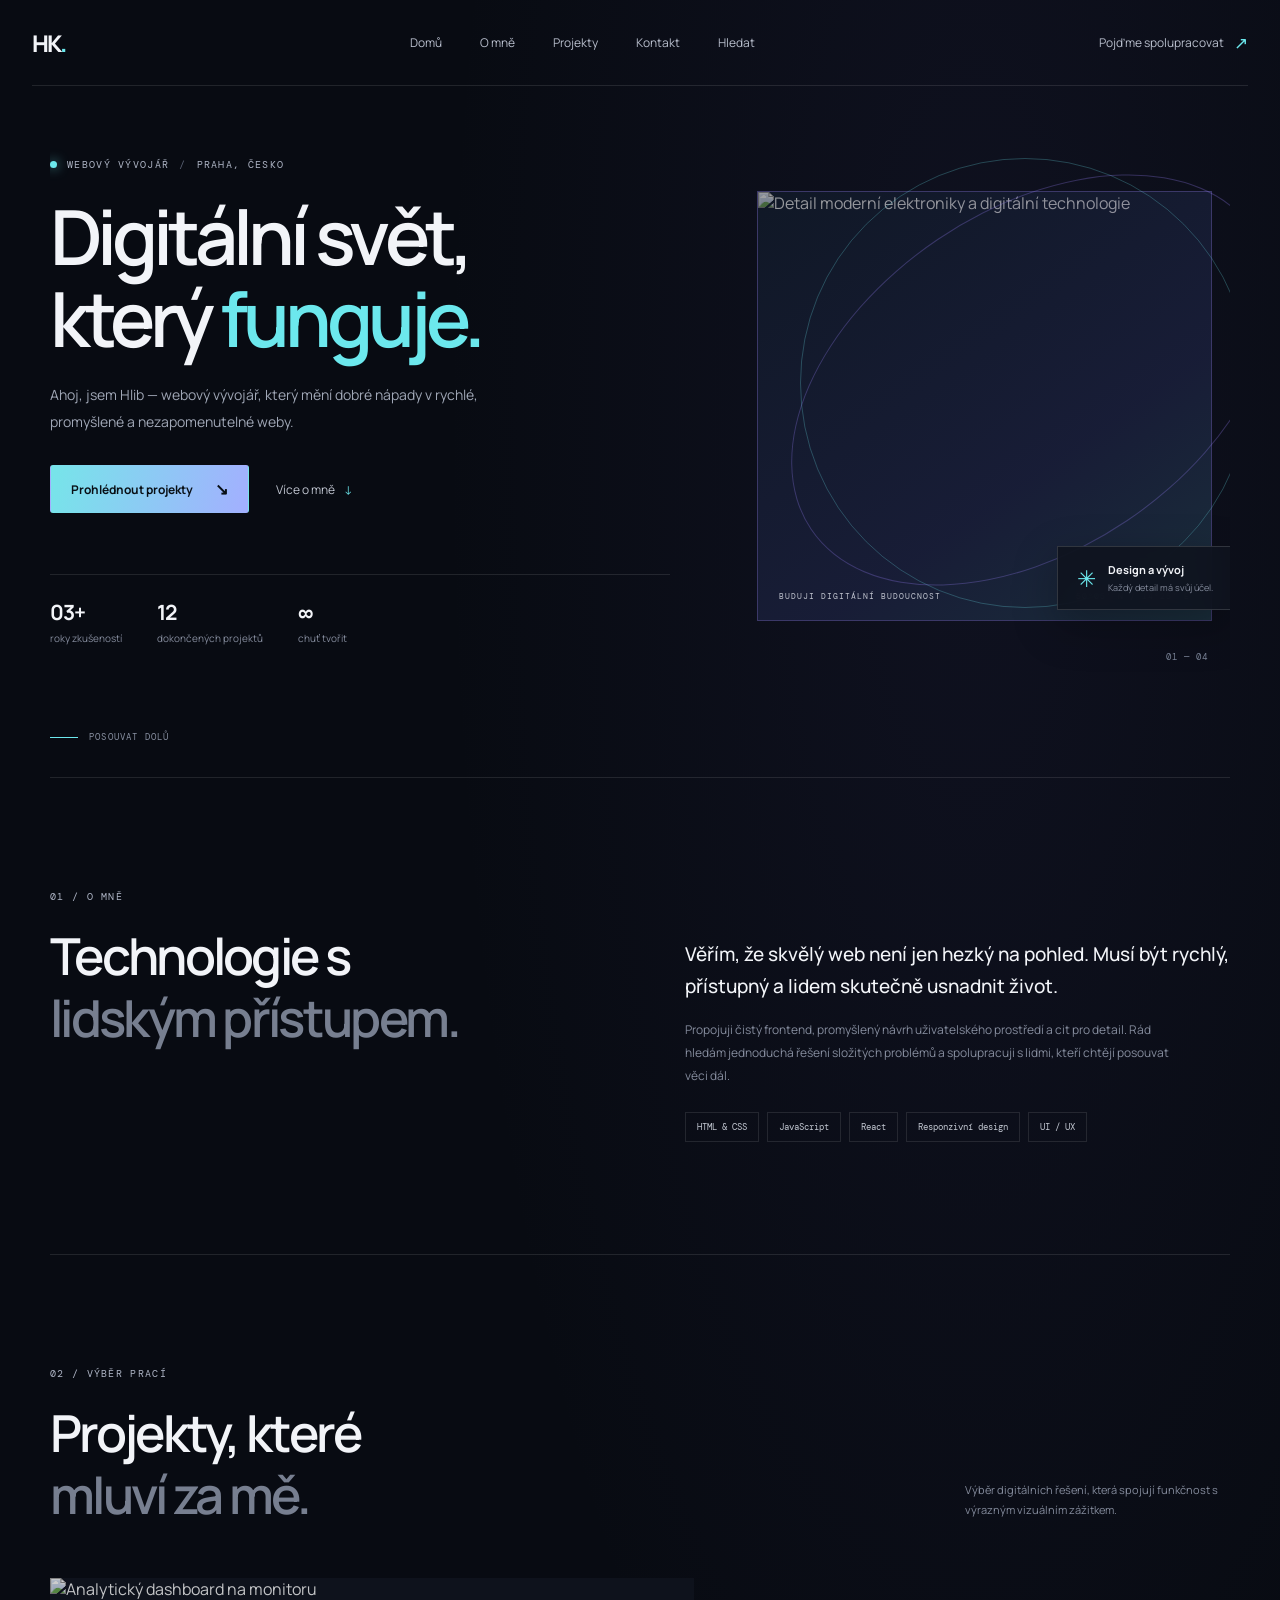
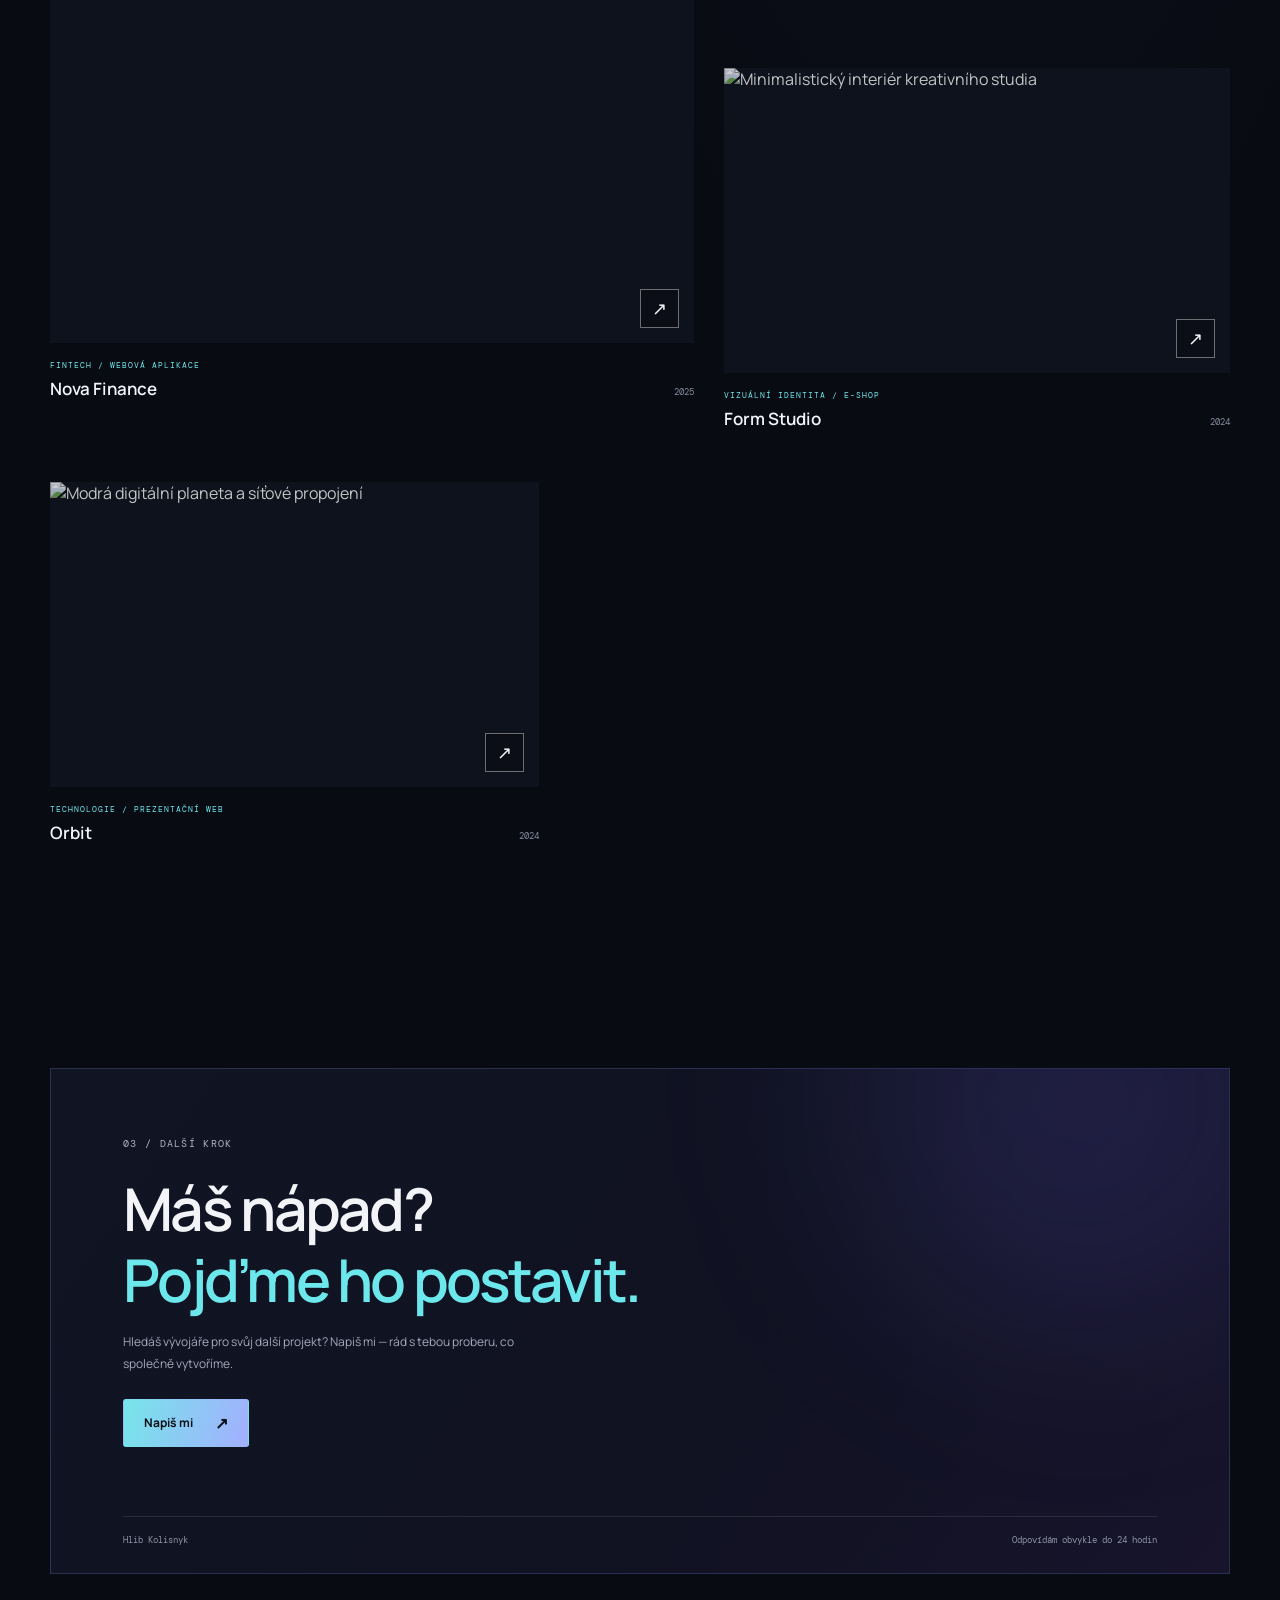
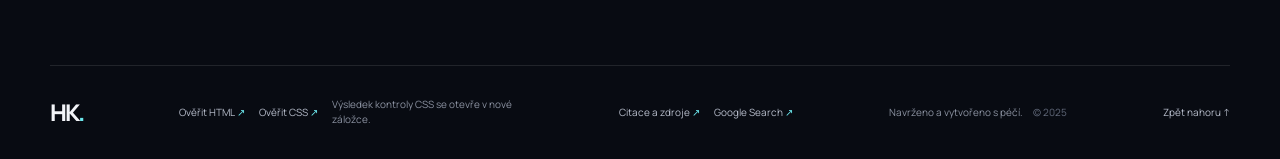
==== commit 4ac4e435: "Add files via upload" ====
--- a/index.html
+++ b/index.html
@@ -140,66 +140,13 @@
       <input type="hidden" name="lang" value="cs">
       <textarea name="text" aria-label="CSS pro validaci" hidden></textarea>
     </form>
+    <div class="footer-links">
+      <a class="validator-link" href="https://github.com/Lutar-Hlib/googlesearch/blob/main/citace.md" target="_blank" rel="noopener noreferrer">Citace a zdroje <span>↗</span></a>
+      <a class="validator-link" href="googlesearch.html">Google Search <span>↗</span></a>
+    </div>
     <p>Navrženo a vytvořeno s péčí. <span>© 2025</span></p>
     <a class="back-top" href="#domu">Zpět nahoru ↑</a>
   </footer>
-  <script>
-    const htmlValidator = document.getElementById("html-validator");
-    const htmlValidatorForm = document.getElementById("html-validator-form");
-    const htmlSourceField = htmlValidatorForm.elements.namedItem("content");
-    const cssValidator = document.getElementById("css-validator");
-    const cssValidatorForm = document.getElementById("css-validator-form");
-    const cssSourceField = cssValidatorForm.elements.namedItem("text");
-    const validatorNote = document.getElementById("validator-note");
-    const isLocalAddress = ["localhost", "127.0.0.1", "::1"].includes(window.location.hostname);
-    const isLocalFile = window.location.protocol === "file:";
-    const isLocalDocument = isLocalAddress || isLocalFile;
-
-    if (window.location.protocol === "http:" || window.location.protocol === "https:") {
-      if (!isLocalAddress) {
-        const pageUrl = window.location.href;
-        htmlValidator.href = `https://validator.w3.org/nu/?doc=${encodeURIComponent(pageUrl)}`;
-      }
-    }
-
-    htmlValidator.addEventListener("click", (event) => {
-      if (!isLocalDocument) {
-        return;
-      }
-      event.preventDefault();
-      htmlSourceField.value = `<!DOCTYPE html>\n${document.documentElement.outerHTML}`;
-      htmlValidatorForm.submit();
-    });
-
-    const stylesheetUrl = new URL("style.css", window.location.href);
-    const stylesheetSource = isLocalFile
-      ? Promise.resolve().then(() => {
-          const stylesheet = [...document.styleSheets].find((sheet) => sheet.href === stylesheetUrl.href);
-          if (!stylesheet) {
-            throw new Error("Nepodařilo se najít style.css.");
-          }
-          return [...stylesheet.cssRules].map((rule) => rule.cssText).join("\n");
-        })
-      : fetch(stylesheetUrl)
-        .then((response) => {
-          if (!response.ok) {
-            throw new Error(`Nepodařilo se načíst style.css (HTTP ${response.status}).`);
-          }
-          return response.text();
-        });
-
-    stylesheetSource
-      .then((cssSource) => {
-        cssSourceField.value = cssSource;
-        cssValidator.disabled = false;
-      })
-      .catch((error) => {
-        validatorNote.textContent = `${error.message} Spusť web přes Live Server a zkus to znovu.`;
-      });
-
-    cssValidator.addEventListener("click", () => {
-      cssValidatorForm.submit();
-    });
-  </script>
+  <script src="validators.js"></script>
 </body>
 </html>
--- a/style.css
+++ b/style.css
@@ -616,6 +616,12 @@
   color: #626a7b;
 }
 
+.footer-links {
+  display: flex;
+  flex-wrap: wrap;
+  gap: 14px;
+}
+
 .back-top {
   font-size: 10px;
 }
@@ -890,6 +896,13 @@
   align-items: center;
   justify-content: space-between;
   padding-inline: clamp(22px, 5vw, 72px);
+}
+
+.search-nav,
+.search-footer-links {
+  display: flex;
+  flex-wrap: wrap;
+  gap: 22px;
 }
 
 .search-header {
@@ -982,10 +995,6 @@
   width: 19px;
   height: 19px;
   flex: none;
-  fill: none;
-  stroke: #8991a2;
-  stroke-linecap: round;
-  stroke-width: 1.8;
 }
 
 .search-input-wrap input {
@@ -997,10 +1006,6 @@
   color: #f2f4f8;
   font: inherit;
   font-size: 15px;
-}
-
-.search-input-wrap input::-webkit-search-cancel-button {
-  cursor: pointer;
 }
 
 .search-actions {
@@ -1041,11 +1046,210 @@
   border-top: 1px solid rgba(255, 255, 255, 0.1);
 }
 
+.search-validators {
+  justify-content: center;
+  min-height: 56px;
+  border-top: 1px solid rgba(255, 255, 255, 0.06);
+}
+
+.form-main {
+  width: min(100% - 40px, 850px);
+  margin: 0 auto;
+  padding-block: 74px 90px;
+}
+
+.form-main > .eyebrow {
+  justify-content: center;
+  margin-bottom: 19px;
+}
+
+.form-main h1 {
+  margin-bottom: 16px;
+  font-size: clamp(45px, 8vw, 66px);
+  text-align: center;
+}
+
+.form-intro {
+  max-width: 560px;
+  margin: 0 auto 42px;
+  color: #a0a7b6;
+  font-size: 13px;
+  line-height: 1.8;
+  text-align: center;
+}
+
+.demo-form {
+  display: grid;
+  gap: 22px;
+}
+
+.form-section {
+  display: grid;
+  gap: 20px;
+  min-width: 0;
+  margin: 0;
+  padding: 25px;
+  border: 1px solid rgba(255, 255, 255, 0.12);
+  border-radius: 6px;
+  background: rgba(15, 19, 31, 0.72);
+}
+
+.form-section legend {
+  padding-inline: 9px;
+  color: #6ce8ed;
+  font-size: 13px;
+  font-weight: 700;
+}
+
+.form-grid {
+  display: grid;
+  grid-template-columns: repeat(2, minmax(0, 1fr));
+  gap: 18px;
+}
+
+.form-field {
+  display: grid;
+  gap: 8px;
+  color: #c4c9d4;
+  font-size: 11px;
+}
+
+.form-field input,
+.form-field select,
+.form-field textarea {
+  width: 100%;
+  min-height: 42px;
+  padding: 10px 12px;
+  border: 1px solid rgba(255, 255, 255, 0.16);
+  border-radius: 4px;
+  outline: 0;
+  background: #0b101a;
+  color: #f2f4f8;
+  font: inherit;
+  font-size: 12px;
+}
+
+.form-field input:focus,
+.form-field select:focus,
+.form-field textarea:focus {
+  border-color: rgba(108, 232, 237, 0.7);
+  box-shadow: 0 0 0 3px rgba(108, 232, 237, 0.08);
+}
+
+.form-field input::placeholder,
+.form-field textarea::placeholder {
+  color: #6f7788;
+}
+
+.form-field input[type="color"] {
+  padding: 5px;
+}
+
+.form-field input[type="file"] {
+  padding: 8px;
+}
+
+.form-field input[type="range"] {
+  min-height: 30px;
+  padding: 0;
+  accent-color: #6ce8ed;
+}
+
+.form-field select[multiple] {
+  height: 110px;
+}
+
+.form-field textarea {
+  resize: vertical;
+}
+
+.range-field {
+  max-width: 420px;
+}
+
+.range-label {
+  display: flex;
+  gap: 4px;
+}
+
+.range-label label {
+  cursor: pointer;
+}
+
+.range-field output {
+  color: #6ce8ed;
+}
+
+.choice-group {
+  display: grid;
+  gap: 11px;
+  color: #c4c9d4;
+  font-size: 11px;
+}
+
+.choice-heading {
+  margin-bottom: 2px;
+  color: #f2f4f8;
+  font-weight: 700;
+}
+
+.choice-group label {
+  display: flex;
+  align-items: center;
+  gap: 9px;
+}
+
+.choice-group input {
+  width: 15px;
+  height: 15px;
+  margin: 0;
+  accent-color: #6ce8ed;
+}
+
+.form-actions {
+  display: flex;
+  flex-wrap: wrap;
+  gap: 11px;
+}
+
+.form-button {
+  min-height: 40px;
+  padding: 0 16px;
+  border: 1px solid rgba(255, 255, 255, 0.18);
+  border-radius: 4px;
+  background: rgba(255, 255, 255, 0.05);
+  color: #e2e5ec;
+  font: inherit;
+  font-size: 11px;
+  cursor: pointer;
+}
+
+.form-button:hover,
+.form-button:focus-visible {
+  border-color: rgba(108, 232, 237, 0.65);
+}
+
+.form-button-primary {
+  border-color: transparent;
+  background: linear-gradient(105deg, #76e5e9, #a3afff);
+  color: #091016;
+  font-weight: 700;
+}
+
+.form-footer {
+  margin-top: auto;
+}
+
 @media (max-width: 640px) {
   .search-header {
     min-height: 70px;
   }
 
+  .search-nav {
+    justify-content: flex-end;
+    gap: 12px;
+  }
+
   .search-main {
     padding-block: 50px;
   }
@@ -1057,7 +1261,28 @@
 
   .search-footer {
     gap: 16px;
+    flex-wrap: wrap;
     min-height: 58px;
     font-size: 9px;
   }
-}
+
+  .search-footer-links {
+    gap: 13px;
+  }
+
+  .form-main {
+    padding-block: 52px 64px;
+  }
+
+  .form-section {
+    padding: 19px 15px;
+  }
+
+  .form-grid {
+    grid-template-columns: 1fr;
+  }
+
+  .search-validators {
+    padding-block: 14px;
+  }
+}
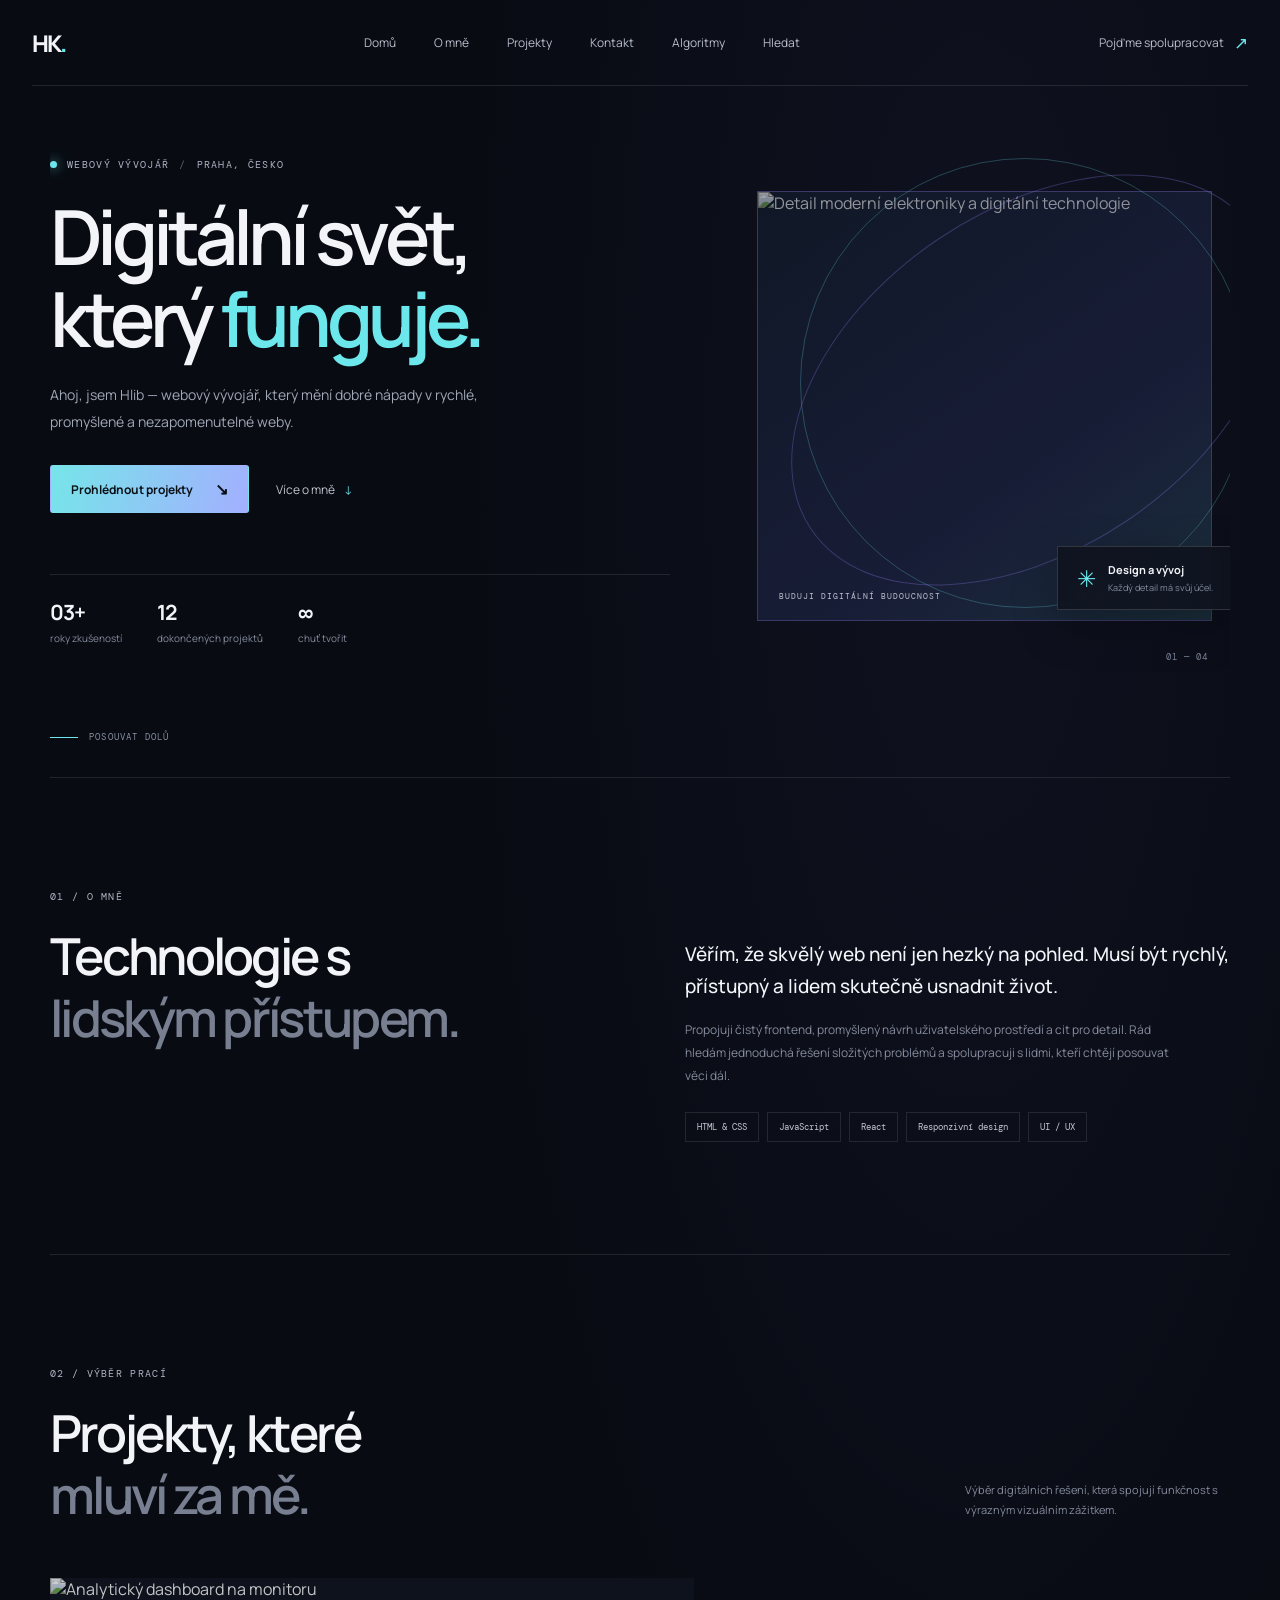
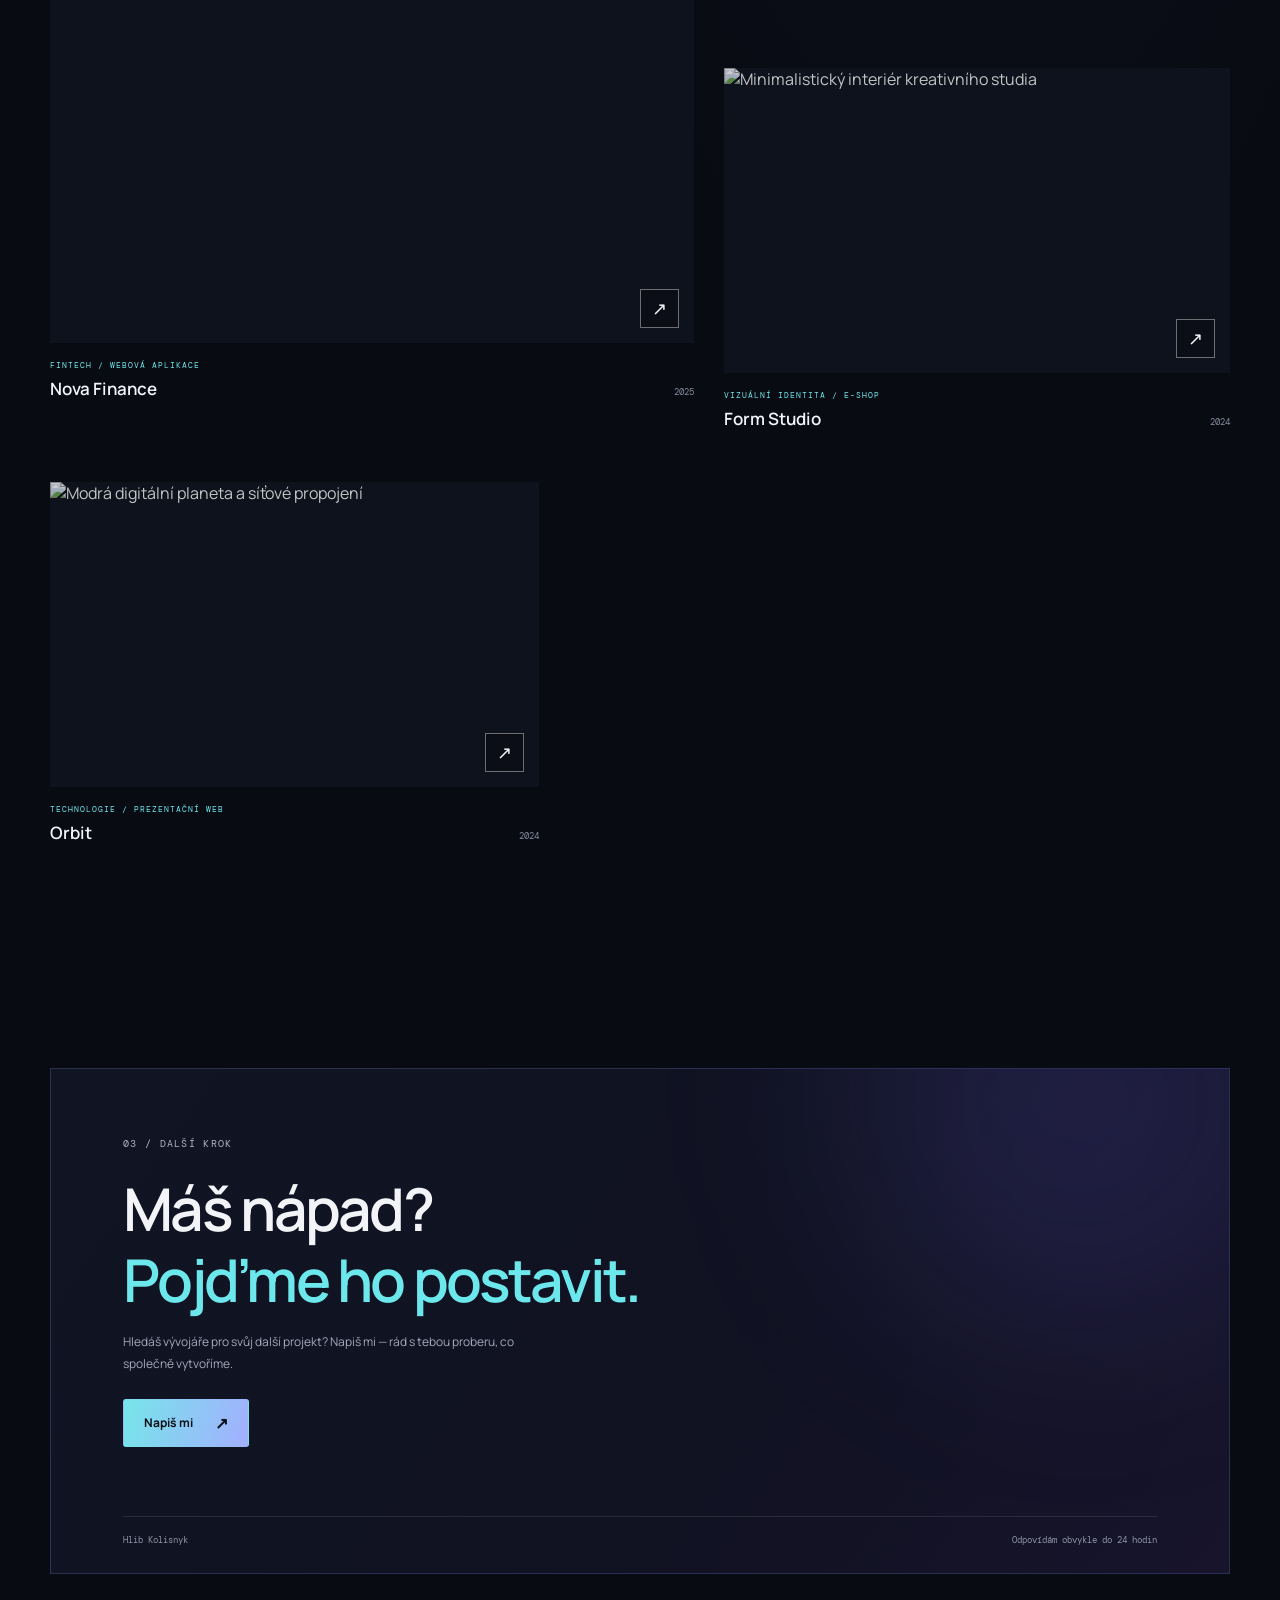
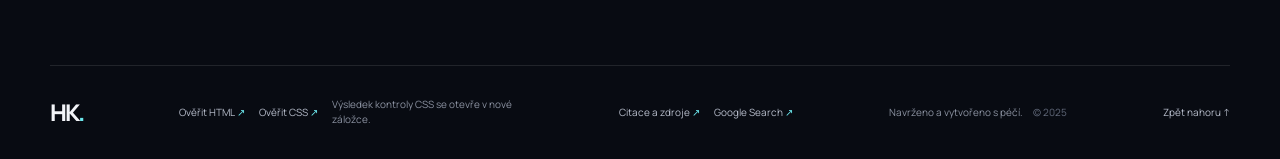
==== commit 1fdf136a: "Přidána stránka o algoritmech s testem, prompt pro Copilot a citace Co-Authored-By: Claude Sonnet 5." ====
--- a/index.html
+++ b/index.html
@@ -19,6 +19,7 @@
       <a href="#o-mne">O mně</a>
       <a href="#projekty">Projekty</a>
       <a href="#kontakt">Kontakt</a>
+      <a href="algoritmy.html">Algoritmy</a>
       <a href="googlesearch.html">Hledat</a>
     </nav>
     <a class="header-cta" href="#kontakt">Pojďme spolupracovat <span>↗</span></a>
--- a/style.css
+++ b/style.css
@@ -1286,3 +1286,386 @@
     padding-block: 14px;
   }
 }
+
+/* ===== Stránka Algoritmizace ===== */
+.algo-hero {
+  padding-block: 88px 96px;
+}
+
+.algo-lead {
+  max-width: 560px;
+  margin-bottom: 30px;
+  color: #a0a7b6;
+  font-size: 15px;
+  line-height: 1.9;
+}
+
+.algo-section {
+  display: grid;
+  grid-template-columns: 1fr 1.25fr;
+  gap: 64px;
+  align-items: start;
+}
+
+.algo-section > .algo-cards,
+.algo-section > .algo-table-wrap,
+.algo-section > .algo-note,
+.algo-section > .symbol-grid,
+.algo-section > .algo-example,
+.algo-section > .quiz,
+.algo-section > .quiz-open {
+  grid-column: 1 / -1;
+}
+
+.algo-note {
+  margin-bottom: 0;
+  color: #a0a7b6;
+  font-size: 14px;
+  line-height: 1.8;
+}
+
+.algo-text {
+  padding-top: 49px;
+  color: #a0a7b6;
+  font-size: 15px;
+  line-height: 1.9;
+}
+
+.algo-steps {
+  margin: 0 0 24px;
+  padding-left: 22px;
+}
+
+.algo-steps li {
+  margin-bottom: 8px;
+}
+
+.algo-steps strong,
+.algo-definition strong {
+  color: #f2f4f8;
+}
+
+.algo-definition {
+  margin: 0;
+  padding: 20px 24px;
+  border-left: 3px solid #6ce8ed;
+  background: rgba(108, 232, 237, 0.06);
+  color: #e2e5ec;
+}
+
+.algo-page code {
+  padding: 1px 6px;
+  border-radius: 3px;
+  background: rgba(255, 255, 255, 0.08);
+  color: #6ce8ed;
+  font-family: "DM Mono", monospace;
+  font-size: 0.88em;
+}
+
+.algo-cards,
+.symbol-grid {
+  display: grid;
+  grid-template-columns: repeat(3, 1fr);
+  gap: 18px;
+  margin: 0;
+  padding: 0;
+  list-style: none;
+}
+
+.algo-card,
+.symbol-card {
+  padding: 26px 24px 28px;
+  border: 1px solid rgba(255, 255, 255, 0.1);
+  border-radius: 6px;
+  background: rgba(255, 255, 255, 0.03);
+}
+
+.algo-card-index {
+  display: block;
+  margin-bottom: 18px;
+  color: #6ce8ed;
+  font-family: "DM Mono", monospace;
+  font-size: 11px;
+  letter-spacing: 1.3px;
+}
+
+.algo-card h3,
+.symbol-card h3,
+.quiz-open h3,
+.algo-example h3 {
+  margin-bottom: 10px;
+  font-size: 19px;
+  font-weight: 600;
+  letter-spacing: -0.5px;
+}
+
+.algo-card p,
+.symbol-card p,
+.algo-example p {
+  margin-bottom: 0;
+  color: #a0a7b6;
+  font-size: 13.5px;
+  line-height: 1.8;
+}
+
+.algo-table-wrap {
+  overflow-x: auto;
+  border: 1px solid rgba(255, 255, 255, 0.1);
+  border-radius: 6px;
+}
+
+.algo-table-wrap:focus-visible,
+.quiz-open summary:focus-visible,
+.quiz-option:focus-within {
+  outline: 2px solid #6ce8ed;
+  outline-offset: 2px;
+}
+
+.algo-table {
+  width: 100%;
+  min-width: 720px;
+  border-collapse: collapse;
+  font-size: 13.5px;
+  line-height: 1.7;
+  text-align: left;
+}
+
+.algo-table caption {
+  padding: 14px 18px;
+  color: #8c93a2;
+  font-family: "DM Mono", monospace;
+  font-size: 10px;
+  letter-spacing: 1.3px;
+  text-align: left;
+}
+
+.algo-table th,
+.algo-table td {
+  padding: 16px 18px;
+  border-top: 1px solid rgba(255, 255, 255, 0.1);
+  vertical-align: top;
+}
+
+.algo-table thead th {
+  color: #6ce8ed;
+  font-family: "DM Mono", monospace;
+  font-size: 11px;
+  font-weight: 500;
+  letter-spacing: 1px;
+}
+
+.algo-table tbody th {
+  color: #f2f4f8;
+  font-weight: 700;
+  white-space: nowrap;
+}
+
+.algo-table td {
+  color: #a0a7b6;
+}
+
+.algo-svg {
+  display: block;
+  width: 100%;
+  height: auto;
+}
+
+.symbol-card .algo-svg {
+  max-width: 200px;
+  margin-bottom: 14px;
+}
+
+.algo-example {
+  display: grid;
+  grid-template-columns: 1fr 1fr;
+  gap: 48px;
+  align-items: center;
+  margin-top: 24px;
+  padding: 32px;
+  border: 1px solid rgba(255, 255, 255, 0.1);
+  border-radius: 6px;
+  background: rgba(255, 255, 255, 0.03);
+}
+
+.algo-flow {
+  max-width: 400px;
+  margin-inline: auto;
+}
+
+.quiz {
+  display: grid;
+  gap: 18px;
+}
+
+.quiz-question {
+  margin: 0;
+  padding: 24px;
+  border: 1px solid rgba(255, 255, 255, 0.1);
+  border-radius: 6px;
+  background: rgba(255, 255, 255, 0.03);
+}
+
+.quiz-question legend {
+  max-width: 100%;
+  padding: 0 8px;
+  font-size: 15px;
+  font-weight: 600;
+  line-height: 1.6;
+}
+
+.quiz-number {
+  margin-right: 6px;
+  color: #6ce8ed;
+  font-family: "DM Mono", monospace;
+}
+
+.quiz-option {
+  display: flex;
+  align-items: flex-start;
+  gap: 12px;
+  margin-top: 8px;
+  padding: 11px 14px;
+  border: 1px solid rgba(255, 255, 255, 0.1);
+  border-radius: 4px;
+  color: #c0c5d0;
+  font-size: 13.5px;
+  line-height: 1.6;
+  cursor: pointer;
+}
+
+.quiz-option:hover {
+  border-color: rgba(108, 232, 237, 0.55);
+}
+
+.quiz-option input {
+  flex: none;
+  margin: 4px 0 0;
+  accent-color: #6ce8ed;
+}
+
+.quiz-option.is-right-answer {
+  border-color: #6ce8ed;
+  background: rgba(108, 232, 237, 0.1);
+  color: #f2f4f8;
+}
+
+.quiz-option.is-chosen-wrong {
+  border-color: #ff9b9b;
+  background: rgba(255, 155, 155, 0.1);
+  color: #ffd0d0;
+}
+
+.quiz-feedback {
+  margin: 14px 0 0;
+  font-size: 13px;
+  font-weight: 700;
+}
+
+.quiz-question.is-correct .quiz-feedback {
+  color: #6ce8ed;
+}
+
+.quiz-question.is-wrong .quiz-feedback {
+  color: #ff9b9b;
+}
+
+.quiz-explain {
+  margin: 6px 0 0;
+  color: #a0a7b6;
+  font-size: 13px;
+  line-height: 1.7;
+}
+
+.quiz-actions {
+  display: flex;
+  flex-wrap: wrap;
+  gap: 11px;
+}
+
+.quiz-actions .form-button {
+  min-height: 46px;
+  padding: 0 24px;
+  font-size: 12px;
+}
+
+.quiz-result {
+  display: none;
+  margin: 0;
+  padding: 16px 20px;
+  border-left: 3px solid #6ce8ed;
+  background: rgba(108, 232, 237, 0.08);
+  color: #f2f4f8;
+  font-size: 16px;
+  font-weight: 700;
+}
+
+.quiz-result.is-visible {
+  display: block;
+}
+
+.quiz-open {
+  margin-top: 40px;
+}
+
+.quiz-open details {
+  margin-top: 10px;
+  border: 1px solid rgba(255, 255, 255, 0.1);
+  border-radius: 6px;
+  background: rgba(255, 255, 255, 0.03);
+}
+
+.quiz-open summary {
+  padding: 16px 20px;
+  color: #e2e5ec;
+  font-size: 14px;
+  line-height: 1.6;
+  cursor: pointer;
+}
+
+.quiz-open details p {
+  margin: 0;
+  padding: 0 20px 18px;
+  color: #a0a7b6;
+  font-size: 13.5px;
+  line-height: 1.8;
+}
+
+@media (max-width: 900px) {
+  .algo-section {
+    grid-template-columns: 1fr;
+    gap: 32px;
+  }
+
+  .algo-text {
+    padding-top: 0;
+  }
+
+  .algo-cards,
+  .symbol-grid {
+    grid-template-columns: repeat(2, 1fr);
+  }
+
+  .algo-example {
+    grid-template-columns: 1fr;
+    gap: 28px;
+  }
+}
+
+@media (max-width: 640px) {
+  .algo-hero {
+    padding-block: 60px 64px;
+  }
+
+  .algo-cards,
+  .symbol-grid {
+    grid-template-columns: 1fr;
+  }
+
+  .algo-example {
+    padding: 22px;
+  }
+
+  .quiz-question {
+    padding: 18px 14px;
+  }
+}
